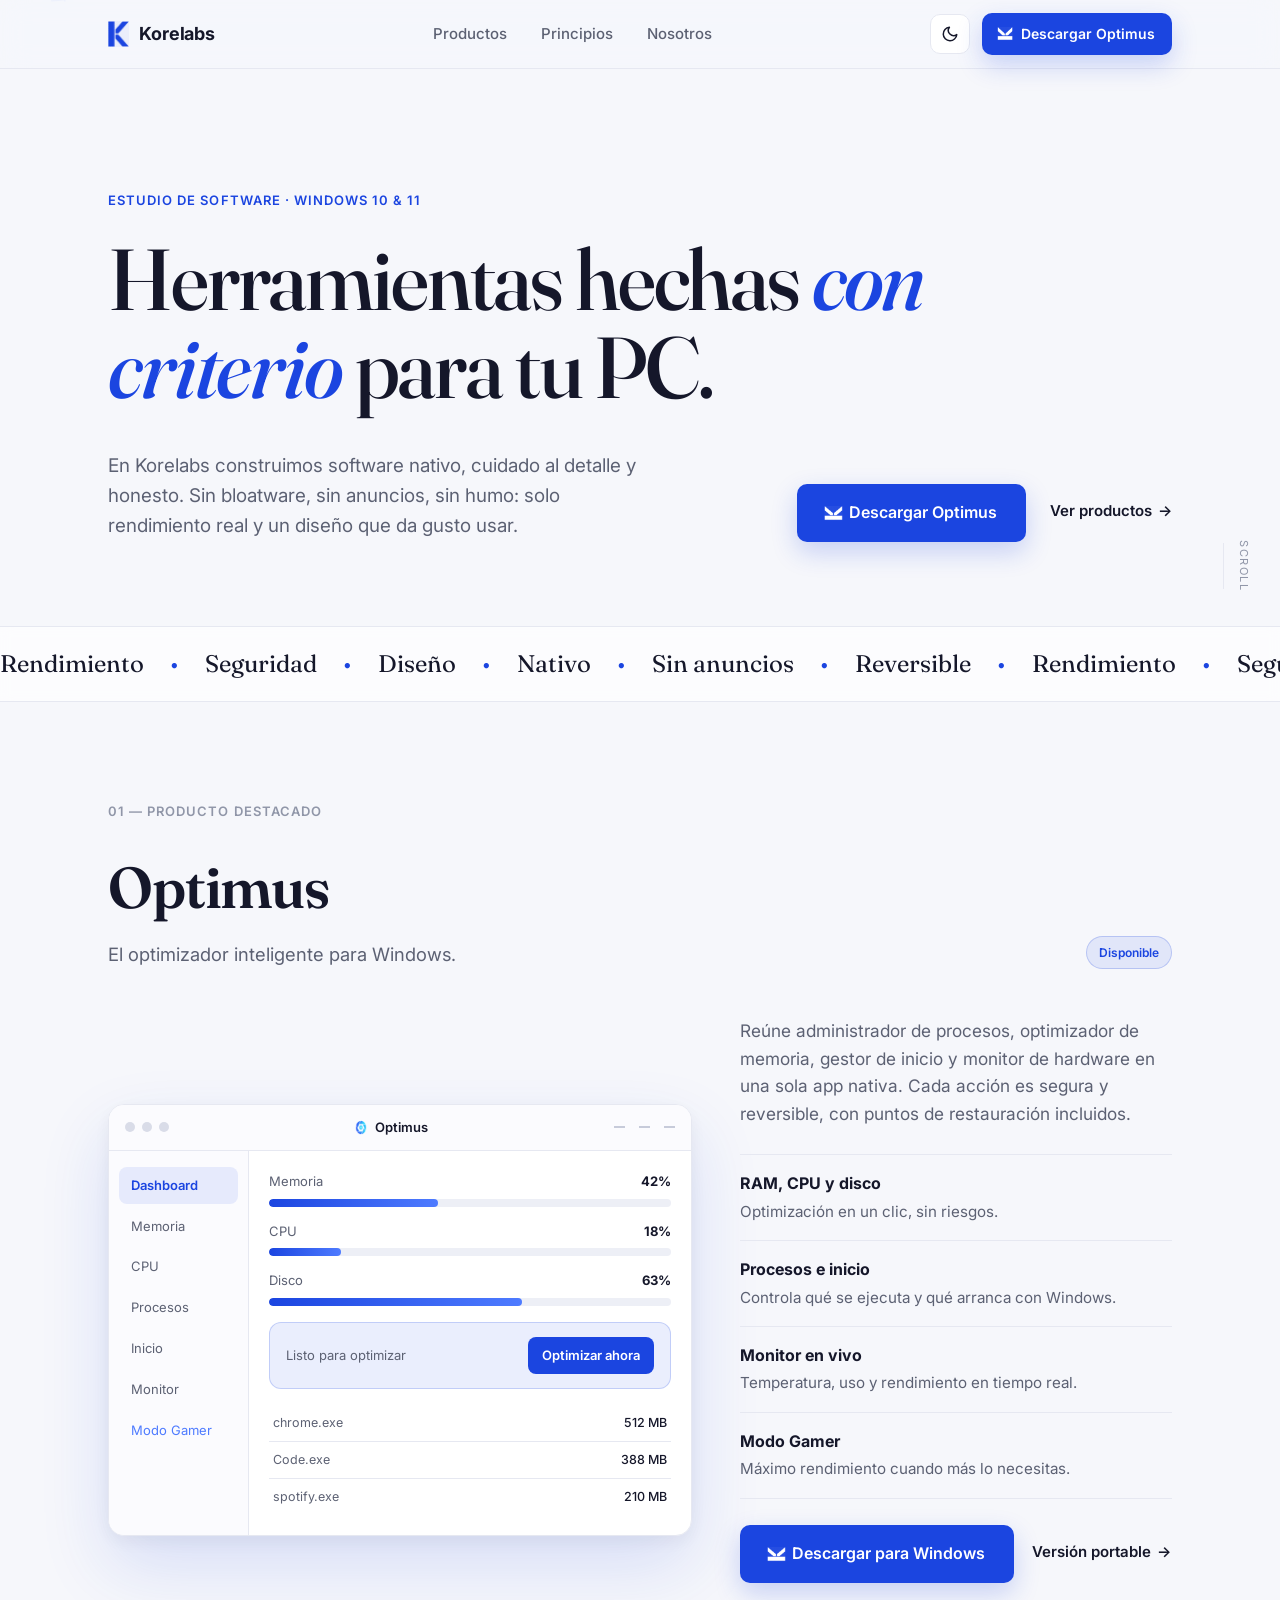
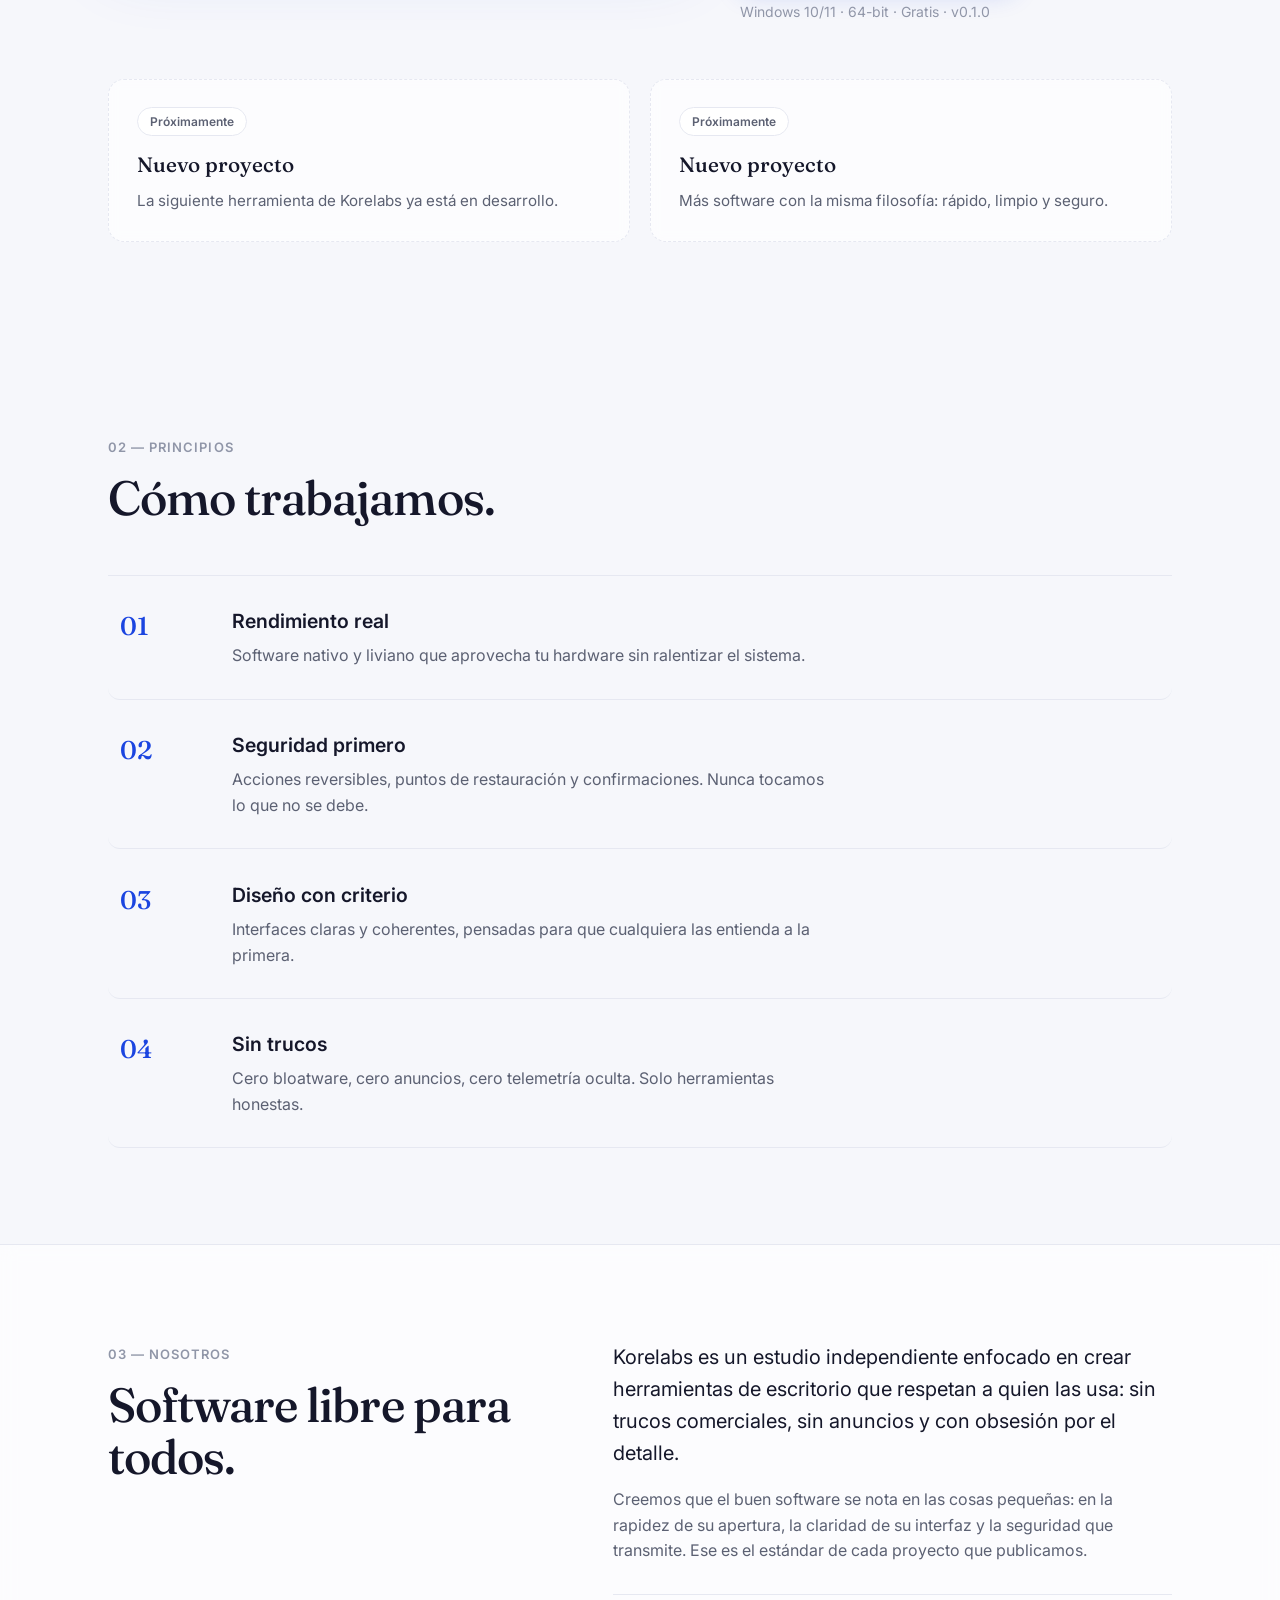
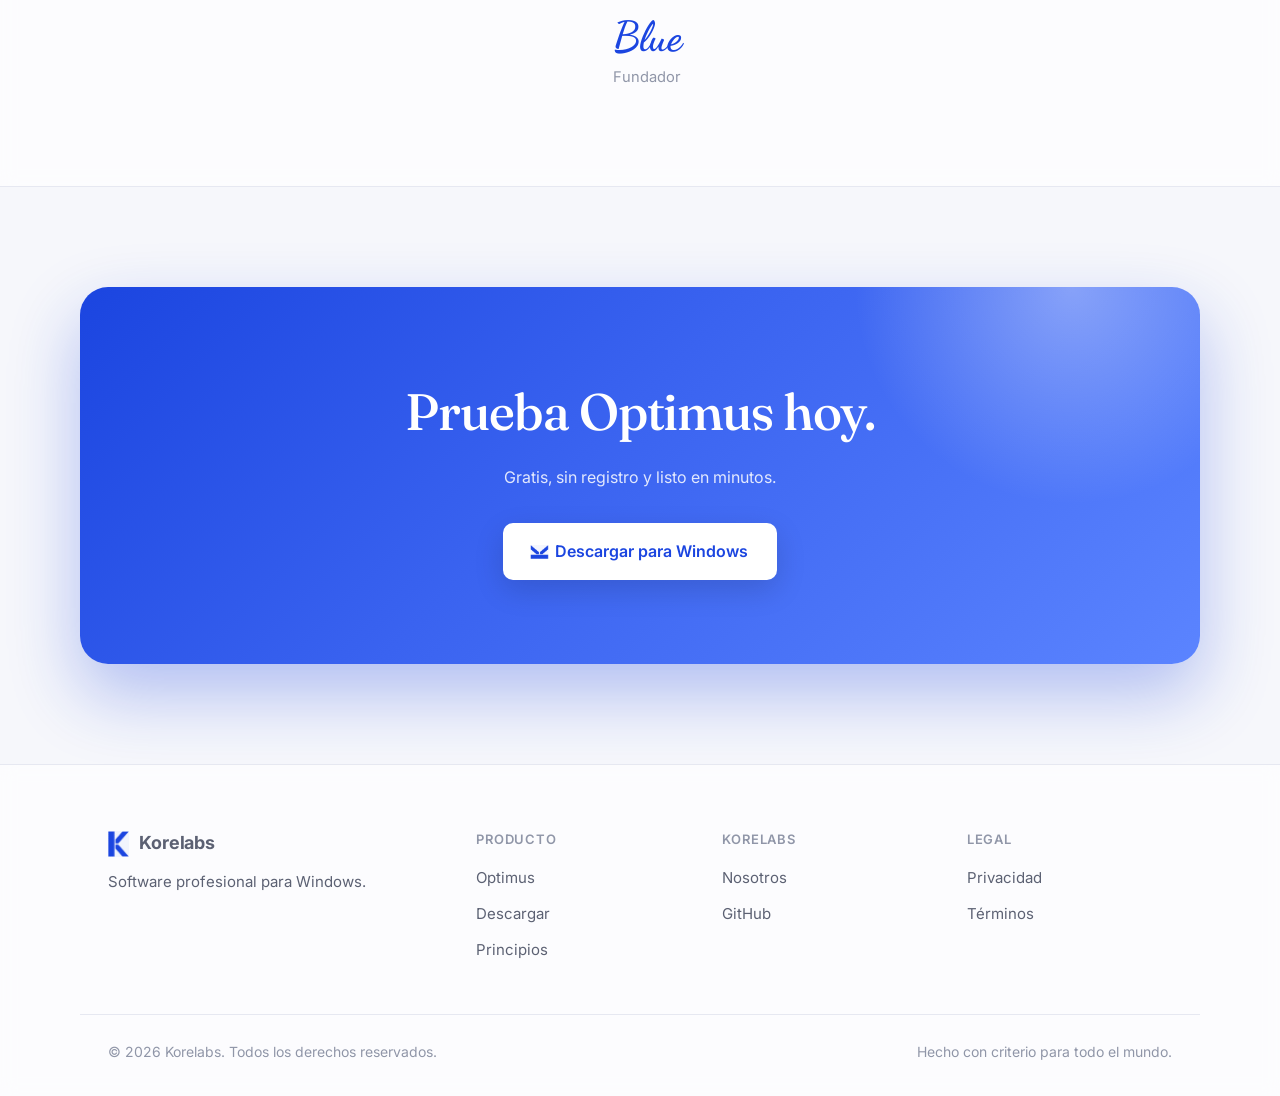
==== index.html @ a26e9ee6 "Nuevo logo de Optimus en la maqueta (familia visual Korelabs) Co-authored-by: Cursor <cursoragent@cu" ====
<!DOCTYPE html>
<html lang="es">
<head>
  <meta charset="UTF-8" />
  <meta name="viewport" content="width=device-width, initial-scale=1.0" />

  <script>
    (function () {
      try {
        var t = localStorage.getItem("theme") ||
          (window.matchMedia("(prefers-color-scheme: dark)").matches ? "dark" : "light");
        document.documentElement.setAttribute("data-theme", t);
      } catch (e) {}
    })();
  </script>

  <title>Korelabs — Software profesional para Windows</title>
  <meta name="description" content="Korelabs crea software profesional, moderno y seguro para Windows. Descarga Optimus, el optimizador inteligente para Windows 10 y 11. Rápido, limpio y gratuito." />
  <meta name="keywords" content="Korelabs, Optimus, optimizador Windows, software Windows, optimizar PC, limpiar Windows, descargar programas Windows" />
  <meta name="author" content="Korelabs" />
  <meta name="robots" content="index, follow" />
  <link rel="canonical" href="https://alexkore.com/" />

  <meta property="og:type" content="website" />
  <meta property="og:site_name" content="Korelabs" />
  <meta property="og:title" content="Korelabs — Software profesional para Windows" />
  <meta property="og:description" content="Descarga Optimus, el optimizador inteligente para Windows 10 y 11. Software moderno, seguro y gratuito por Korelabs." />
  <meta property="og:url" content="https://alexkore.com/" />
  <meta property="og:image" content="https://alexkore.com/assets/img/korelabs-logo.png" />
  <meta name="twitter:card" content="summary_large_image" />
  <meta name="twitter:title" content="Korelabs — Software profesional para Windows" />
  <meta name="twitter:description" content="Descarga Optimus, el optimizador inteligente para Windows 10 y 11." />
  <meta name="twitter:image" content="https://alexkore.com/assets/img/korelabs-logo.png" />

  <meta name="theme-color" content="#FBFAF8" />
  <link rel="icon" type="image/png" href="/favicon.png" />
  <link rel="apple-touch-icon" href="/assets/img/korelabs-logo.png" />

  <link rel="preconnect" href="https://fonts.googleapis.com" />
  <link rel="preconnect" href="https://fonts.gstatic.com" crossorigin />
  <link href="https://fonts.googleapis.com/css2?family=Dancing+Script:wght@600;700&family=Fraunces:opsz,wght@9..144,400;9..144,500;9..144,600;9..144,700&family=Inter:wght@400;500;600;700&display=swap" rel="stylesheet" />
  <link rel="stylesheet" href="/assets/css/styles.css" />

  <script type="application/ld+json">
  {
    "@context": "https://schema.org",
    "@type": "Organization",
    "name": "Korelabs",
    "url": "https://alexkore.com",
    "logo": "https://alexkore.com/assets/img/korelabs-logo.png",
    "description": "Korelabs desarrolla software profesional, moderno y seguro para Windows."
  }
  </script>
  <script type="application/ld+json">
  {
    "@context": "https://schema.org",
    "@type": "SoftwareApplication",
    "name": "Optimus",
    "applicationCategory": "UtilitiesApplication",
    "operatingSystem": "Windows 10, Windows 11",
    "offers": { "@type": "Offer", "price": "0", "priceCurrency": "USD" },
    "publisher": { "@type": "Organization", "name": "Korelabs" }
  }
  </script>
</head>
<body>
  <!-- Fondo animado tipo matrix (azul neón) -->
  <canvas id="matrix" class="matrix" aria-hidden="true"></canvas>
  <!-- Velo para legibilidad del texto sobre el fondo -->
  <div class="veil" aria-hidden="true"></div>

  <!-- NAV -->
  <header class="nav" id="top">
    <div class="container nav__inner">
      <a class="brand" href="#top" aria-label="Korelabs inicio">
        <img class="brand__logo" src="/assets/img/korelabs-logo.png" alt="Logo de Korelabs" width="25" height="30" />
        <span class="brand__name">Korelabs</span>
      </a>
      <nav class="nav__links" aria-label="Navegación principal">
        <a href="#productos">Productos</a>
        <a href="#principios">Principios</a>
        <a href="#nosotros">Nosotros</a>
      </nav>
      <div class="nav__actions">
        <button class="theme-toggle" id="themeToggle" type="button" aria-label="Cambiar tema" title="Cambiar tema">
          <svg class="icon-moon" viewBox="0 0 24 24" fill="none" stroke="currentColor" stroke-width="2" stroke-linecap="round" stroke-linejoin="round" aria-hidden="true"><path d="M21 12.79A9 9 0 1 1 11.21 3 7 7 0 0 0 21 12.79z"></path></svg>
          <svg class="icon-sun" viewBox="0 0 24 24" fill="none" stroke="currentColor" stroke-width="2" stroke-linecap="round" stroke-linejoin="round" aria-hidden="true"><circle cx="12" cy="12" r="4"></circle><path d="M12 2v2M12 20v2M4.93 4.93l1.41 1.41M17.66 17.66l1.41 1.41M2 12h2M20 12h2M6.34 17.66l-1.41 1.41M19.07 4.93l-1.41 1.41"></path></svg>
        </button>
        <a class="btn btn--primary btn--sm" href="#descargas"><img class="btn__k" src="/assets/img/korelabs-logo.png" alt="" aria-hidden="true" width="13" height="16" />Descargar Optimus</a>
      </div>
    </div>
  </header>

  <main>
    <!-- HERO -->
    <section class="hero">
      <div class="container">
        <p class="eyebrow" data-reveal>Estudio de software · Windows 10 &amp; 11</p>
        <h1 class="hero__title" data-reveal>
          Herramientas hechas
          <span class="hero__accent">con criterio</span>
          para tu PC.
        </h1>
        <div class="hero__row">
          <p class="hero__sub" data-reveal>
            En Korelabs construimos software nativo, cuidado al detalle y honesto.
            Sin bloatware, sin anuncios, sin humo: solo rendimiento real y un diseño
            que da gusto usar.
          </p>
          <div class="hero__cta" data-reveal>
            <a class="btn btn--primary btn--lg" href="#descargas"><img class="btn__k" src="/assets/img/korelabs-logo.png" alt="" aria-hidden="true" width="15" height="18" />Descargar Optimus</a>
            <a class="link-arrow" href="#productos">Ver productos</a>
          </div>
        </div>
      </div>
      <a class="scroll-cue" href="#productos" aria-label="Desplázate">
        <span>Scroll</span>
        <span class="scroll-cue__line"></span>
      </a>
    </section>

    <!-- MARQUEE -->
    <div class="marquee" aria-hidden="true">
      <div class="marquee__track">
        <span>Rendimiento</span><span class="dot">•</span>
        <span>Seguridad</span><span class="dot">•</span>
        <span>Diseño</span><span class="dot">•</span>
        <span>Nativo</span><span class="dot">•</span>
        <span>Sin anuncios</span><span class="dot">•</span>
        <span>Reversible</span><span class="dot">•</span>
        <span>Rendimiento</span><span class="dot">•</span>
        <span>Seguridad</span><span class="dot">•</span>
        <span>Diseño</span><span class="dot">•</span>
        <span>Nativo</span><span class="dot">•</span>
        <span>Sin anuncios</span><span class="dot">•</span>
        <span>Reversible</span><span class="dot">•</span>
      </div>
    </div>

    <!-- SHOWCASE OPTIMUS (oscuro) -->
    <section class="showcase" id="productos">
      <div class="container">
        <div class="showcase__head">
          <div>
            <span class="kicker kicker--light" data-reveal>01 — Producto destacado</span>
            <h2 class="showcase__title" data-reveal>Optimus</h2>
            <p class="showcase__lead" data-reveal>El optimizador inteligente para Windows.</p>
          </div>
          <span class="pill pill--live" data-reveal>Disponible</span>
        </div>

        <div class="showcase__grid">
          <!-- Maqueta de la app -->
          <div class="app" data-reveal id="descargas">
            <div class="app__bar">
              <span class="app__dots"><i></i><i></i><i></i></span>
              <span class="app__name">
                <img src="/assets/img/optimus-logo.png" alt="" aria-hidden="true" class="app__logo" />
                Optimus
              </span>
              <span class="app__win"><i></i><i></i><i></i></span>
            </div>
            <div class="app__body">
              <aside class="app__side">
                <span class="app__navitem is-active">Dashboard</span>
                <span class="app__navitem">Memoria</span>
                <span class="app__navitem">CPU</span>
                <span class="app__navitem">Procesos</span>
                <span class="app__navitem">Inicio</span>
                <span class="app__navitem">Monitor</span>
                <span class="app__navitem app__navitem--accent">Modo Gamer</span>
              </aside>
              <div class="app__main">
                <div class="app__stats">
                  <div class="stat">
                    <div class="stat__top"><span>Memoria</span><b>42%</b></div>
                    <div class="bar"><span style="width:42%"></span></div>
                  </div>
                  <div class="stat">
                    <div class="stat__top"><span>CPU</span><b>18%</b></div>
                    <div class="bar"><span style="width:18%"></span></div>
                  </div>
                  <div class="stat">
                    <div class="stat__top"><span>Disco</span><b>63%</b></div>
                    <div class="bar"><span style="width:63%"></span></div>
                  </div>
                </div>
                <div class="app__cta">
                  <span class="app__cta-label">Listo para optimizar</span>
                  <span class="app__cta-btn">Optimizar ahora</span>
                </div>
                <ul class="app__list">
                  <li><span>chrome.exe</span><b>512 MB</b></li>
                  <li><span>Code.exe</span><b>388 MB</b></li>
                  <li><span>spotify.exe</span><b>210 MB</b></li>
                </ul>
              </div>
            </div>
          </div>

          <!-- Descripción -->
          <div class="showcase__info">
            <p class="showcase__text" data-reveal>
              Reúne administrador de procesos, optimizador de memoria, gestor de
              inicio y monitor de hardware en una sola app nativa. Cada acción es
              segura y reversible, con puntos de restauración incluidos.
            </p>
            <ul class="feature-list" data-reveal>
              <li><b>RAM, CPU y disco</b><span>Optimización en un clic, sin riesgos.</span></li>
              <li><b>Procesos e inicio</b><span>Controla qué se ejecuta y qué arranca con Windows.</span></li>
              <li><b>Monitor en vivo</b><span>Temperatura, uso y rendimiento en tiempo real.</span></li>
              <li><b>Modo Gamer</b><span>Máximo rendimiento cuando más lo necesitas.</span></li>
            </ul>
            <div class="showcase__actions" data-reveal>
              <a class="btn btn--primary btn--lg" href="https://github.com/Korelabs88/optimus-releases/releases/download/v0.1.0/OPTIMUS-0.1.0-Setup.exe" rel="noopener" data-download="optimus-installer"><img class="btn__k" src="/assets/img/korelabs-logo.png" alt="" aria-hidden="true" width="15" height="18" />Descargar para Windows</a>
              <a class="link-arrow" href="https://github.com/Korelabs88/optimus-releases/releases/download/v0.1.0/OPTIMUS-0.1.0-Portable.exe" rel="noopener" data-download="optimus-portable">Versión portable</a>
              <span class="showcase__meta">Windows 10/11 · 64-bit · Gratis · v0.1.0</span>
            </div>
          </div>
        </div>

        <!-- Próximos -->
        <div class="soon-grid">
          <article class="soon" data-reveal>
            <span class="pill">Próximamente</span>
            <h3 class="soon__title">Nuevo proyecto</h3>
            <p class="soon__text">La siguiente herramienta de Korelabs ya está en desarrollo.</p>
          </article>
          <article class="soon" data-reveal>
            <span class="pill">Próximamente</span>
            <h3 class="soon__title">Nuevo proyecto</h3>
            <p class="soon__text">Más software con la misma filosofía: rápido, limpio y seguro.</p>
          </article>
        </div>
      </div>
    </section>

    <!-- PRINCIPIOS -->
    <section class="section" id="principios">
      <div class="container">
        <div class="section__head">
          <span class="kicker" data-reveal>02 — Principios</span>
          <h2 class="section__title" data-reveal>Cómo trabajamos.</h2>
        </div>

        <ol class="principles">
          <li class="principle" data-reveal>
            <span class="principle__num">01</span>
            <div class="principle__body">
              <h3>Rendimiento real</h3>
              <p>Software nativo y liviano que aprovecha tu hardware sin ralentizar el sistema.</p>
            </div>
          </li>
          <li class="principle" data-reveal>
            <span class="principle__num">02</span>
            <div class="principle__body">
              <h3>Seguridad primero</h3>
              <p>Acciones reversibles, puntos de restauración y confirmaciones. Nunca tocamos lo que no se debe.</p>
            </div>
          </li>
          <li class="principle" data-reveal>
            <span class="principle__num">03</span>
            <div class="principle__body">
              <h3>Diseño con criterio</h3>
              <p>Interfaces claras y coherentes, pensadas para que cualquiera las entienda a la primera.</p>
            </div>
          </li>
          <li class="principle" data-reveal>
            <span class="principle__num">04</span>
            <div class="principle__body">
              <h3>Sin trucos</h3>
              <p>Cero bloatware, cero anuncios, cero telemetría oculta. Solo herramientas honestas.</p>
            </div>
          </li>
        </ol>
      </div>
    </section>

    <!-- NOSOTROS -->
    <section class="section section--about" id="nosotros">
      <div class="container about">
        <div class="about__left">
          <span class="kicker" data-reveal>03 — Nosotros</span>
          <h2 class="about__title" data-reveal>Software libre para todos.</h2>
        </div>
        <div class="about__right" data-reveal>
          <p class="about__lead">
            Korelabs es un estudio independiente enfocado en crear herramientas de
            escritorio que respetan a quien las usa: sin trucos comerciales, sin
            anuncios y con obsesión por el detalle.
          </p>
          <p class="about__text">
            Creemos que el buen software se nota en las cosas pequeñas: en la rapidez
            de su apertura, la claridad de su interfaz y la seguridad que transmite.
            Ese es el estándar de cada proyecto que publicamos.
          </p>
          <div class="about__signature">
            <span class="about__name">Blue</span>
            <span class="about__role">Fundador</span>
          </div>
        </div>
      </div>
    </section>

    <!-- CTA -->
    <section class="cta">
      <div class="container cta__inner" data-reveal>
        <h2 class="cta__title">Prueba Optimus hoy.</h2>
        <p class="cta__text">Gratis, sin registro y listo en minutos.</p>
        <a class="btn btn--primary btn--lg" href="#descargas"><img class="btn__k" src="/assets/img/korelabs-logo.png" alt="" aria-hidden="true" width="15" height="18" />Descargar para Windows</a>
      </div>
    </section>
  </main>

  <!-- FOOTER -->
  <footer class="footer">
    <div class="container footer__grid">
      <div class="footer__col footer__col--brand">
        <a class="brand" href="#top">
          <img class="brand__logo" src="/assets/img/korelabs-logo.png" alt="Korelabs" width="23" height="28" />
          <span class="brand__name">Korelabs</span>
        </a>
        <p class="footer__tag">Software profesional para Windows.</p>
      </div>
      <div class="footer__col">
        <h4>Producto</h4>
        <a href="#productos">Optimus</a>
        <a href="#descargas">Descargar</a>
        <a href="#principios">Principios</a>
      </div>
      <div class="footer__col">
        <h4>Korelabs</h4>
        <a href="#nosotros">Nosotros</a>
        <a href="https://github.com/Korelabs88" rel="noopener">GitHub</a>
      </div>
      <div class="footer__col">
        <h4>Legal</h4>
        <a href="#top">Privacidad</a>
        <a href="#top">Términos</a>
      </div>
    </div>
    <div class="container footer__bottom">
      <p>© <span id="year"></span> Korelabs. Todos los derechos reservados.</p>
      <p>Hecho con criterio para todo el mundo.</p>
    </div>
  </footer>

  <script src="/assets/js/main.js" defer></script>
</body>
</html>
---- assets/css/styles.css ----
/* ==========================================================================
   Korelabs — Landing v3
   Dirección: paleta cohesiva de UN solo color (familia cobalto) sobre base
   clara, con "aurora" de luces difusas animadas por detrás. Sin bloques
   negros: todo respira en el mismo tono, con profundidad por la luz.
   ========================================================================== */

:root {
  --bg: #F6F7FB;          /* casi blanco, ligero tinte frío para unificar con el cobalto */
  --surface: #FFFFFF;
  --glass: rgba(255, 255, 255, 0.66);
  --ink: #15172A;         /* azul-noche suave, evita el negro puro */
  --muted: #5C6173;
  --muted-2: #9096A8;
  --line: #E6E8F1;

  --accent: #1B45E0;
  --accent-2: #4E7BFF;
  --accent-3: #86A9FF;
  --accent-hover: #1638BC;
  --accent-soft: rgba(27, 69, 224, 0.09);
  --on-accent: #FFFFFF;

  --nav-bg: rgba(246, 247, 251, 0.72);
  --app-bg: #FFFFFF;
  --app-bar: #FBFBFE;
  --app-side: #FBFBFE;
  --app-track: #EDEFF6;
  --app-dot: #D9DCE8;
  --app-win: #C7CBDA;

  --maxw: 1120px;
  --radius: 16px;
  --ease: cubic-bezier(0.22, 0.7, 0.2, 1);
}

/* ===================== Modo oscuro ===================== */
:root[data-theme="dark"] {
  --bg: #0B0D15;
  --surface: #141726;
  --glass: rgba(22, 26, 42, 0.55);
  --ink: #ECEEF5;
  --muted: #9CA2B4;
  --muted-2: #6C7284;
  --line: rgba(255, 255, 255, 0.10);

  --accent: #5B7BFF;
  --accent-2: #7C97FF;
  --accent-3: #3A5CE0;
  --accent-hover: #6E88FF;
  --accent-soft: rgba(91, 123, 255, 0.14);

  --nav-bg: rgba(11, 13, 21, 0.72);
  --app-bg: #141726;
  --app-bar: #191D2E;
  --app-side: #10131F;
  --app-track: rgba(255, 255, 255, 0.09);
  --app-dot: rgba(255, 255, 255, 0.18);
  --app-win: rgba(255, 255, 255, 0.30);

  color-scheme: dark;
}
/* CTA atenuado en modo oscuro (no choca con el fondo) */
:root[data-theme="dark"] .cta__inner {
  background: linear-gradient(135deg, #161B33 0%, #202A54 100%);
  border: 1px solid rgba(255, 255, 255, 0.08);
  box-shadow: 0 30px 70px rgba(0, 0, 0, 0.5);
}
:root[data-theme="dark"] .cta__inner::before {
  opacity: 0.22;
  background: radial-gradient(circle, rgba(91, 123, 255, 0.55), transparent 60%);
}
:root[data-theme="dark"] .cta__text { color: rgba(255, 255, 255, 0.72); }
:root[data-theme="dark"] .cta .btn--primary { background: var(--accent); color: #fff; box-shadow: 0 10px 30px rgba(91, 123, 255, 0.3); }
:root[data-theme="dark"] .cta .btn--primary:hover { background: var(--accent-hover); }
:root[data-theme="dark"] .cta .btn--primary .btn__k { filter: brightness(0) invert(1); }

* { box-sizing: border-box; margin: 0; padding: 0; }
html { scroll-behavior: smooth; }

body {
  font-family: 'Inter', system-ui, -apple-system, 'Segoe UI', sans-serif;
  background: var(--bg);
  color: var(--ink);
  line-height: 1.6;
  -webkit-font-smoothing: antialiased;
  text-rendering: optimizeLegibility;
  overflow-x: hidden;
}

.container { width: 100%; max-width: var(--maxw); margin: 0 auto; padding: 0 28px; }
a { color: inherit; text-decoration: none; }

/* ===================== Aurora: luces difusas animadas ===================== */
.matrix { position: fixed; inset: 0; z-index: 0; pointer-events: none; }
/* Velo translúcido que suaviza el fondo para poder leer el texto */
.veil { position: fixed; inset: 0; z-index: 0; pointer-events: none; background: rgba(246, 247, 251, 0.5); }
:root[data-theme="dark"] .veil { background: rgba(11, 13, 21, 0.55); }
/* El contenido va por encima del fondo animado */
main, .footer { position: relative; z-index: 1; }
@keyframes drift2 { from { transform: translate(0,0) scale(1.05); } to { transform: translate(-22vmax, 18vmax) scale(0.85); } }

/* ===================== Reveal on scroll ===================== */
[data-reveal] {
  opacity: 0;
  transform: translateY(18px);
  transition: opacity 0.7s var(--ease) var(--d, 0ms), transform 0.7s var(--ease) var(--d, 0ms);
  will-change: opacity, transform;
}
[data-reveal].is-in { opacity: 1; transform: none; }

/* ===================== Botones ===================== */
.btn {
  display: inline-flex; align-items: center; justify-content: center; gap: 9px;
  font-weight: 600; font-size: 15px; padding: 12px 22px;
  border-radius: 10px; border: 1px solid transparent; cursor: pointer;
  transition: background 0.18s ease, color 0.18s ease, transform 0.05s ease, box-shadow 0.25s var(--ease);
}
.btn:active { transform: translateY(1px); }
.btn--sm { padding: 9px 16px; font-size: 14px; }
.btn--lg { padding: 15px 28px; font-size: 16px; }
.btn--primary { background: var(--accent); color: var(--on-accent); box-shadow: 0 10px 26px rgba(27, 69, 224, 0.22); }
.btn--primary:hover { background: var(--accent-hover); box-shadow: 0 16px 36px rgba(27, 69, 224, 0.3); }

.btn__k {
  display: block; height: 1.1em; width: auto; aspect-ratio: 698 / 849;
  transform: rotate(-90deg); transition: transform 0.25s var(--ease);
}
.btn--primary .btn__k { filter: brightness(0) invert(1); }
.btn:hover .btn__k { transform: rotate(-90deg) translateX(2px); }
.cta .btn--primary .btn__k { filter: none; }

.link-arrow { position: relative; font-weight: 600; font-size: 15px; color: var(--ink); padding-bottom: 3px; }
.link-arrow::after { content: "→"; display: inline-block; margin-left: 6px; transition: transform 0.25s var(--ease); }
.link-arrow:hover { color: var(--accent); }
.link-arrow:hover::after { transform: translateX(4px); }

/* ===================== Kickers ===================== */
.eyebrow, .kicker {
  display: inline-block; font-size: 13px; font-weight: 600;
  letter-spacing: 0.08em; text-transform: uppercase;
}
.eyebrow { color: var(--accent); margin-bottom: 24px; }
.kicker, .kicker--light { color: var(--muted-2); margin-bottom: 14px; }

/* ===================== Nav ===================== */
.nav {
  position: sticky; top: 0; z-index: 50;
  background: var(--nav-bg);
  backdrop-filter: saturate(180%) blur(14px);
  border-bottom: 1px solid var(--line);
}
.nav__actions { display: flex; align-items: center; gap: 12px; }
.theme-toggle {
  display: inline-flex; align-items: center; justify-content: center;
  width: 40px; height: 40px; border-radius: 10px;
  border: 1px solid var(--line); background: var(--surface); color: var(--ink);
  cursor: pointer; transition: color 0.2s ease, border-color 0.2s ease, transform 0.15s var(--ease);
}
.theme-toggle:hover { color: var(--accent); border-color: var(--accent); transform: translateY(-1px); }
.theme-toggle svg { width: 18px; height: 18px; }
.icon-sun { display: none; }
:root[data-theme="dark"] .icon-sun { display: block; }
:root[data-theme="dark"] .icon-moon { display: none; }
.nav__inner { display: flex; align-items: center; justify-content: space-between; height: 68px; }
.brand { display: flex; align-items: center; gap: 10px; }
.brand__logo { display: block; height: 26px; width: auto; aspect-ratio: 698 / 849; }
.brand__name { font-weight: 700; font-size: 18px; letter-spacing: -0.2px; }
.nav__links { display: flex; gap: 34px; }
.nav__links a { position: relative; color: var(--muted); font-size: 15px; font-weight: 500; transition: color 0.2s ease; }
.nav__links a::after { content: ""; position: absolute; left: 0; bottom: -6px; height: 2px; width: 0; background: var(--accent); transition: width 0.25s var(--ease); }
.nav__links a:hover { color: var(--ink); }
.nav__links a:hover::after { width: 100%; }

/* ===================== Hero ===================== */
.hero { position: relative; padding: 118px 0 84px; }
.hero__title {
  font-family: 'Fraunces', Georgia, serif; font-weight: 500;
  font-size: clamp(2.7rem, 7.5vw, 5.4rem); line-height: 1.02;
  letter-spacing: -0.025em; max-width: 16ch;
}
.hero__accent { color: var(--accent); font-style: italic; }
.hero__row { margin-top: 40px; display: flex; justify-content: space-between; align-items: flex-end; gap: 40px; flex-wrap: wrap; }
.hero__sub { max-width: 46ch; color: var(--muted); font-size: clamp(1.02rem, 2vw, 1.18rem); }
.hero__cta { display: flex; align-items: center; gap: 24px; }

.scroll-cue {
  position: absolute; right: 28px; bottom: 34px;
  display: flex; flex-direction: column; align-items: center; gap: 10px;
  color: var(--muted-2); font-size: 11px; letter-spacing: 0.14em; text-transform: uppercase;
  writing-mode: vertical-rl;
}
.scroll-cue__line { width: 1px; height: 46px; background: var(--line); position: relative; overflow: hidden; }
.scroll-cue__line::after { content: ""; position: absolute; top: -50%; left: 0; width: 100%; height: 50%; background: var(--accent); animation: cue 1.8s var(--ease) infinite; }
@keyframes cue { 0% { top: -50%; } 100% { top: 100%; } }

/* ===================== Marquee ===================== */
.marquee { border-top: 1px solid var(--line); border-bottom: 1px solid var(--line); overflow: hidden; padding: 18px 0; background: var(--glass); backdrop-filter: blur(6px); }
.marquee__track { display: inline-flex; align-items: center; gap: 26px; white-space: nowrap; animation: marquee 30s linear infinite; font-family: 'Fraunces', Georgia, serif; font-size: 1.5rem; color: var(--ink); }
.marquee__track .dot { color: var(--accent); }
@keyframes marquee { from { transform: translateX(0); } to { transform: translateX(-50%); } }

/* ===================== Showcase (claro, sobre la aurora) ===================== */
.showcase { padding: 96px 0; position: relative; }
.showcase__head { display: flex; align-items: flex-end; justify-content: space-between; gap: 20px; flex-wrap: wrap; margin-bottom: 48px; }
.showcase__title { font-family: 'Fraunces', Georgia, serif; font-weight: 600; font-size: clamp(2.4rem, 6vw, 3.6rem); letter-spacing: -0.02em; margin-top: 6px; }
.showcase__lead { color: var(--muted); font-size: 1.15rem; margin-top: 6px; }
.showcase__grid { display: grid; grid-template-columns: 1.15fr 0.85fr; gap: 48px; align-items: center; }

/* App mock (tema claro) */
.app {
  border-radius: 16px;
  background: var(--app-bg);
  border: 1px solid var(--line);
  box-shadow: 0 30px 70px rgba(27, 69, 224, 0.14), 0 6px 20px rgba(21, 23, 42, 0.06);
  overflow: hidden;
}
.app__bar { display: flex; align-items: center; justify-content: space-between; padding: 12px 16px; border-bottom: 1px solid var(--line); background: var(--app-bar); }
.app__dots { display: flex; gap: 7px; }
.app__dots i { width: 10px; height: 10px; border-radius: 50%; background: var(--app-dot); }
.app__name { display: flex; align-items: center; gap: 8px; font-size: 13px; font-weight: 600; color: var(--ink); }
.app__logo { height: 15px; width: auto; aspect-ratio: 698 / 849; }
.app__win { display: flex; gap: 14px; }
.app__win i { width: 11px; height: 2px; background: var(--app-win); }

.app__body { display: grid; grid-template-columns: 140px 1fr; min-height: 300px; }
.app__side { padding: 16px 10px; border-right: 1px solid var(--line); display: flex; flex-direction: column; gap: 4px; background: var(--app-side); }
.app__navitem { font-size: 13px; color: var(--muted); padding: 8px 12px; border-radius: 8px; transition: background 0.2s ease, color 0.2s ease; }
.app__navitem.is-active { background: var(--accent-soft); color: var(--accent); font-weight: 600; }
.app__navitem--accent { color: var(--accent-2); }

.app__main { padding: 20px; display: flex; flex-direction: column; gap: 16px; }
.app__stats { display: flex; flex-direction: column; gap: 14px; }
.stat__top { display: flex; justify-content: space-between; font-size: 13px; color: var(--muted); margin-bottom: 7px; }
.stat__top b { color: var(--ink); }
.bar { height: 8px; border-radius: 999px; background: var(--app-track); overflow: hidden; }
.bar span { display: block; height: 100%; border-radius: 999px; background: linear-gradient(90deg, var(--accent), var(--accent-2)); }

.app__cta { display: flex; align-items: center; justify-content: space-between; padding: 14px 16px; border-radius: 12px; background: var(--accent-soft); border: 1px solid rgba(27, 69, 224, 0.2); }
.app__cta-label { font-size: 13px; color: var(--muted); }
.app__cta-btn { font-size: 13px; font-weight: 600; background: var(--accent); color: #fff; padding: 8px 14px; border-radius: 8px; }

.app__list { list-style: none; display: flex; flex-direction: column; }
.app__list li { display: flex; justify-content: space-between; font-size: 12.5px; color: var(--muted); padding: 8px 4px; border-bottom: 1px solid var(--line); }
.app__list li:last-child { border-bottom: 0; }
.app__list li b { color: var(--ink); font-weight: 500; }

/* Showcase info */
.showcase__text { color: var(--muted); font-size: 1.08rem; }
.feature-list { list-style: none; margin: 26px 0; display: flex; flex-direction: column; }
.feature-list li { padding: 16px 0; border-top: 1px solid var(--line); display: flex; flex-direction: column; gap: 3px; }
.feature-list li:last-child { border-bottom: 1px solid var(--line); }
.feature-list b { font-size: 1rem; color: var(--ink); }
.feature-list span { color: var(--muted); font-size: 0.95rem; }
.showcase__actions { display: flex; align-items: center; gap: 18px; flex-wrap: wrap; margin-top: 26px; }
.showcase__meta { color: var(--muted-2); font-size: 14px; }

.pill { font-size: 12px; font-weight: 600; padding: 6px 12px; border-radius: 999px; background: var(--surface); color: var(--muted); border: 1px solid var(--line); }
.pill--live { background: var(--accent-soft); color: var(--accent); border-color: rgba(27, 69, 224, 0.22); }

/* Próximos */
.soon-grid { margin-top: 56px; display: grid; grid-template-columns: repeat(2, 1fr); gap: 20px; }
.soon { padding: 28px; border: 1px dashed var(--line); border-radius: var(--radius); background: var(--glass); backdrop-filter: blur(6px); transition: border-color 0.25s ease, transform 0.25s var(--ease); }
.soon:hover { transform: translateY(-3px); border-color: var(--accent-3); }
.soon__title { font-family: 'Fraunces', Georgia, serif; font-weight: 500; font-size: 1.3rem; margin-top: 14px; color: var(--ink); }
.soon__text { color: var(--muted); margin-top: 8px; font-size: 0.95rem; }

/* ===================== Secciones ===================== */
.section { padding: 96px 0; position: relative; }
.section__head { margin-bottom: 52px; }
.section__title { font-family: 'Fraunces', Georgia, serif; font-weight: 500; font-size: clamp(1.9rem, 4.5vw, 3rem); line-height: 1.08; letter-spacing: -0.02em; }

/* Principios */
.principles { list-style: none; border-top: 1px solid var(--line); }
.principle { display: grid; grid-template-columns: 88px 1fr; gap: 24px; align-items: start; padding: 30px 12px; border-bottom: 1px solid var(--line); transition: background 0.25s ease, padding-left 0.25s var(--ease); border-radius: 12px; }
.principle:hover { background: var(--glass); padding-left: 22px; }
.principle__num { font-family: 'Fraunces', Georgia, serif; font-size: 1.6rem; color: var(--accent); font-weight: 500; }
.principle h3 { font-size: 1.22rem; font-weight: 600; }
.principle p { color: var(--muted); margin-top: 6px; max-width: 60ch; }

/* Nosotros */
.section--about { background: var(--glass); backdrop-filter: blur(8px); border-top: 1px solid var(--line); border-bottom: 1px solid var(--line); }
.about { display: grid; grid-template-columns: 0.9fr 1.1fr; gap: 48px; }
.about__title { font-family: 'Fraunces', Georgia, serif; font-weight: 500; font-size: clamp(1.9rem, 4.5vw, 3rem); line-height: 1.08; letter-spacing: -0.02em; }
.about__lead { font-size: 1.25rem; color: var(--ink); }
.about__text { color: var(--muted); margin-top: 18px; }
.about__signature { margin-top: 30px; padding-top: 22px; border-top: 1px solid var(--line); display: flex; flex-direction: column; align-items: flex-start; }
.about__name { font-family: 'Dancing Script', cursive; font-size: 2.6rem; font-weight: 700; line-height: 1; color: var(--accent); }
.about__role { color: var(--muted-2); font-size: 0.92rem; margin-top: 8px; }

/* ===================== CTA (degradado del mismo color) ===================== */
.cta { padding: 100px 0; }
.cta__inner {
  position: relative; overflow: hidden; text-align: center;
  background: linear-gradient(135deg, #1B45E0 0%, #3A63F0 45%, #5B84FF 100%);
  color: #fff; border-radius: 28px; padding: 84px 28px;
  box-shadow: 0 30px 70px rgba(27, 69, 224, 0.32);
}
.cta__inner::before {
  content: ""; position: absolute; width: 40vmax; height: 40vmax; border-radius: 50%;
  top: -20vmax; right: -10vmax; background: radial-gradient(circle, rgba(255,255,255,0.35), transparent 60%);
  animation: drift2 24s var(--ease) infinite alternate;
}
.cta__title, .cta__text, .cta .btn { position: relative; z-index: 1; }
.cta__title { font-family: 'Fraunces', Georgia, serif; font-weight: 500; font-size: clamp(2rem, 5vw, 3.2rem); letter-spacing: -0.02em; }
.cta__text { color: rgba(255,255,255,0.85); margin: 12px 0 32px; }
.cta .btn--primary { background: #fff; color: var(--accent); box-shadow: 0 10px 30px rgba(0,0,0,0.14); }
.cta .btn--primary:hover { background: #eef1ff; }

/* ===================== Footer ===================== */
.footer { border-top: 1px solid var(--line); padding: 64px 0 32px; background: var(--glass); backdrop-filter: blur(8px); }
.footer__grid { display: grid; grid-template-columns: 1.6fr 1fr 1fr 1fr; gap: 40px; }
.footer__col { display: flex; flex-direction: column; gap: 12px; }
.footer__col h4 { font-size: 13px; text-transform: uppercase; letter-spacing: 0.06em; color: var(--muted-2); font-weight: 600; margin-bottom: 4px; }
.footer__col a { color: var(--muted); font-size: 15px; transition: color 0.2s ease; }
.footer__col a:hover { color: var(--accent); }
.footer__col--brand .brand__name { font-size: 18px; }
.footer__tag { color: var(--muted); font-size: 15px; max-width: 30ch; }
.footer__bottom { display: flex; justify-content: space-between; gap: 16px; flex-wrap: wrap; margin-top: 52px; padding-top: 26px; border-top: 1px solid var(--line); color: var(--muted-2); font-size: 14px; }

/* ===================== Responsive ===================== */
@media (max-width: 900px) {
  .showcase__grid { grid-template-columns: 1fr; gap: 36px; }
  .about { grid-template-columns: 1fr; gap: 24px; }
  .footer__grid { grid-template-columns: 1fr 1fr; gap: 32px; }
}
@media (max-width: 760px) {
  .nav__links { display: none; }
  .hero { padding: 80px 0 60px; }
  .hero__row { flex-direction: column; align-items: flex-start; gap: 28px; }
  .scroll-cue { display: none; }
  .section, .showcase, .cta { padding: 64px 0; }
  .soon-grid { grid-template-columns: 1fr; }
  .principle { grid-template-columns: 54px 1fr; gap: 14px; padding: 24px 4px; }
  .principle:hover { padding-left: 4px; }
  .cta__inner { padding: 56px 22px; }
  .footer__grid { grid-template-columns: 1fr 1fr; }
}
@media (max-width: 480px) {
  .app__body { grid-template-columns: 1fr; }
  .app__side { flex-direction: row; flex-wrap: wrap; border-right: 0; border-bottom: 1px solid var(--line); }
  .footer__grid { grid-template-columns: 1fr; }
}

@media (prefers-reduced-motion: reduce) {
  * { transition: none !important; scroll-behavior: auto !important; animation: none !important; }
  [data-reveal] { opacity: 1; transform: none; }
}
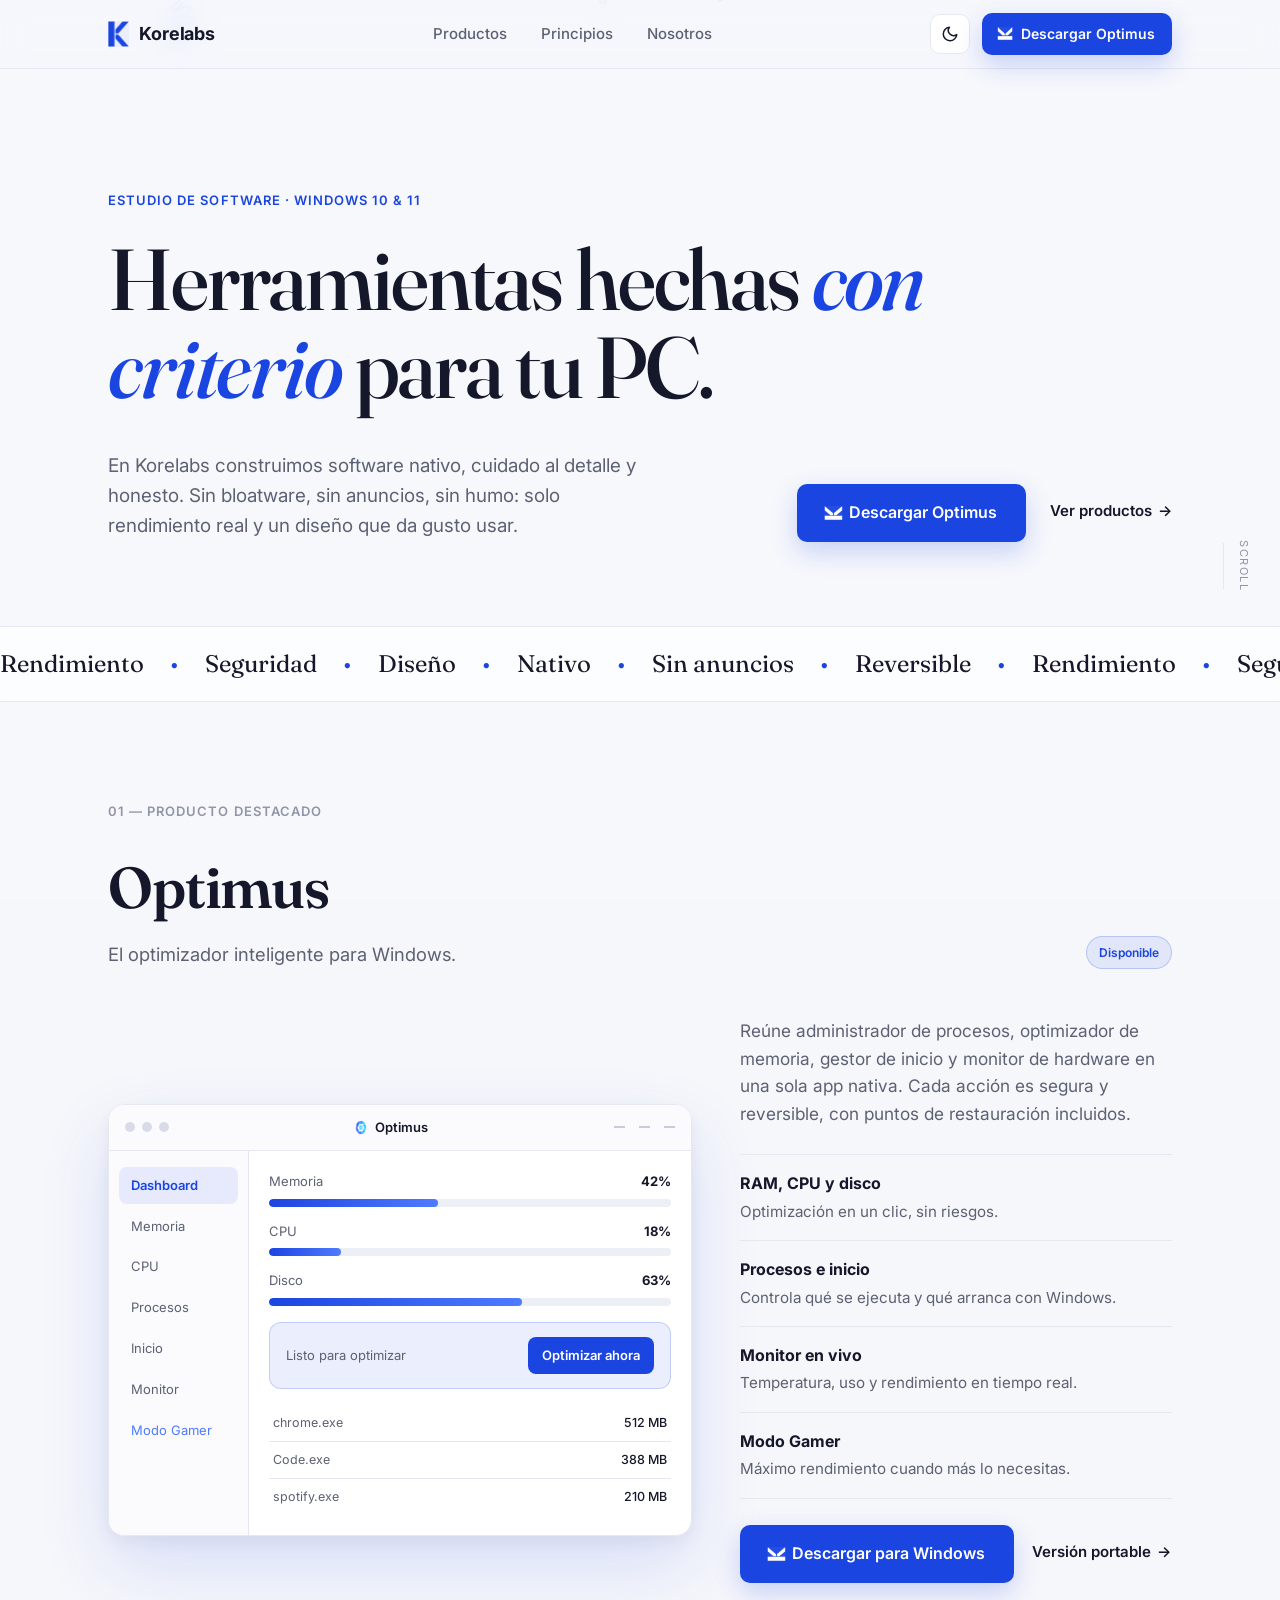
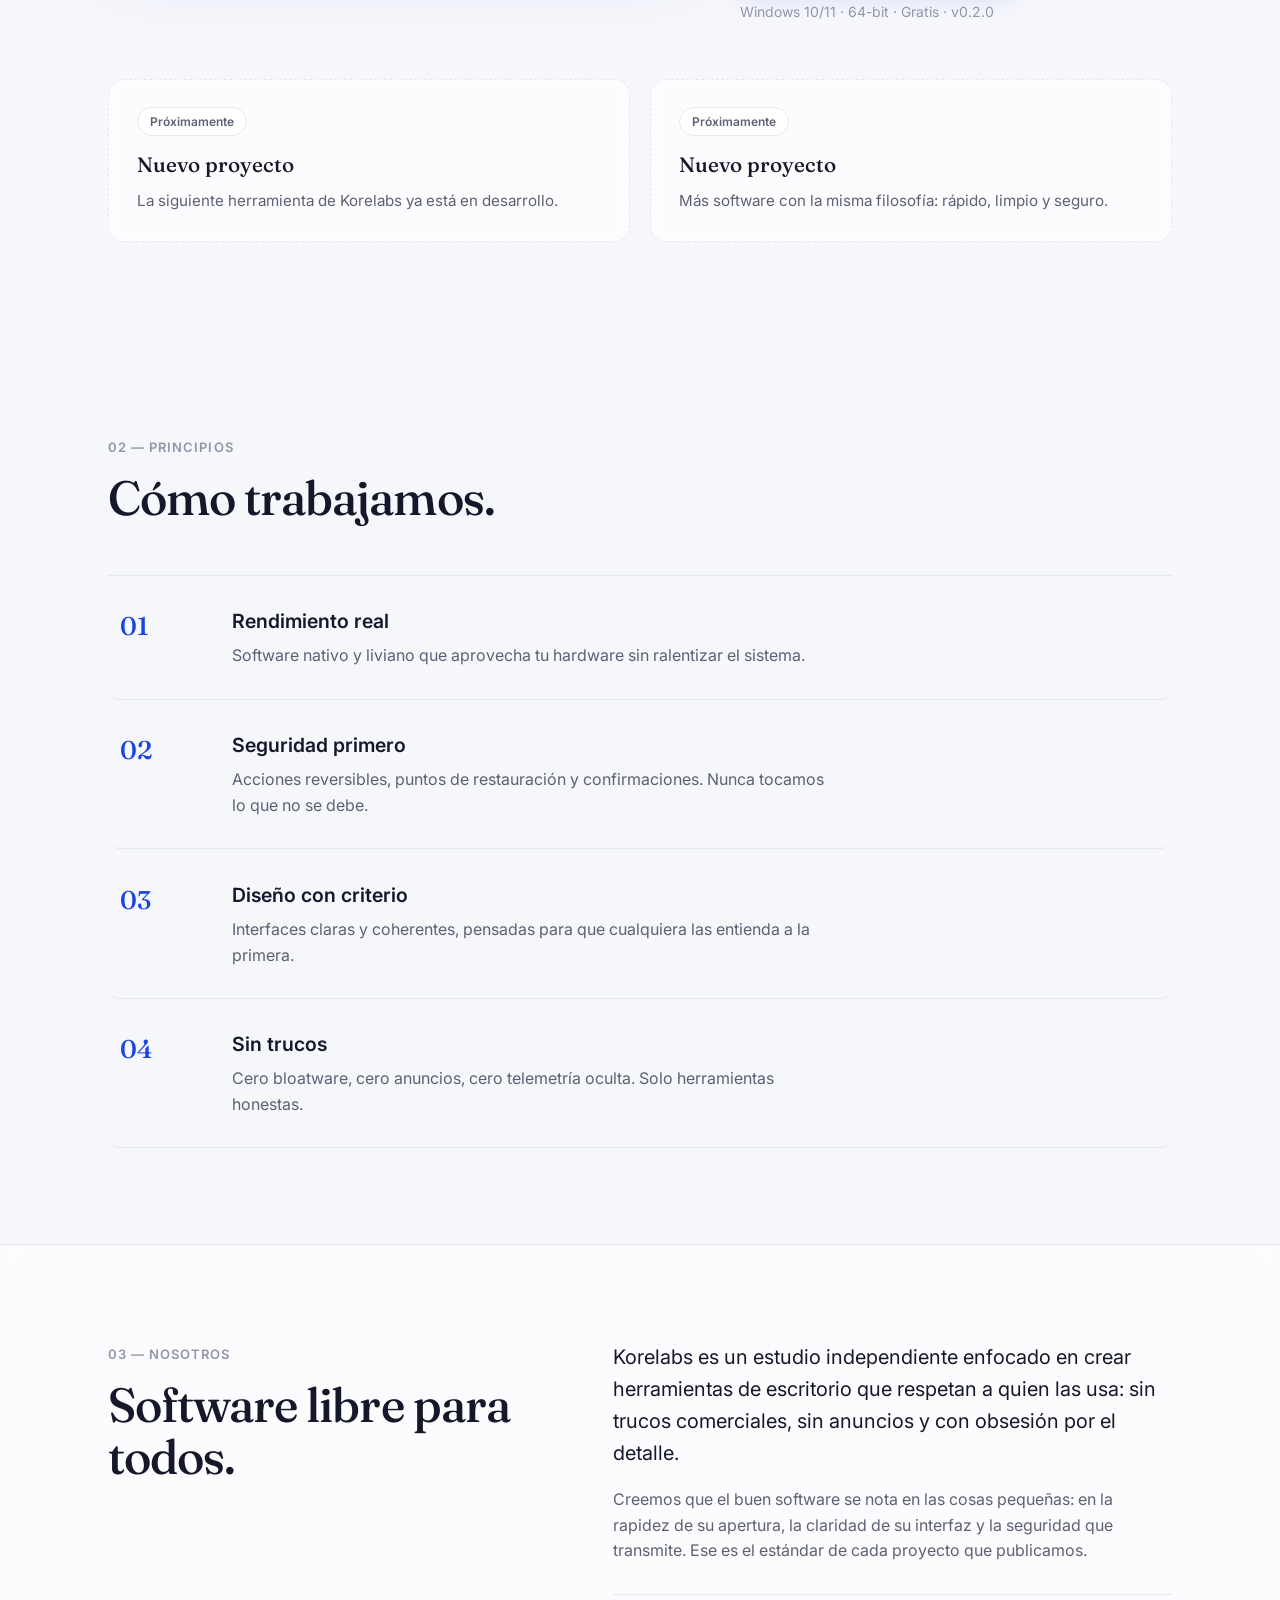
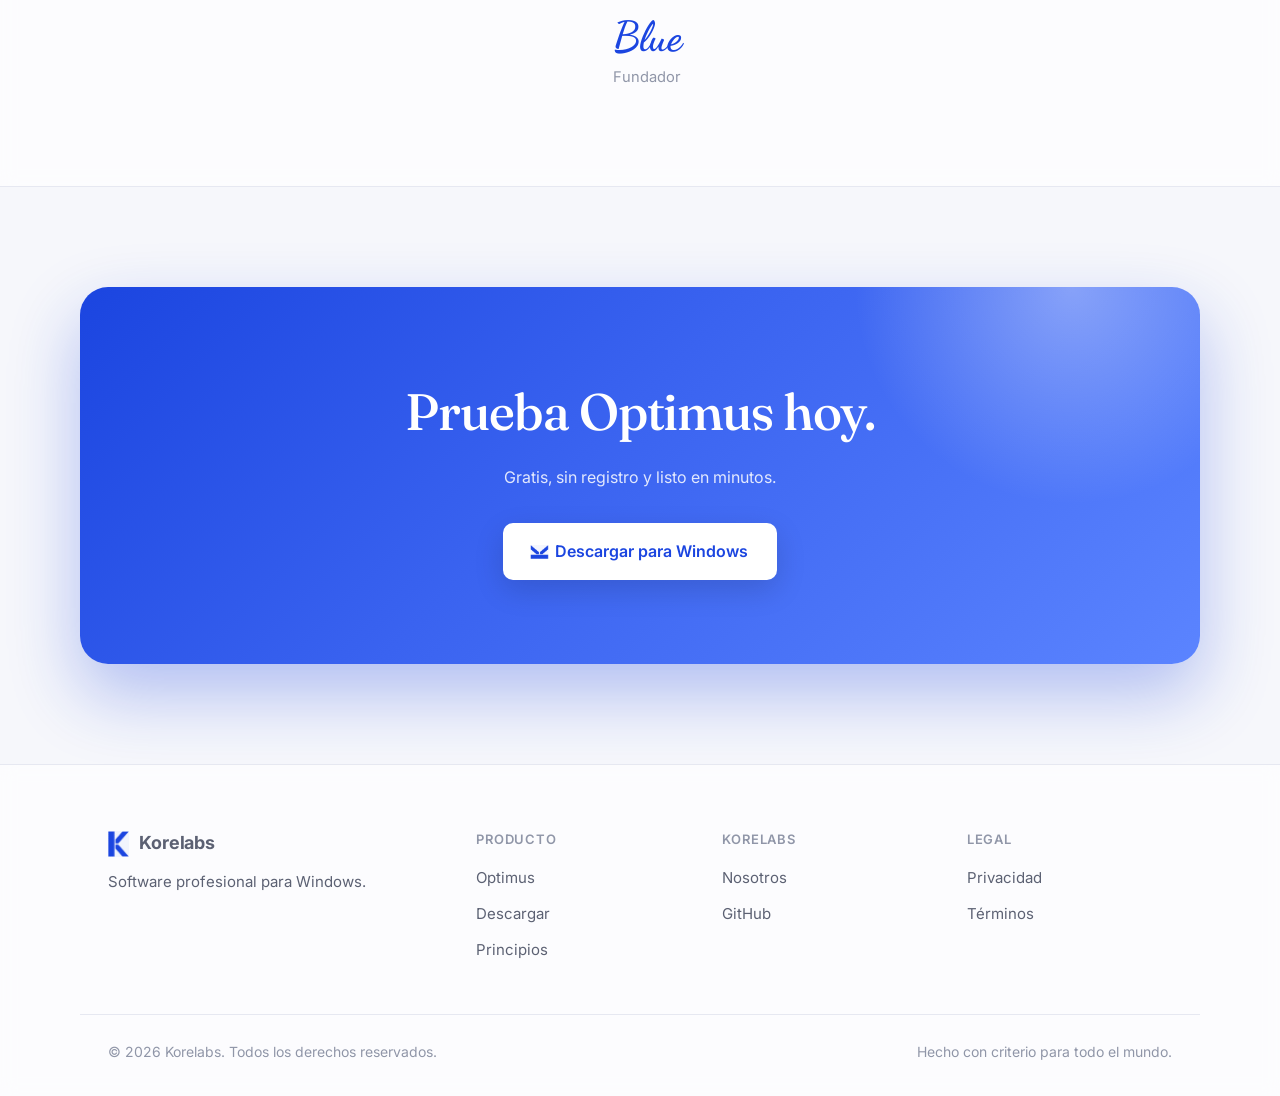
==== commit d69ce04d: "Actualizar descargas de Optimus a v0.2.0 Enlaces de instalador y portable apuntan al release v0.2.0 " ====
--- a/index.html
+++ b/index.html
@@ -212,9 +212,9 @@
               <li><b>Modo Gamer</b><span>Máximo rendimiento cuando más lo necesitas.</span></li>
             </ul>
             <div class="showcase__actions" data-reveal>
-              <a class="btn btn--primary btn--lg" href="https://github.com/Korelabs88/optimus-releases/releases/download/v0.1.0/OPTIMUS-0.1.0-Setup.exe" rel="noopener" data-download="optimus-installer"><img class="btn__k" src="/assets/img/korelabs-logo.png" alt="" aria-hidden="true" width="15" height="18" />Descargar para Windows</a>
-              <a class="link-arrow" href="https://github.com/Korelabs88/optimus-releases/releases/download/v0.1.0/OPTIMUS-0.1.0-Portable.exe" rel="noopener" data-download="optimus-portable">Versión portable</a>
-              <span class="showcase__meta">Windows 10/11 · 64-bit · Gratis · v0.1.0</span>
+              <a class="btn btn--primary btn--lg" href="https://github.com/Korelabs88/optimus-releases/releases/download/v0.2.0/OPTIMUS-0.2.0-Setup.exe" rel="noopener" data-download="optimus-installer"><img class="btn__k" src="/assets/img/korelabs-logo.png" alt="" aria-hidden="true" width="15" height="18" />Descargar para Windows</a>
+              <a class="link-arrow" href="https://github.com/Korelabs88/optimus-releases/releases/download/v0.2.0/OPTIMUS-0.2.0-Portable.exe" rel="noopener" data-download="optimus-portable">Versión portable</a>
+              <span class="showcase__meta">Windows 10/11 · 64-bit · Gratis · v0.2.0</span>
             </div>
           </div>
         </div>
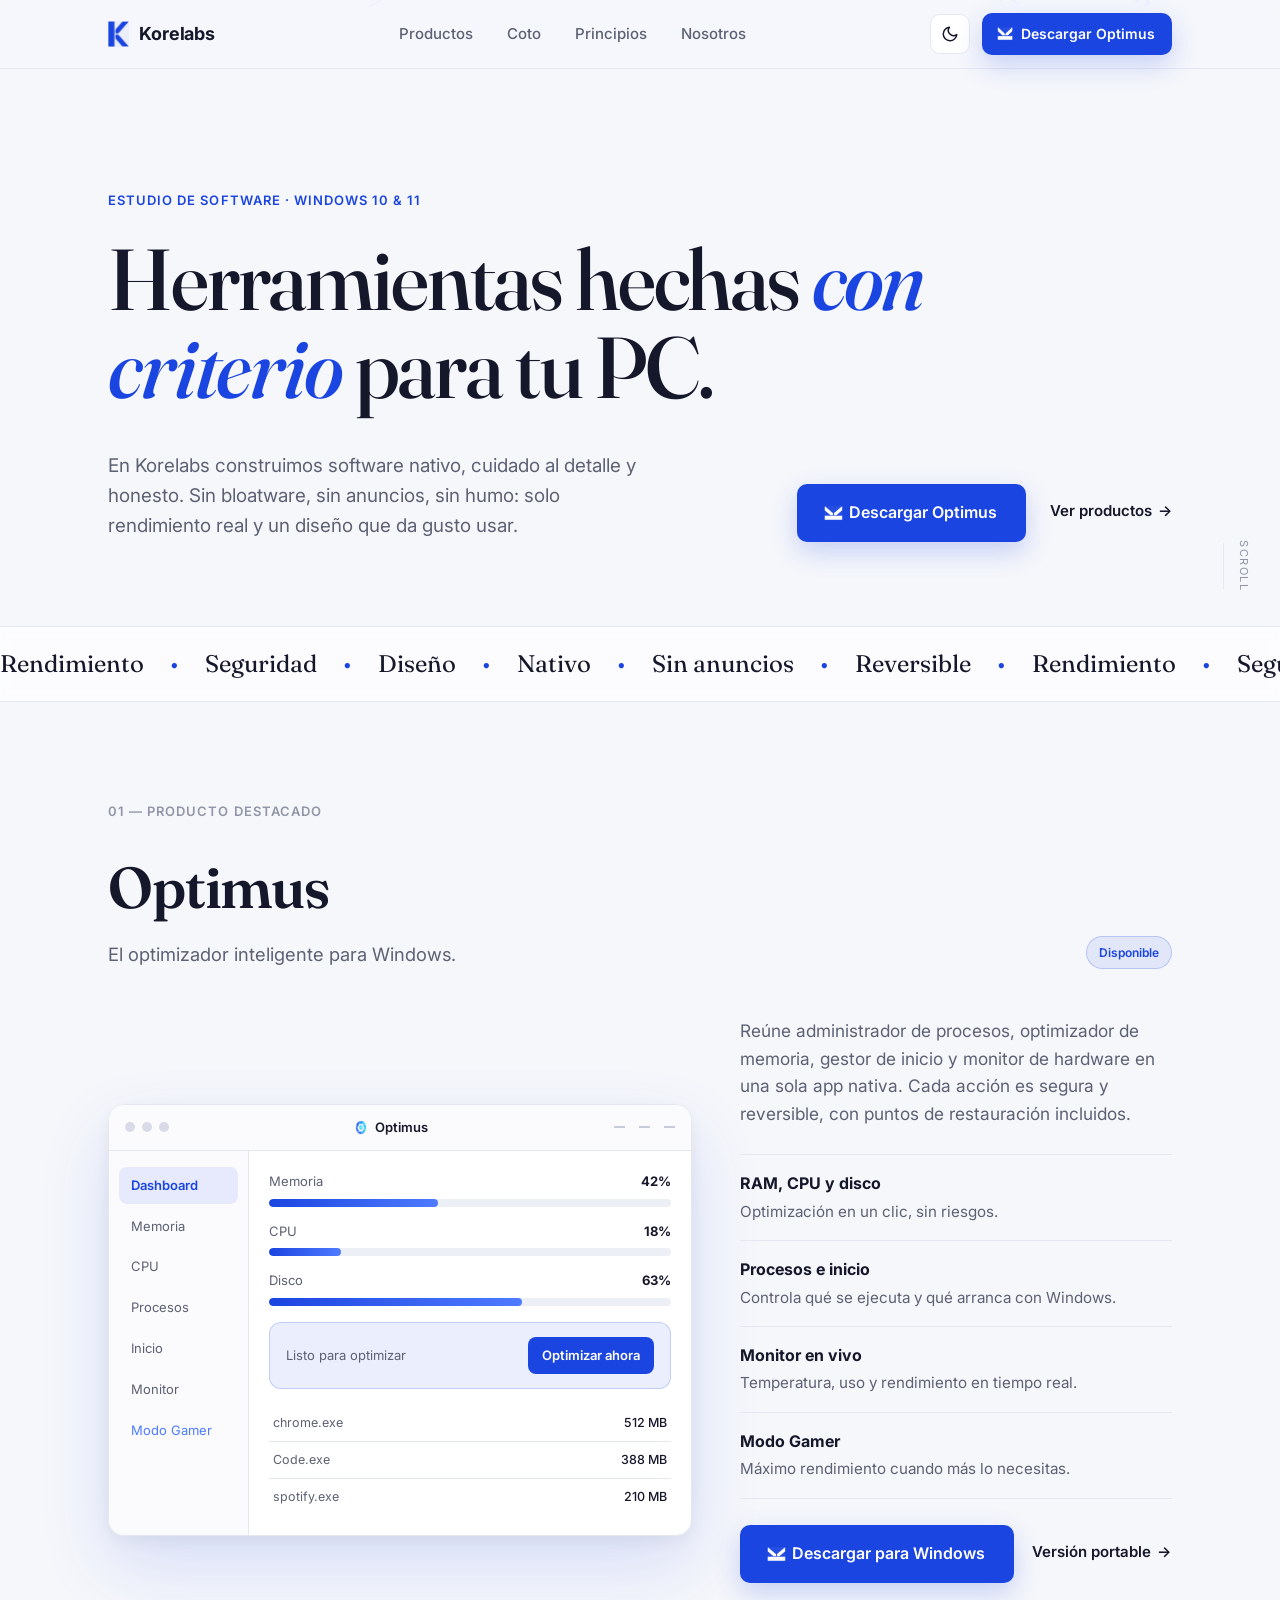
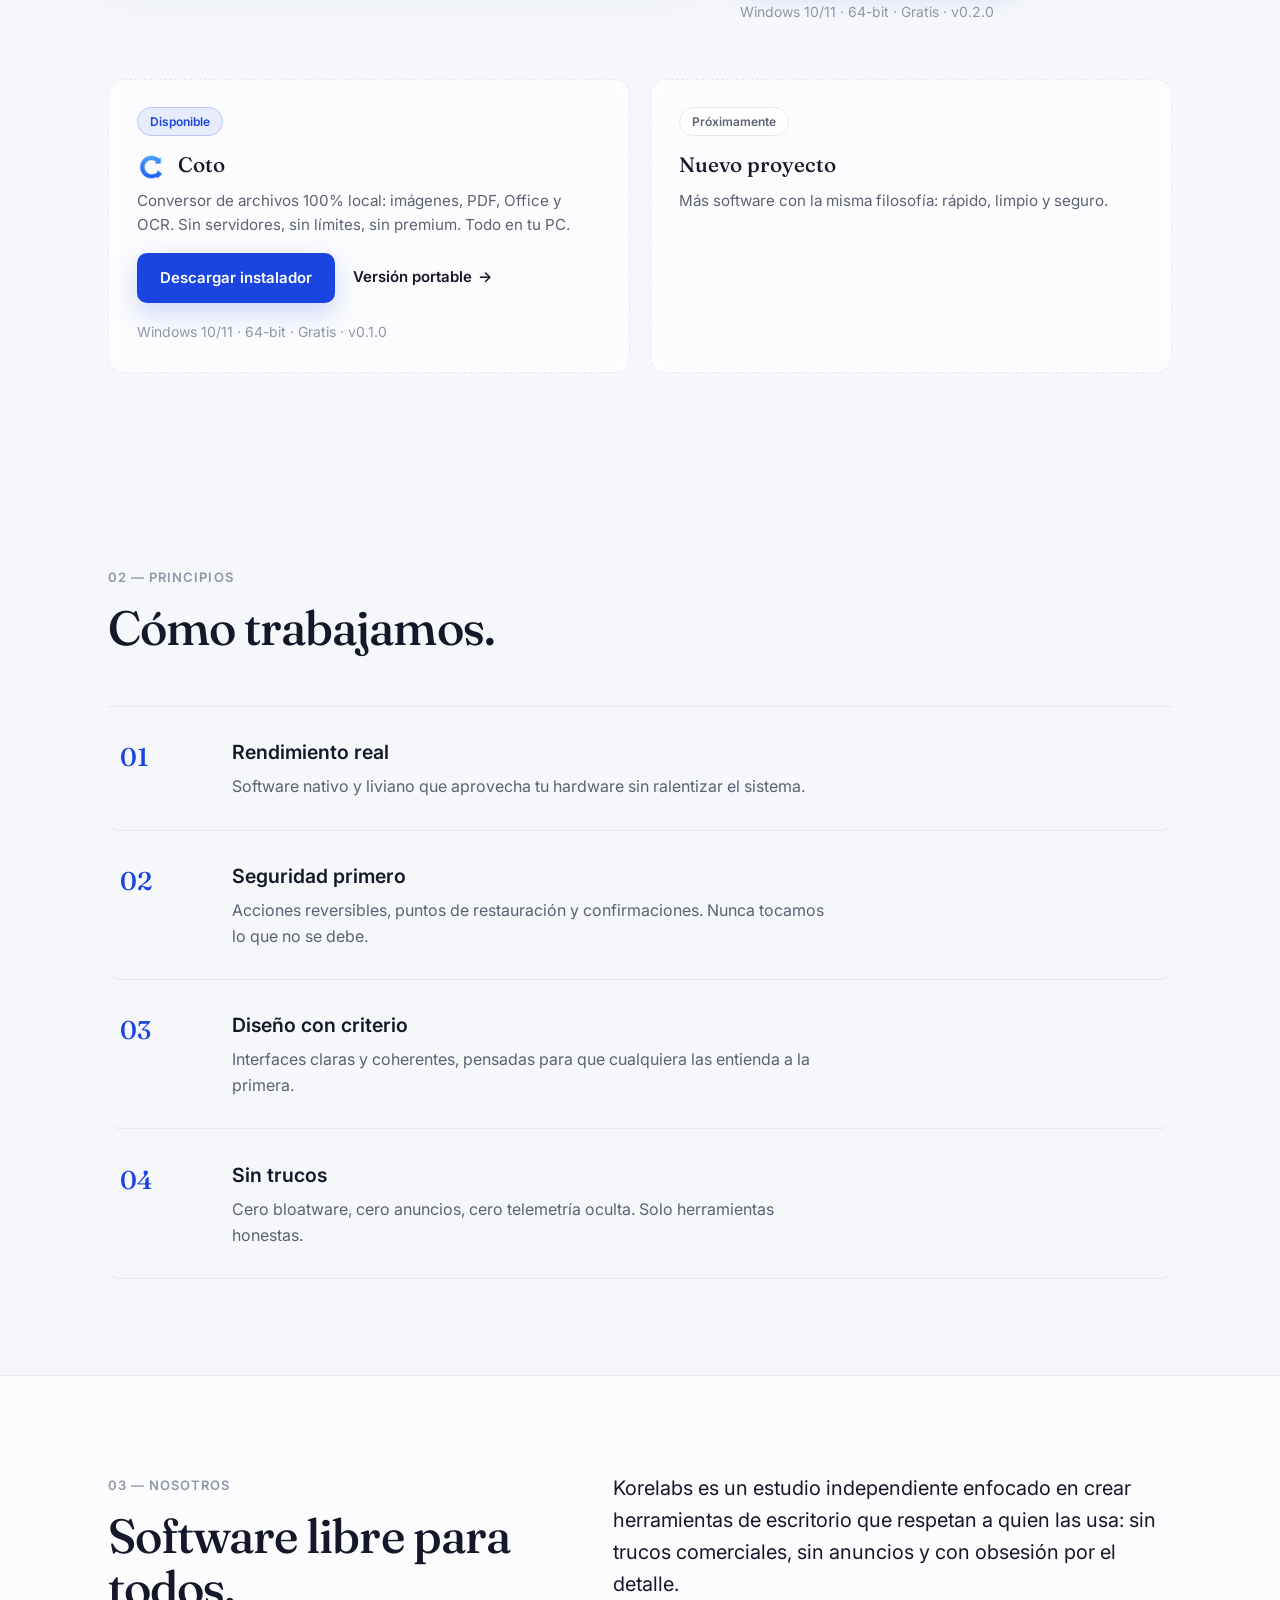
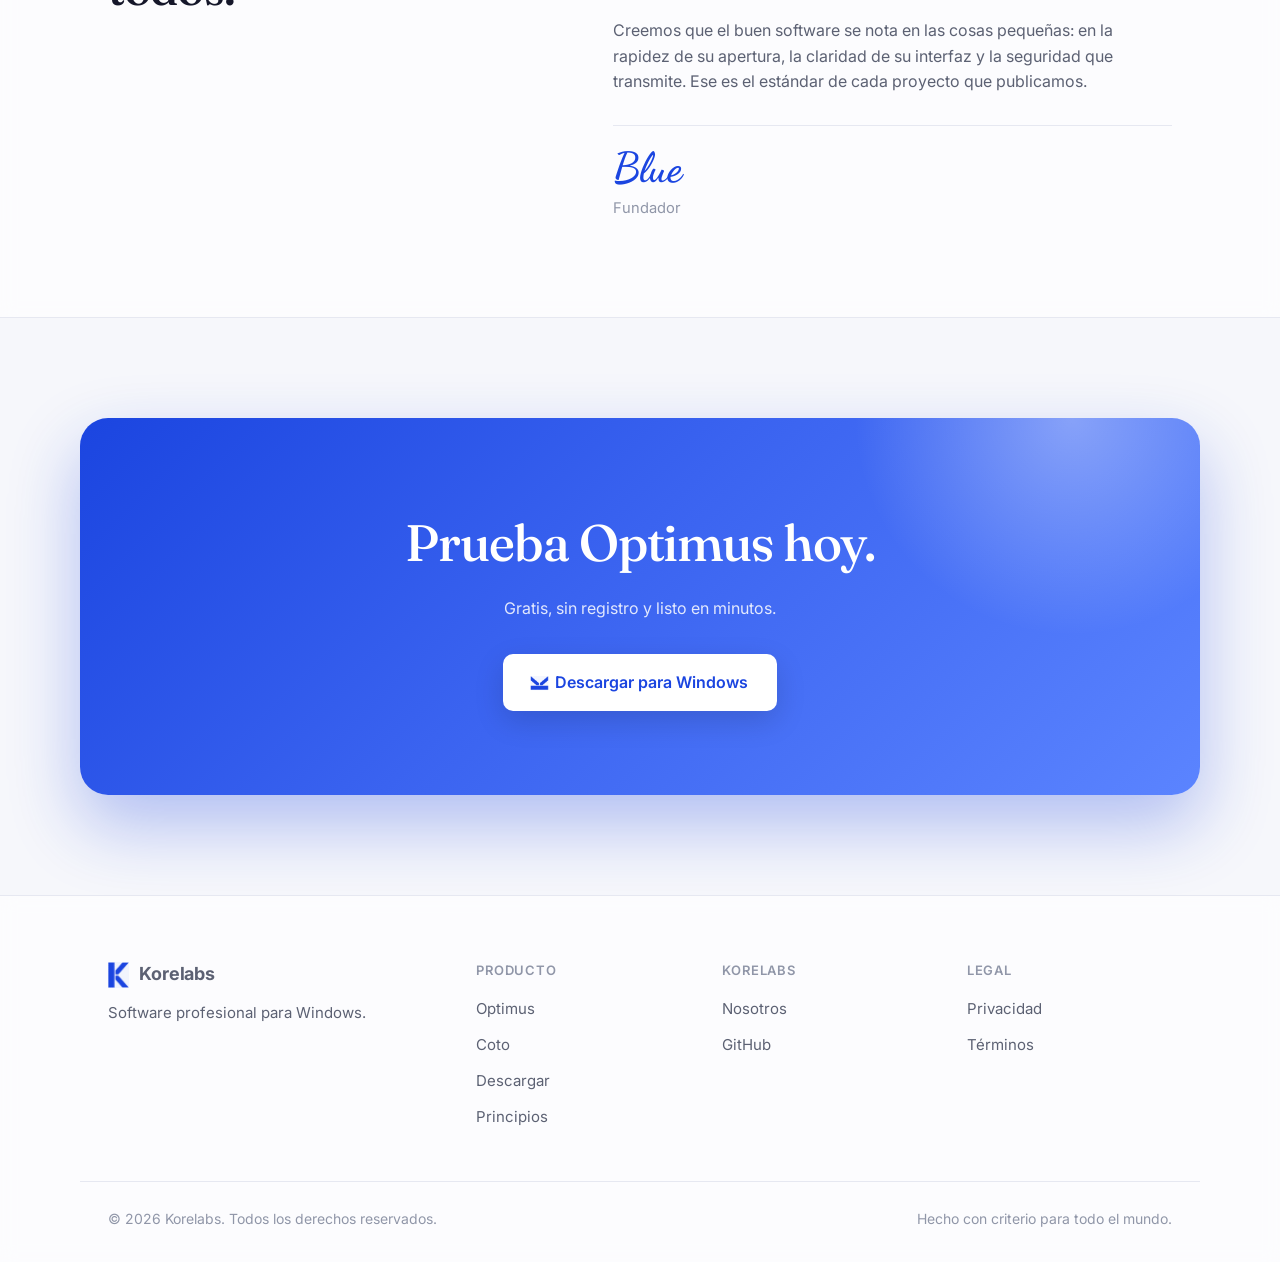
==== commit e5799117: "Publicar Coto v0.1.0 en la landing de Korelabs. Agrega seccion de descarga con instalador y portable" ====
--- a/index.html
+++ b/index.html
@@ -15,8 +15,8 @@
   </script>
 
   <title>Korelabs — Software profesional para Windows</title>
-  <meta name="description" content="Korelabs crea software profesional, moderno y seguro para Windows. Descarga Optimus, el optimizador inteligente para Windows 10 y 11. Rápido, limpio y gratuito." />
-  <meta name="keywords" content="Korelabs, Optimus, optimizador Windows, software Windows, optimizar PC, limpiar Windows, descargar programas Windows" />
+  <meta name="description" content="Korelabs crea software profesional, moderno y seguro para Windows. Descarga Optimus (optimizador) y Coto (conversor de archivos local). Gratis y sin servidores." />
+  <meta name="keywords" content="Korelabs, Optimus, Coto, conversor PDF, OCR local, optimizador Windows, software Windows, convertir archivos" />
   <meta name="author" content="Korelabs" />
   <meta name="robots" content="index, follow" />
   <link rel="canonical" href="https://alexkore.com/" />
@@ -24,7 +24,7 @@
   <meta property="og:type" content="website" />
   <meta property="og:site_name" content="Korelabs" />
   <meta property="og:title" content="Korelabs — Software profesional para Windows" />
-  <meta property="og:description" content="Descarga Optimus, el optimizador inteligente para Windows 10 y 11. Software moderno, seguro y gratuito por Korelabs." />
+  <meta property="og:description" content="Descarga Optimus y Coto: software moderno, seguro y gratuito para Windows 10 y 11 por Korelabs." />
   <meta property="og:url" content="https://alexkore.com/" />
   <meta property="og:image" content="https://alexkore.com/assets/img/korelabs-logo.png" />
   <meta name="twitter:card" content="summary_large_image" />
@@ -62,6 +62,18 @@
     "publisher": { "@type": "Organization", "name": "Korelabs" }
   }
   </script>
+  <script type="application/ld+json">
+  {
+    "@context": "https://schema.org",
+    "@type": "SoftwareApplication",
+    "name": "Coto",
+    "applicationCategory": "UtilitiesApplication",
+    "operatingSystem": "Windows 10, Windows 11",
+    "offers": { "@type": "Offer", "price": "0", "priceCurrency": "USD" },
+    "publisher": { "@type": "Organization", "name": "Korelabs" },
+    "description": "Conversor de archivos 100% local: imágenes, PDF, Office y OCR sin subir nada a internet."
+  }
+  </script>
 </head>
 <body>
   <!-- Fondo animado tipo matrix (azul neón) -->
@@ -78,6 +90,7 @@
       </a>
       <nav class="nav__links" aria-label="Navegación principal">
         <a href="#productos">Productos</a>
+        <a href="#coto">Coto</a>
         <a href="#principios">Principios</a>
         <a href="#nosotros">Nosotros</a>
       </nav>
@@ -219,12 +232,23 @@
           </div>
         </div>
 
-        <!-- Próximos -->
+        <!-- Próximos / Coto -->
         <div class="soon-grid">
-          <article class="soon" data-reveal>
-            <span class="pill">Próximamente</span>
-            <h3 class="soon__title">Nuevo proyecto</h3>
-            <p class="soon__text">La siguiente herramienta de Korelabs ya está en desarrollo.</p>
+          <article class="soon soon--live" data-reveal id="coto">
+            <span class="pill pill--live">Disponible</span>
+            <h3 class="soon__title">
+              <img src="/assets/img/coto-logo.png" alt="" aria-hidden="true" width="28" height="28" style="vertical-align:middle;margin-right:8px;border-radius:6px;" />
+              Coto
+            </h3>
+            <p class="soon__text">
+              Conversor de archivos 100% local: imágenes, PDF, Office y OCR.
+              Sin servidores, sin límites, sin premium. Todo en tu PC.
+            </p>
+            <div class="showcase__actions" style="margin-top:1rem;">
+              <a class="btn btn--primary" href="https://github.com/Korelabs88/coto-releases/releases/download/v0.1.0/COTO-0.1.0-Setup.exe" rel="noopener" data-download="coto-installer">Descargar instalador</a>
+              <a class="link-arrow" href="https://github.com/Korelabs88/coto-releases/releases/download/v0.1.0/COTO-0.1.0-Portable.zip" rel="noopener" data-download="coto-portable">Versión portable</a>
+              <span class="showcase__meta">Windows 10/11 · 64-bit · Gratis · v0.1.0</span>
+            </div>
           </article>
           <article class="soon" data-reveal>
             <span class="pill">Próximamente</span>
@@ -325,6 +349,7 @@
       <div class="footer__col">
         <h4>Producto</h4>
         <a href="#productos">Optimus</a>
+        <a href="#coto">Coto</a>
         <a href="#descargas">Descargar</a>
         <a href="#principios">Principios</a>
       </div>
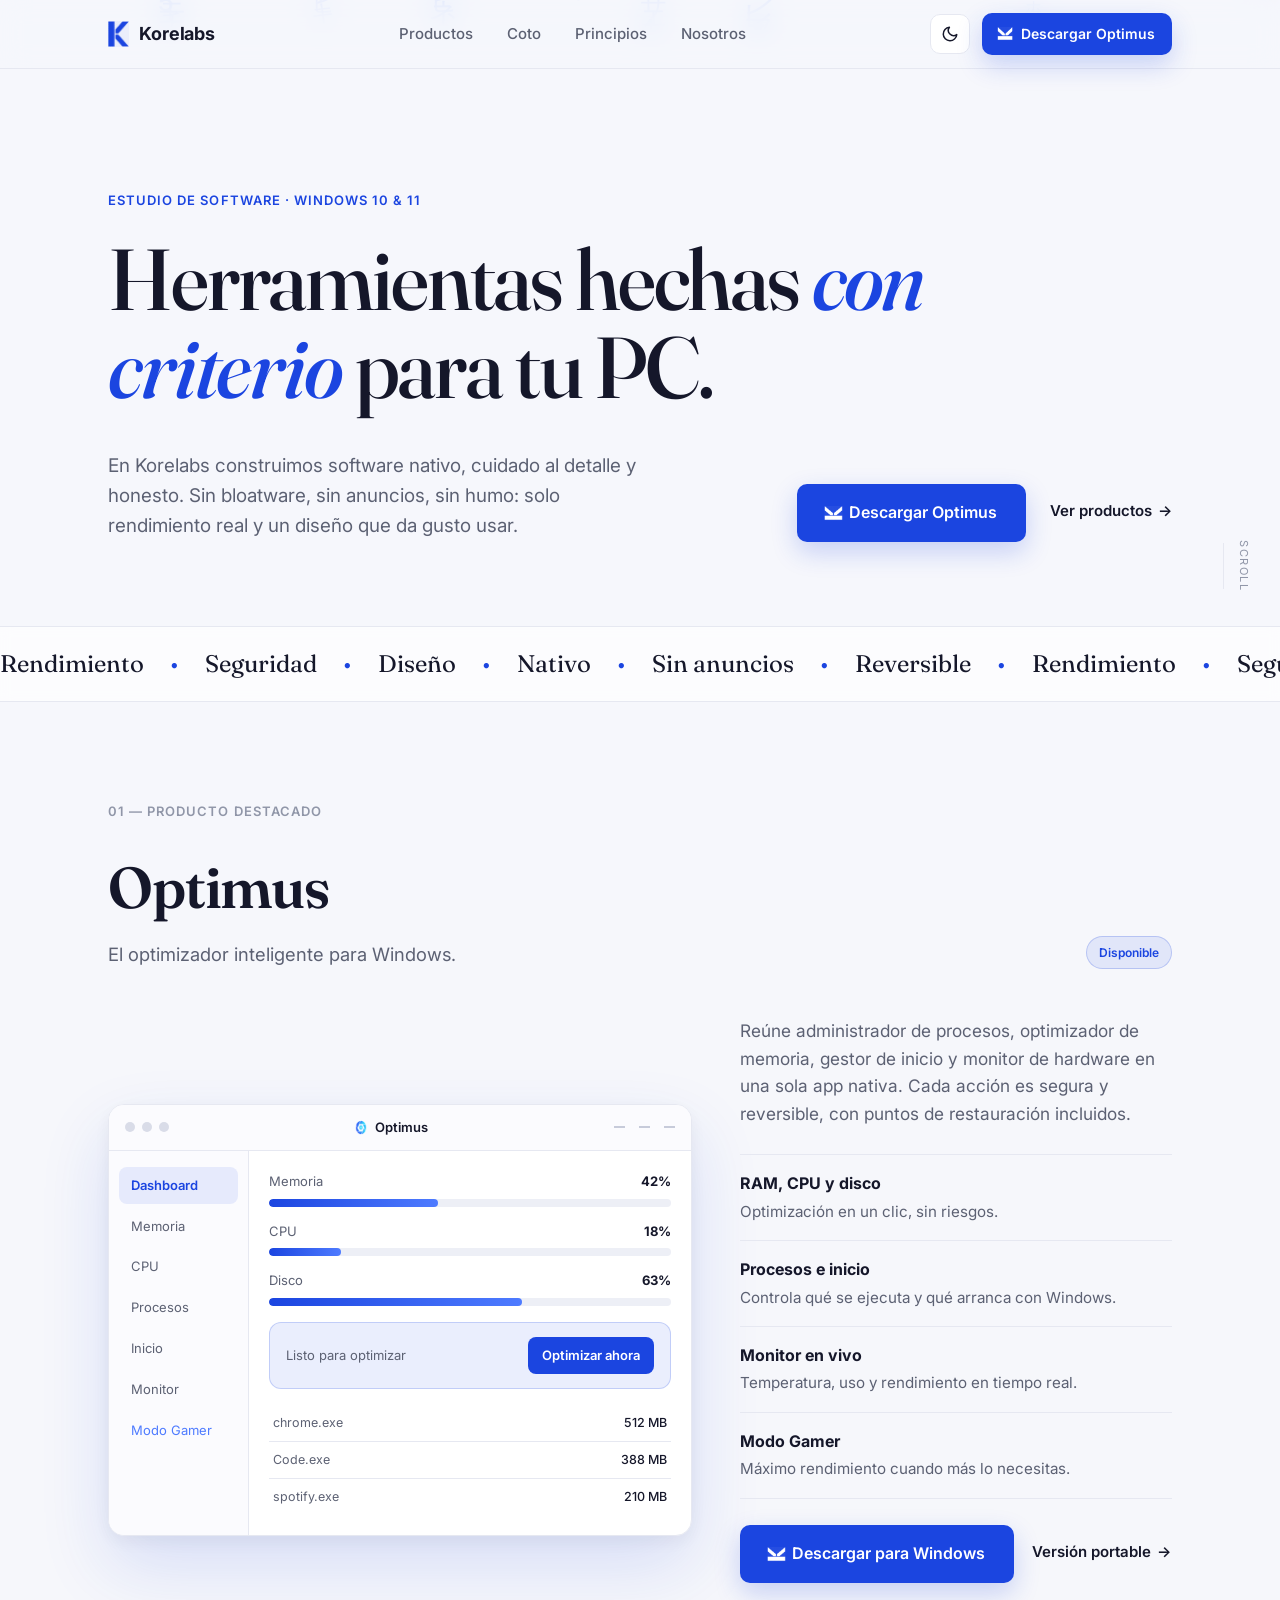
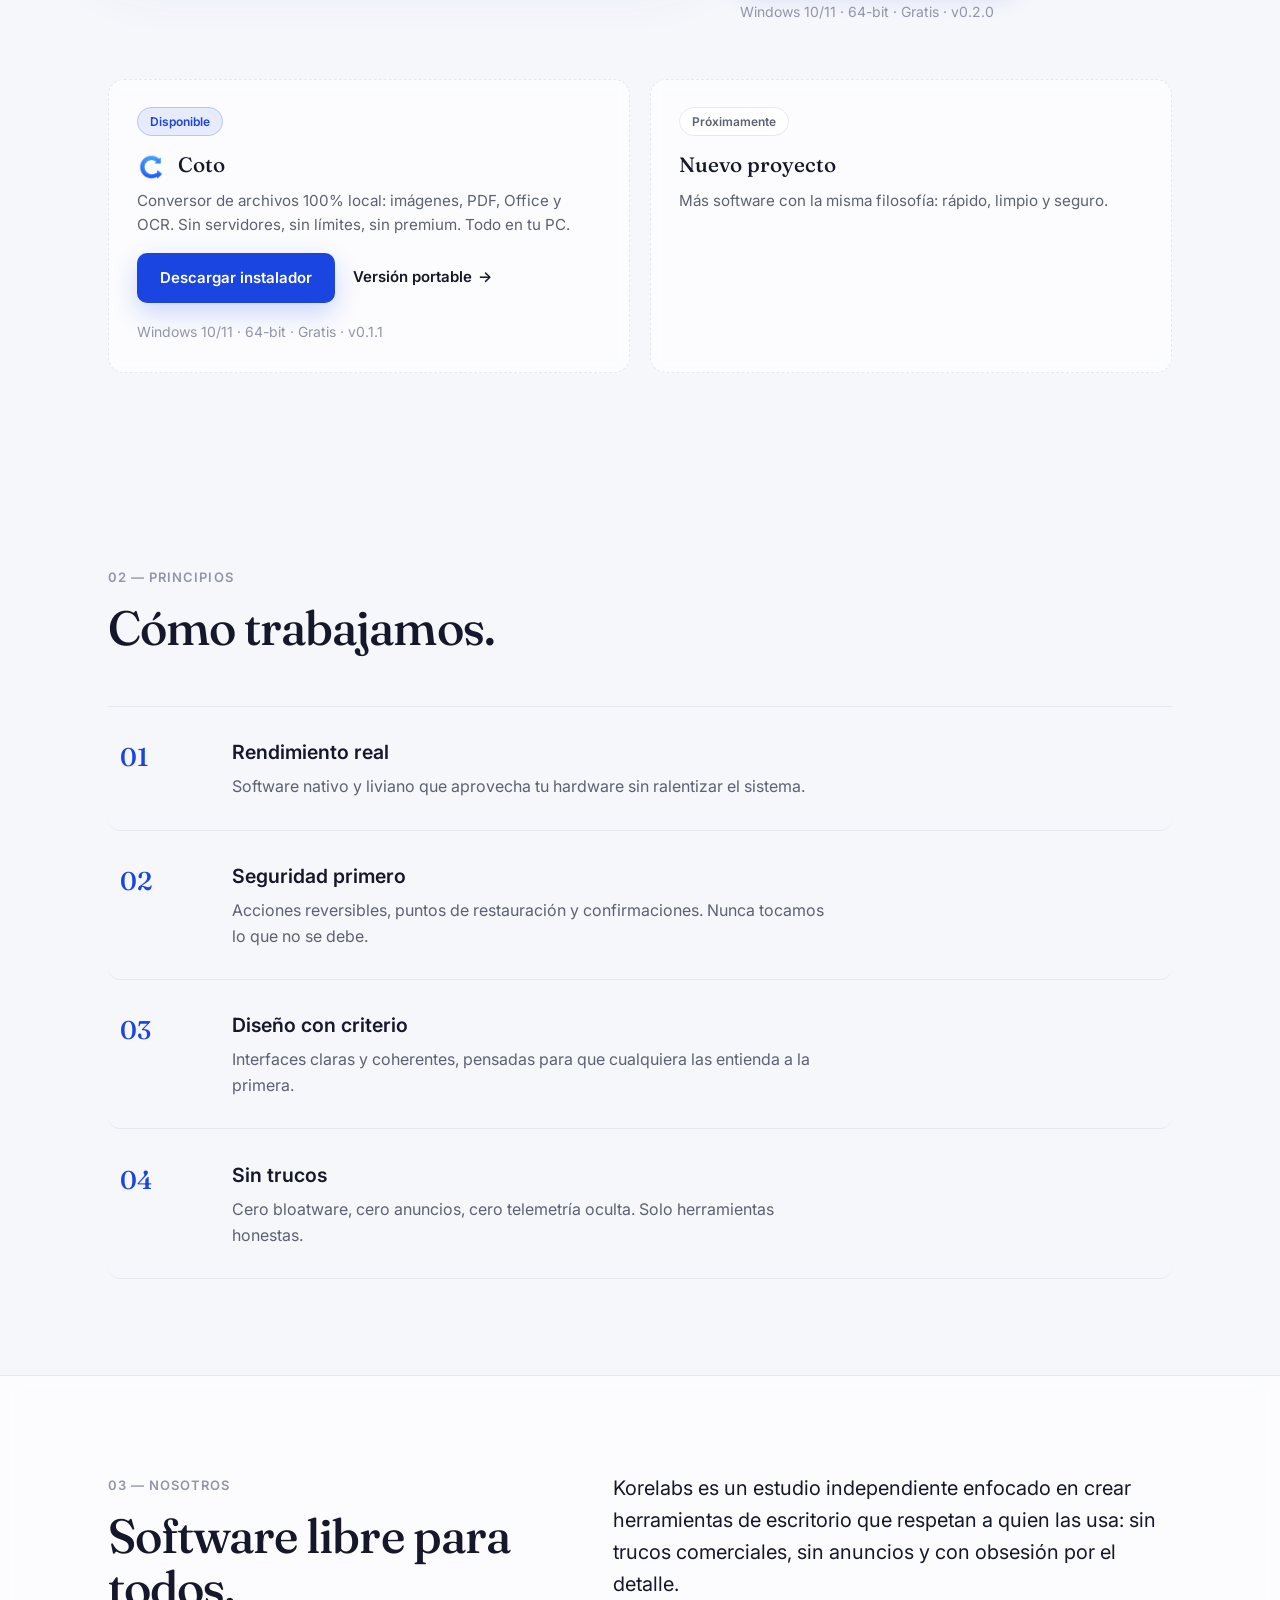
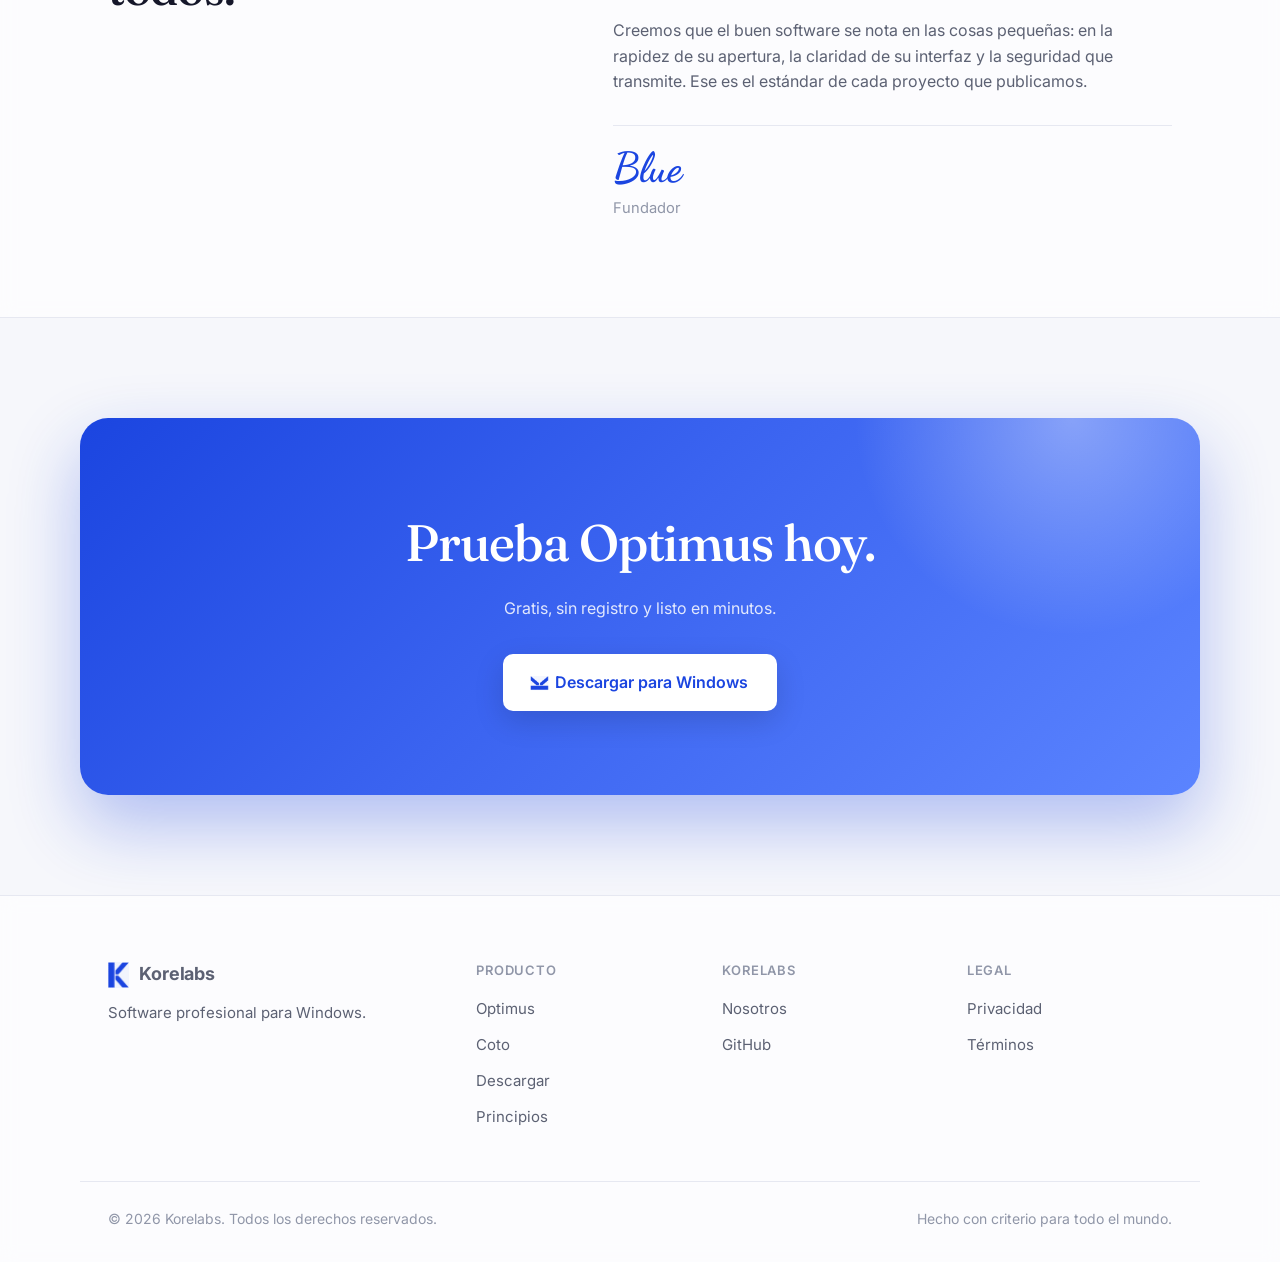
==== commit 9cd35296: "Actualizar enlaces de descarga de Coto a v0.1.1 Co-authored-by: Cursor <cursoragent@cursor.com>" ====
--- a/index.html
+++ b/index.html
@@ -245,9 +245,9 @@
               Sin servidores, sin límites, sin premium. Todo en tu PC.
             </p>
             <div class="showcase__actions" style="margin-top:1rem;">
-              <a class="btn btn--primary" href="https://github.com/Korelabs88/coto-releases/releases/download/v0.1.0/COTO-0.1.0-Setup.exe" rel="noopener" data-download="coto-installer">Descargar instalador</a>
-              <a class="link-arrow" href="https://github.com/Korelabs88/coto-releases/releases/download/v0.1.0/COTO-0.1.0-Portable.zip" rel="noopener" data-download="coto-portable">Versión portable</a>
-              <span class="showcase__meta">Windows 10/11 · 64-bit · Gratis · v0.1.0</span>
+              <a class="btn btn--primary" href="https://github.com/Korelabs88/coto-releases/releases/download/v0.1.1/COTO-0.1.1-Setup.exe" rel="noopener" data-download="coto-installer">Descargar instalador</a>
+              <a class="link-arrow" href="https://github.com/Korelabs88/coto-releases/releases/download/v0.1.1/COTO-0.1.1-Portable.zip" rel="noopener" data-download="coto-portable">Versión portable</a>
+              <span class="showcase__meta">Windows 10/11 · 64-bit · Gratis · v0.1.1</span>
             </div>
           </article>
           <article class="soon" data-reveal>
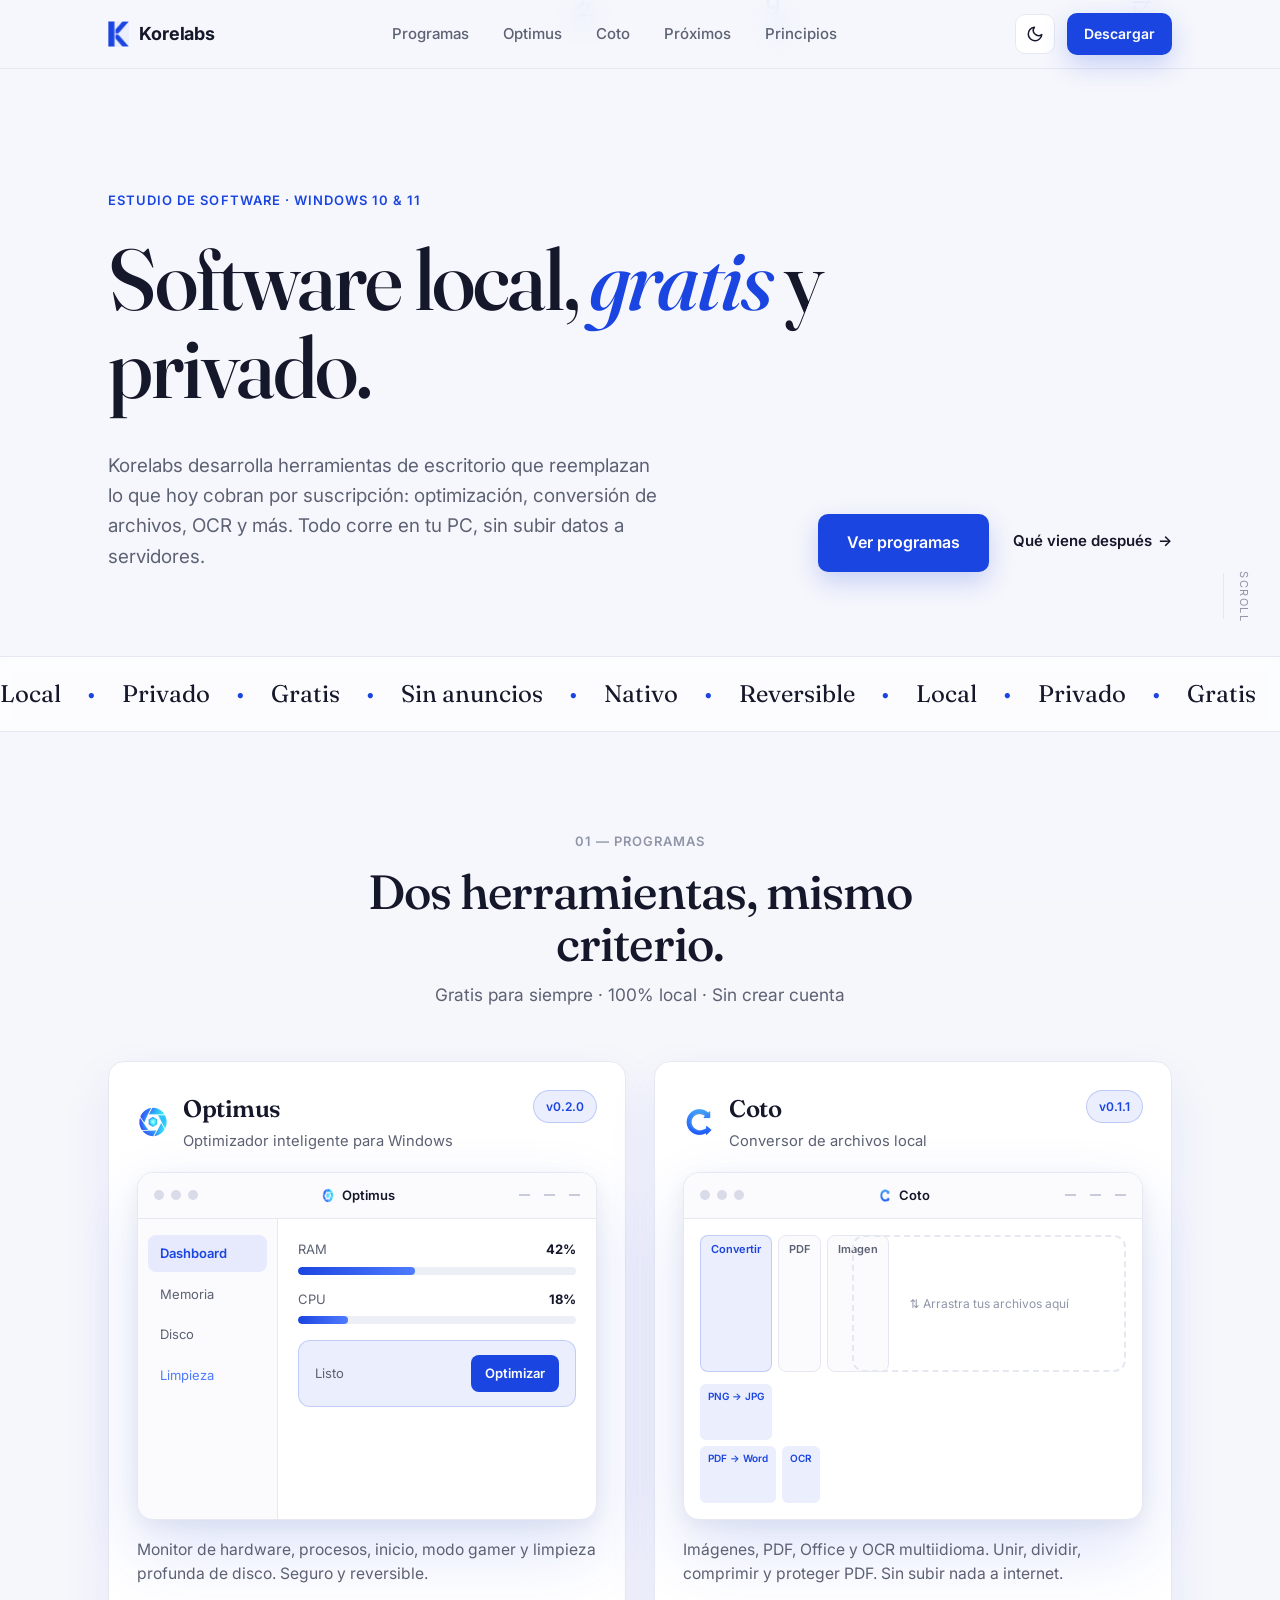
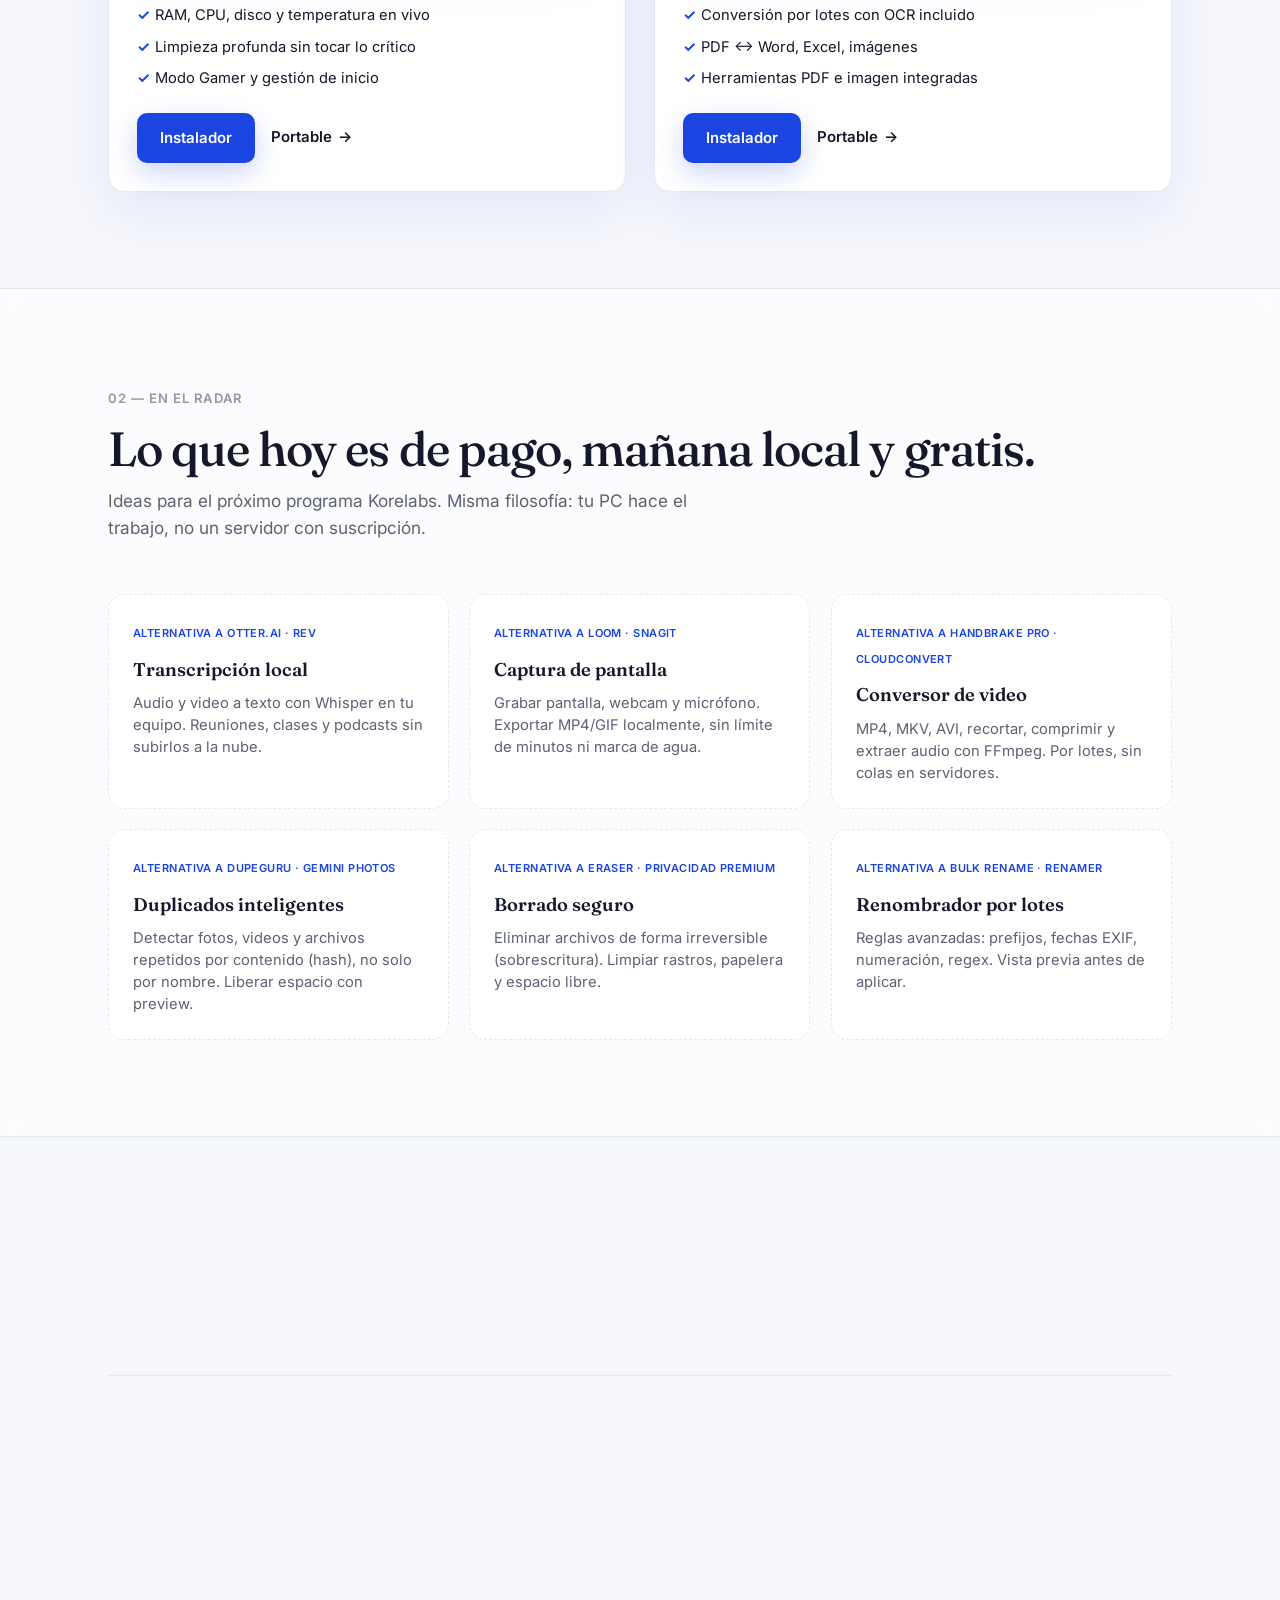
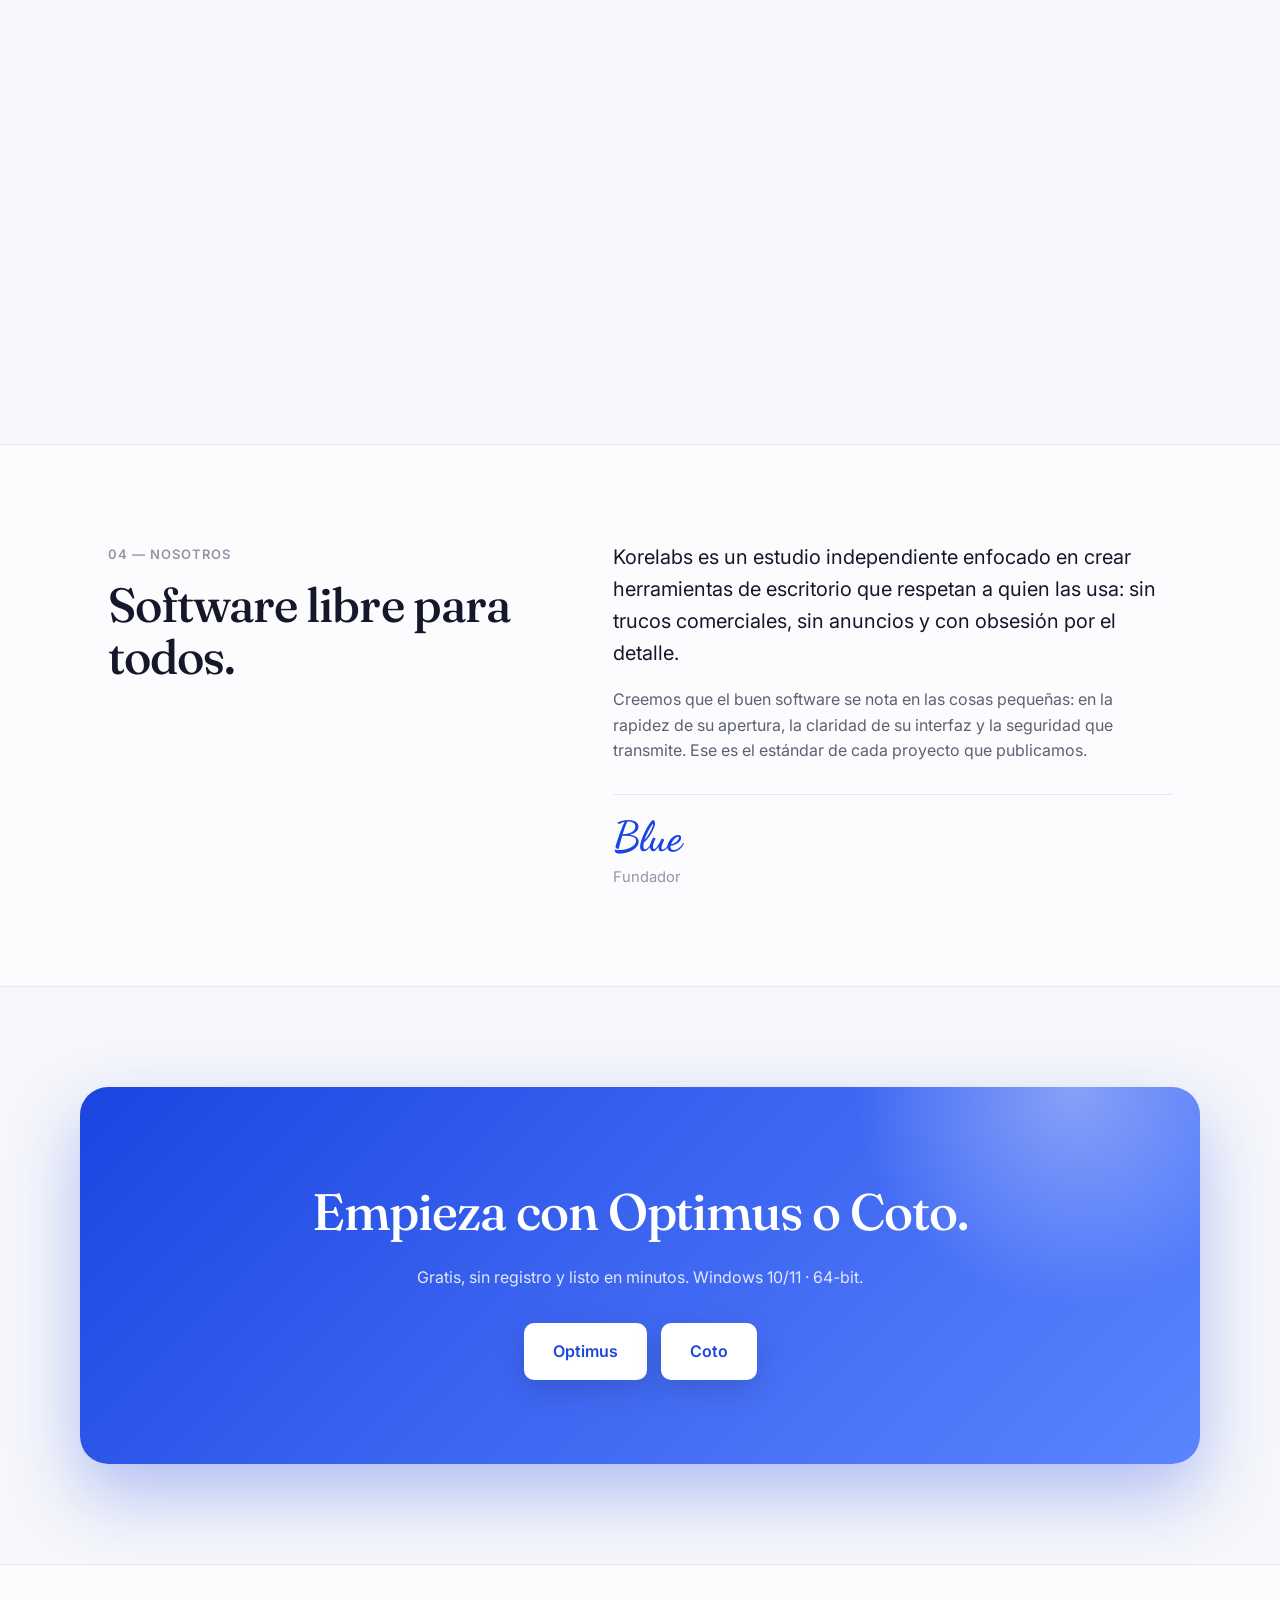
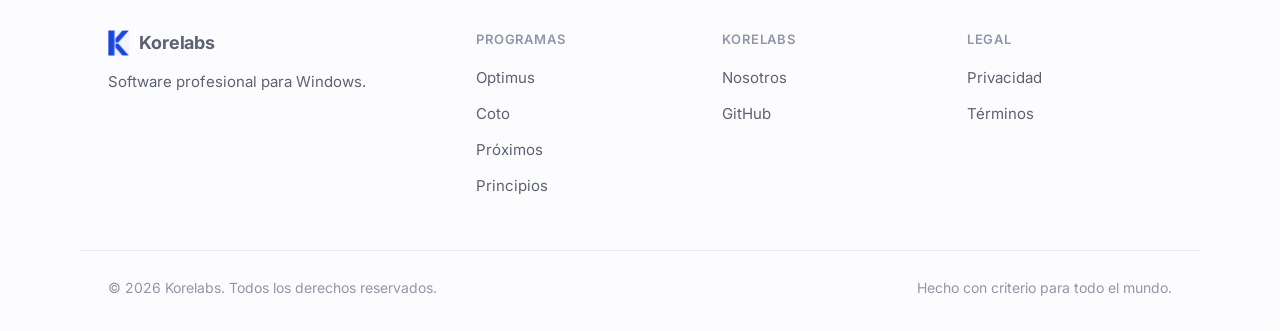
==== commit 07f3d11e: "Reorganizar landing: Korelabs como marca, Optimus y Coto al mismo nivel Co-authored-by: Cursor <curs" ====
--- a/index.html
+++ b/index.html
@@ -29,7 +29,7 @@
   <meta property="og:image" content="https://alexkore.com/assets/img/korelabs-logo.png" />
   <meta name="twitter:card" content="summary_large_image" />
   <meta name="twitter:title" content="Korelabs — Software profesional para Windows" />
-  <meta name="twitter:description" content="Descarga Optimus, el optimizador inteligente para Windows 10 y 11." />
+  <meta name="twitter:description" content="Optimus y Coto: software gratuito, local y privado para Windows 10 y 11." />
   <meta name="twitter:image" content="https://alexkore.com/assets/img/korelabs-logo.png" />
 
   <meta name="theme-color" content="#FBFAF8" />
@@ -89,17 +89,18 @@
         <span class="brand__name">Korelabs</span>
       </a>
       <nav class="nav__links" aria-label="Navegación principal">
-        <a href="#productos">Productos</a>
+        <a href="#productos">Programas</a>
+        <a href="#optimus">Optimus</a>
         <a href="#coto">Coto</a>
+        <a href="#radar">Próximos</a>
         <a href="#principios">Principios</a>
-        <a href="#nosotros">Nosotros</a>
       </nav>
       <div class="nav__actions">
         <button class="theme-toggle" id="themeToggle" type="button" aria-label="Cambiar tema" title="Cambiar tema">
           <svg class="icon-moon" viewBox="0 0 24 24" fill="none" stroke="currentColor" stroke-width="2" stroke-linecap="round" stroke-linejoin="round" aria-hidden="true"><path d="M21 12.79A9 9 0 1 1 11.21 3 7 7 0 0 0 21 12.79z"></path></svg>
           <svg class="icon-sun" viewBox="0 0 24 24" fill="none" stroke="currentColor" stroke-width="2" stroke-linecap="round" stroke-linejoin="round" aria-hidden="true"><circle cx="12" cy="12" r="4"></circle><path d="M12 2v2M12 20v2M4.93 4.93l1.41 1.41M17.66 17.66l1.41 1.41M2 12h2M20 12h2M6.34 17.66l-1.41 1.41M19.07 4.93l-1.41 1.41"></path></svg>
         </button>
-        <a class="btn btn--primary btn--sm" href="#descargas"><img class="btn__k" src="/assets/img/korelabs-logo.png" alt="" aria-hidden="true" width="13" height="16" />Descargar Optimus</a>
+        <a class="btn btn--primary btn--sm" href="#productos">Descargar</a>
       </div>
     </div>
   </header>
@@ -110,19 +111,19 @@
       <div class="container">
         <p class="eyebrow" data-reveal>Estudio de software · Windows 10 &amp; 11</p>
         <h1 class="hero__title" data-reveal>
-          Herramientas hechas
-          <span class="hero__accent">con criterio</span>
-          para tu PC.
+          Software local,
+          <span class="hero__accent">gratis</span>
+          y privado.
         </h1>
         <div class="hero__row">
           <p class="hero__sub" data-reveal>
-            En Korelabs construimos software nativo, cuidado al detalle y honesto.
-            Sin bloatware, sin anuncios, sin humo: solo rendimiento real y un diseño
-            que da gusto usar.
+            Korelabs desarrolla herramientas de escritorio que reemplazan lo que
+            hoy cobran por suscripción: optimización, conversión de archivos, OCR
+            y más. Todo corre en tu PC, sin subir datos a servidores.
           </p>
           <div class="hero__cta" data-reveal>
-            <a class="btn btn--primary btn--lg" href="#descargas"><img class="btn__k" src="/assets/img/korelabs-logo.png" alt="" aria-hidden="true" width="15" height="18" />Descargar Optimus</a>
-            <a class="link-arrow" href="#productos">Ver productos</a>
+            <a class="btn btn--primary btn--lg" href="#productos">Ver programas</a>
+            <a class="link-arrow" href="#radar">Qué viene después</a>
           </div>
         </div>
       </div>
@@ -135,125 +136,158 @@
     <!-- MARQUEE -->
     <div class="marquee" aria-hidden="true">
       <div class="marquee__track">
-        <span>Rendimiento</span><span class="dot">•</span>
-        <span>Seguridad</span><span class="dot">•</span>
-        <span>Diseño</span><span class="dot">•</span>
+        <span>Local</span><span class="dot">•</span>
+        <span>Privado</span><span class="dot">•</span>
+        <span>Gratis</span><span class="dot">•</span>
+        <span>Sin anuncios</span><span class="dot">•</span>
         <span>Nativo</span><span class="dot">•</span>
+        <span>Reversible</span><span class="dot">•</span>
+        <span>Local</span><span class="dot">•</span>
+        <span>Privado</span><span class="dot">•</span>
+        <span>Gratis</span><span class="dot">•</span>
         <span>Sin anuncios</span><span class="dot">•</span>
+        <span>Nativo</span><span class="dot">•</span>
         <span>Reversible</span><span class="dot">•</span>
-        <span>Rendimiento</span><span class="dot">•</span>
-        <span>Seguridad</span><span class="dot">•</span>
-        <span>Diseño</span><span class="dot">•</span>
-        <span>Nativo</span><span class="dot">•</span>
-        <span>Sin anuncios</span><span class="dot">•</span>
-        <span>Reversible</span><span class="dot">•</span>
       </div>
     </div>
 
-    <!-- SHOWCASE OPTIMUS (oscuro) -->
-    <section class="showcase" id="productos">
+    <!-- PROGRAMAS -->
+    <section class="section section--products" id="productos">
       <div class="container">
-        <div class="showcase__head">
-          <div>
-            <span class="kicker kicker--light" data-reveal>01 — Producto destacado</span>
-            <h2 class="showcase__title" data-reveal>Optimus</h2>
-            <p class="showcase__lead" data-reveal>El optimizador inteligente para Windows.</p>
-          </div>
-          <span class="pill pill--live" data-reveal>Disponible</span>
-        </div>
-
-        <div class="showcase__grid">
-          <!-- Maqueta de la app -->
-          <div class="app" data-reveal id="descargas">
-            <div class="app__bar">
-              <span class="app__dots"><i></i><i></i><i></i></span>
-              <span class="app__name">
-                <img src="/assets/img/optimus-logo.png" alt="" aria-hidden="true" class="app__logo" />
-                Optimus
-              </span>
-              <span class="app__win"><i></i><i></i><i></i></span>
-            </div>
-            <div class="app__body">
-              <aside class="app__side">
-                <span class="app__navitem is-active">Dashboard</span>
-                <span class="app__navitem">Memoria</span>
-                <span class="app__navitem">CPU</span>
-                <span class="app__navitem">Procesos</span>
-                <span class="app__navitem">Inicio</span>
-                <span class="app__navitem">Monitor</span>
-                <span class="app__navitem app__navitem--accent">Modo Gamer</span>
-              </aside>
-              <div class="app__main">
-                <div class="app__stats">
-                  <div class="stat">
-                    <div class="stat__top"><span>Memoria</span><b>42%</b></div>
-                    <div class="bar"><span style="width:42%"></span></div>
+        <div class="section__head section__head--center" data-reveal>
+          <span class="kicker">01 — Programas</span>
+          <h2 class="section__title">Dos herramientas, mismo criterio.</h2>
+          <p class="section__lead">Gratis para siempre · 100% local · Sin crear cuenta</p>
+        </div>
+
+        <div class="products-grid">
+          <!-- Optimus -->
+          <article class="product-card" id="optimus" data-reveal>
+            <div class="product-card__head">
+              <div class="product-card__brand">
+                <img src="/assets/img/optimus-logo.png" alt="" width="32" height="32" class="product-card__logo" />
+                <div>
+                  <h3 class="product-card__name">Optimus</h3>
+                  <p class="product-card__tag">Optimizador inteligente para Windows</p>
+                </div>
+              </div>
+              <span class="pill pill--live">v0.2.0</span>
+            </div>
+            <div class="app app--compact">
+              <div class="app__bar">
+                <span class="app__dots"><i></i><i></i><i></i></span>
+                <span class="app__name"><img src="/assets/img/optimus-logo.png" alt="" class="app__logo" />Optimus</span>
+                <span class="app__win"><i></i><i></i><i></i></span>
+              </div>
+              <div class="app__body app__body--compact">
+                <aside class="app__side">
+                  <span class="app__navitem is-active">Dashboard</span>
+                  <span class="app__navitem">Memoria</span>
+                  <span class="app__navitem">Disco</span>
+                  <span class="app__navitem app__navitem--accent">Limpieza</span>
+                </aside>
+                <div class="app__main">
+                  <div class="app__stats">
+                    <div class="stat"><div class="stat__top"><span>RAM</span><b>42%</b></div><div class="bar"><span style="width:42%"></span></div></div>
+                    <div class="stat"><div class="stat__top"><span>CPU</span><b>18%</b></div><div class="bar"><span style="width:18%"></span></div></div>
                   </div>
-                  <div class="stat">
-                    <div class="stat__top"><span>CPU</span><b>18%</b></div>
-                    <div class="bar"><span style="width:18%"></span></div>
-                  </div>
-                  <div class="stat">
-                    <div class="stat__top"><span>Disco</span><b>63%</b></div>
-                    <div class="bar"><span style="width:63%"></span></div>
-                  </div>
+                  <div class="app__cta"><span class="app__cta-label">Listo</span><span class="app__cta-btn">Optimizar</span></div>
                 </div>
-                <div class="app__cta">
-                  <span class="app__cta-label">Listo para optimizar</span>
-                  <span class="app__cta-btn">Optimizar ahora</span>
+              </div>
+            </div>
+            <p class="product-card__desc">Monitor de hardware, procesos, inicio, modo gamer y limpieza profunda de disco. Seguro y reversible.</p>
+            <ul class="product-card__features">
+              <li>RAM, CPU, disco y temperatura en vivo</li>
+              <li>Limpieza profunda sin tocar lo crítico</li>
+              <li>Modo Gamer y gestión de inicio</li>
+            </ul>
+            <div class="product-card__actions">
+              <a class="btn btn--primary" href="https://github.com/Korelabs88/optimus-releases/releases/download/v0.2.0/OPTIMUS-0.2.0-Setup.exe" rel="noopener">Instalador</a>
+              <a class="link-arrow" href="https://github.com/Korelabs88/optimus-releases/releases/download/v0.2.0/OPTIMUS-0.2.0-Portable.exe" rel="noopener">Portable</a>
+            </div>
+          </article>
+
+          <!-- Coto -->
+          <article class="product-card" id="coto" data-reveal>
+            <div class="product-card__head">
+              <div class="product-card__brand">
+                <img src="/assets/img/coto-logo.png" alt="" width="32" height="32" class="product-card__logo product-card__logo--round" />
+                <div>
+                  <h3 class="product-card__name">Coto</h3>
+                  <p class="product-card__tag">Conversor de archivos local</p>
                 </div>
-                <ul class="app__list">
-                  <li><span>chrome.exe</span><b>512 MB</b></li>
-                  <li><span>Code.exe</span><b>388 MB</b></li>
-                  <li><span>spotify.exe</span><b>210 MB</b></li>
-                </ul>
-              </div>
-            </div>
-          </div>
-
-          <!-- Descripción -->
-          <div class="showcase__info">
-            <p class="showcase__text" data-reveal>
-              Reúne administrador de procesos, optimizador de memoria, gestor de
-              inicio y monitor de hardware en una sola app nativa. Cada acción es
-              segura y reversible, con puntos de restauración incluidos.
-            </p>
-            <ul class="feature-list" data-reveal>
-              <li><b>RAM, CPU y disco</b><span>Optimización en un clic, sin riesgos.</span></li>
-              <li><b>Procesos e inicio</b><span>Controla qué se ejecuta y qué arranca con Windows.</span></li>
-              <li><b>Monitor en vivo</b><span>Temperatura, uso y rendimiento en tiempo real.</span></li>
-              <li><b>Modo Gamer</b><span>Máximo rendimiento cuando más lo necesitas.</span></li>
+              </div>
+              <span class="pill pill--live">v0.1.1</span>
+            </div>
+            <div class="app app--compact app--coto">
+              <div class="app__bar">
+                <span class="app__dots"><i></i><i></i><i></i></span>
+                <span class="app__name"><img src="/assets/img/coto-logo.png" alt="" class="app__logo app__logo--round" />Coto</span>
+                <span class="app__win"><i></i><i></i><i></i></span>
+              </div>
+              <div class="app__body app__body--coto">
+                <div class="app__tabs">
+                  <span class="app__tab is-active">Convertir</span>
+                  <span class="app__tab">PDF</span>
+                  <span class="app__tab">Imagen</span>
+                </div>
+                <div class="app__drop">⇅ Arrastra tus archivos aquí</div>
+                <div class="app__row"><span class="app__chip">PNG → JPG</span><span class="app__chip">PDF → Word</span><span class="app__chip">OCR</span></div>
+              </div>
+            </div>
+            <p class="product-card__desc">Imágenes, PDF, Office y OCR multiidioma. Unir, dividir, comprimir y proteger PDF. Sin subir nada a internet.</p>
+            <ul class="product-card__features">
+              <li>Conversión por lotes con OCR incluido</li>
+              <li>PDF ↔ Word, Excel, imágenes</li>
+              <li>Herramientas PDF e imagen integradas</li>
             </ul>
-            <div class="showcase__actions" data-reveal>
-              <a class="btn btn--primary btn--lg" href="https://github.com/Korelabs88/optimus-releases/releases/download/v0.2.0/OPTIMUS-0.2.0-Setup.exe" rel="noopener" data-download="optimus-installer"><img class="btn__k" src="/assets/img/korelabs-logo.png" alt="" aria-hidden="true" width="15" height="18" />Descargar para Windows</a>
-              <a class="link-arrow" href="https://github.com/Korelabs88/optimus-releases/releases/download/v0.2.0/OPTIMUS-0.2.0-Portable.exe" rel="noopener" data-download="optimus-portable">Versión portable</a>
-              <span class="showcase__meta">Windows 10/11 · 64-bit · Gratis · v0.2.0</span>
-            </div>
-          </div>
-        </div>
-
-        <!-- Próximos / Coto -->
-        <div class="soon-grid">
-          <article class="soon soon--live" data-reveal id="coto">
-            <span class="pill pill--live">Disponible</span>
-            <h3 class="soon__title">
-              <img src="/assets/img/coto-logo.png" alt="" aria-hidden="true" width="28" height="28" style="vertical-align:middle;margin-right:8px;border-radius:6px;" />
-              Coto
-            </h3>
-            <p class="soon__text">
-              Conversor de archivos 100% local: imágenes, PDF, Office y OCR.
-              Sin servidores, sin límites, sin premium. Todo en tu PC.
-            </p>
-            <div class="showcase__actions" style="margin-top:1rem;">
-              <a class="btn btn--primary" href="https://github.com/Korelabs88/coto-releases/releases/download/v0.1.1/COTO-0.1.1-Setup.exe" rel="noopener" data-download="coto-installer">Descargar instalador</a>
-              <a class="link-arrow" href="https://github.com/Korelabs88/coto-releases/releases/download/v0.1.1/COTO-0.1.1-Portable.zip" rel="noopener" data-download="coto-portable">Versión portable</a>
-              <span class="showcase__meta">Windows 10/11 · 64-bit · Gratis · v0.1.1</span>
-            </div>
-          </article>
-          <article class="soon" data-reveal>
-            <span class="pill">Próximamente</span>
-            <h3 class="soon__title">Nuevo proyecto</h3>
-            <p class="soon__text">Más software con la misma filosofía: rápido, limpio y seguro.</p>
+            <div class="product-card__actions">
+              <a class="btn btn--primary" href="https://github.com/Korelabs88/coto-releases/releases/download/v0.1.1/COTO-0.1.1-Setup.exe" rel="noopener">Instalador</a>
+              <a class="link-arrow" href="https://github.com/Korelabs88/coto-releases/releases/download/v0.1.1/COTO-0.1.1-Portable.zip" rel="noopener">Portable</a>
+            </div>
+          </article>
+        </div>
+      </div>
+    </section>
+
+    <!-- PRÓXIMOS / RADAR -->
+    <section class="section section--radar" id="radar">
+      <div class="container">
+        <div class="section__head" data-reveal>
+          <span class="kicker">02 — En el radar</span>
+          <h2 class="section__title">Lo que hoy es de pago, mañana local y gratis.</h2>
+          <p class="section__lead section__lead--left">Ideas para el próximo programa Korelabs. Misma filosofía: tu PC hace el trabajo, no un servidor con suscripción.</p>
+        </div>
+        <div class="radar-grid">
+          <article class="radar-card" data-reveal>
+            <span class="radar-card__replaces">Alternativa a Otter.ai · Rev</span>
+            <h3 class="radar-card__title">Transcripción local</h3>
+            <p class="radar-card__text">Audio y video a texto con Whisper en tu equipo. Reuniones, clases y podcasts sin subirlos a la nube.</p>
+          </article>
+          <article class="radar-card" data-reveal>
+            <span class="radar-card__replaces">Alternativa a Loom · Snagit</span>
+            <h3 class="radar-card__title">Captura de pantalla</h3>
+            <p class="radar-card__text">Grabar pantalla, webcam y micrófono. Exportar MP4/GIF localmente, sin límite de minutos ni marca de agua.</p>
+          </article>
+          <article class="radar-card" data-reveal>
+            <span class="radar-card__replaces">Alternativa a HandBrake Pro · CloudConvert</span>
+            <h3 class="radar-card__title">Conversor de video</h3>
+            <p class="radar-card__text">MP4, MKV, AVI, recortar, comprimir y extraer audio con FFmpeg. Por lotes, sin colas en servidores.</p>
+          </article>
+          <article class="radar-card" data-reveal>
+            <span class="radar-card__replaces">Alternativa a DupeGuru · Gemini Photos</span>
+            <h3 class="radar-card__title">Duplicados inteligentes</h3>
+            <p class="radar-card__text">Detectar fotos, videos y archivos repetidos por contenido (hash), no solo por nombre. Liberar espacio con preview.</p>
+          </article>
+          <article class="radar-card" data-reveal>
+            <span class="radar-card__replaces">Alternativa a Eraser · Privacidad premium</span>
+            <h3 class="radar-card__title">Borrado seguro</h3>
+            <p class="radar-card__text">Eliminar archivos de forma irreversible (sobrescritura). Limpiar rastros, papelera y espacio libre.</p>
+          </article>
+          <article class="radar-card" data-reveal>
+            <span class="radar-card__replaces">Alternativa a Bulk Rename · Renamer</span>
+            <h3 class="radar-card__title">Renombrador por lotes</h3>
+            <p class="radar-card__text">Reglas avanzadas: prefijos, fechas EXIF, numeración, regex. Vista previa antes de aplicar.</p>
           </article>
         </div>
       </div>
@@ -263,7 +297,7 @@
     <section class="section" id="principios">
       <div class="container">
         <div class="section__head">
-          <span class="kicker" data-reveal>02 — Principios</span>
+          <span class="kicker" data-reveal>03 — Principios</span>
           <h2 class="section__title" data-reveal>Cómo trabajamos.</h2>
         </div>
 
@@ -304,7 +338,7 @@
     <section class="section section--about" id="nosotros">
       <div class="container about">
         <div class="about__left">
-          <span class="kicker" data-reveal>03 — Nosotros</span>
+          <span class="kicker" data-reveal>04 — Nosotros</span>
           <h2 class="about__title" data-reveal>Software libre para todos.</h2>
         </div>
         <div class="about__right" data-reveal>
@@ -329,9 +363,12 @@
     <!-- CTA -->
     <section class="cta">
       <div class="container cta__inner" data-reveal>
-        <h2 class="cta__title">Prueba Optimus hoy.</h2>
-        <p class="cta__text">Gratis, sin registro y listo en minutos.</p>
-        <a class="btn btn--primary btn--lg" href="#descargas"><img class="btn__k" src="/assets/img/korelabs-logo.png" alt="" aria-hidden="true" width="15" height="18" />Descargar para Windows</a>
+        <h2 class="cta__title">Empieza con Optimus o Coto.</h2>
+        <p class="cta__text">Gratis, sin registro y listo en minutos. Windows 10/11 · 64-bit.</p>
+        <div class="cta__buttons">
+          <a class="btn btn--primary btn--lg" href="#optimus">Optimus</a>
+          <a class="btn btn--primary btn--lg" href="#coto">Coto</a>
+        </div>
       </div>
     </section>
   </main>
@@ -347,10 +384,10 @@
         <p class="footer__tag">Software profesional para Windows.</p>
       </div>
       <div class="footer__col">
-        <h4>Producto</h4>
-        <a href="#productos">Optimus</a>
+        <h4>Programas</h4>
+        <a href="#optimus">Optimus</a>
         <a href="#coto">Coto</a>
-        <a href="#descargas">Descargar</a>
+        <a href="#radar">Próximos</a>
         <a href="#principios">Principios</a>
       </div>
       <div class="footer__col">
--- a/assets/css/styles.css
+++ b/assets/css/styles.css
@@ -200,7 +200,60 @@
 .marquee__track .dot { color: var(--accent); }
 @keyframes marquee { from { transform: translateX(0); } to { transform: translateX(-50%); } }
 
-/* ===================== Showcase (claro, sobre la aurora) ===================== */
+/* ===================== Programas (grid equilibrado) ===================== */
+.section--products { padding-top: 72px; }
+.section__head--center { text-align: center; max-width: 640px; margin-left: auto; margin-right: auto; }
+.section__lead { color: var(--muted); font-size: 1.08rem; margin-top: 12px; }
+.section__lead--left { max-width: 56ch; }
+
+.products-grid { display: grid; grid-template-columns: repeat(2, 1fr); gap: 28px; margin-top: 48px; }
+.product-card {
+  display: flex; flex-direction: column; gap: 18px;
+  padding: 28px; border-radius: var(--radius);
+  background: var(--surface); border: 1px solid var(--line);
+  box-shadow: 0 20px 50px rgba(27, 69, 224, 0.08);
+  transition: transform 0.25s var(--ease), box-shadow 0.25s var(--ease);
+}
+.product-card:hover { transform: translateY(-4px); box-shadow: 0 28px 60px rgba(27, 69, 224, 0.12); }
+.product-card__head { display: flex; align-items: flex-start; justify-content: space-between; gap: 12px; }
+.product-card__brand { display: flex; align-items: center; gap: 14px; }
+.product-card__logo { display: block; height: 32px; width: auto; }
+.product-card__logo--round { border-radius: 8px; }
+.product-card__name { font-family: 'Fraunces', Georgia, serif; font-size: 1.5rem; font-weight: 600; letter-spacing: -0.02em; }
+.product-card__tag { color: var(--muted); font-size: 0.92rem; margin-top: 2px; }
+.product-card__desc { color: var(--muted); font-size: 0.98rem; line-height: 1.55; }
+.product-card__features { list-style: none; display: flex; flex-direction: column; gap: 8px; }
+.product-card__features li { font-size: 0.92rem; color: var(--ink); padding-left: 18px; position: relative; }
+.product-card__features li::before { content: "✓"; position: absolute; left: 0; color: var(--accent); font-weight: 700; }
+.product-card__actions { display: flex; align-items: center; gap: 16px; margin-top: auto; padding-top: 4px; }
+
+.app--compact { box-shadow: none; }
+.app__body--compact { min-height: 200px; grid-template-columns: 110px 1fr; }
+.app__body--coto { display: flex; flex-direction: column; gap: 12px; padding: 16px; min-height: 200px; }
+.app__logo--round { border-radius: 4px; }
+.app__tabs { display: flex; gap: 6px; }
+.app__tab { font-size: 11px; font-weight: 600; padding: 5px 10px; border-radius: 8px; color: var(--muted); background: var(--app-side); border: 1px solid var(--line); }
+.app__tab.is-active { background: var(--accent-soft); color: var(--accent); border-color: rgba(27, 69, 224, 0.2); }
+.app__drop { flex: 1; display: flex; align-items: center; justify-content: center; border: 2px dashed var(--line); border-radius: 12px; color: var(--muted-2); font-size: 12px; min-height: 72px; }
+.app__row { display: flex; flex-wrap: wrap; gap: 6px; }
+.app__chip { font-size: 10px; font-weight: 600; padding: 4px 8px; border-radius: 6px; background: var(--accent-soft); color: var(--accent); }
+
+/* ===================== Radar (próximos programas) ===================== */
+.section--radar { background: var(--glass); backdrop-filter: blur(8px); border-top: 1px solid var(--line); border-bottom: 1px solid var(--line); }
+.radar-grid { display: grid; grid-template-columns: repeat(3, 1fr); gap: 20px; margin-top: 40px; }
+.radar-card {
+  padding: 24px; border-radius: var(--radius);
+  background: var(--surface); border: 1px dashed var(--line);
+  transition: border-color 0.25s ease, transform 0.25s var(--ease);
+}
+.radar-card:hover { transform: translateY(-3px); border-color: var(--accent-3); border-style: solid; }
+.radar-card__replaces { font-size: 11px; font-weight: 600; letter-spacing: 0.04em; text-transform: uppercase; color: var(--accent); }
+.radar-card__title { font-family: 'Fraunces', Georgia, serif; font-size: 1.15rem; font-weight: 600; margin-top: 10px; color: var(--ink); }
+.radar-card__text { color: var(--muted); font-size: 0.92rem; margin-top: 8px; line-height: 1.5; }
+
+.cta__buttons { display: flex; gap: 14px; justify-content: center; flex-wrap: wrap; }
+
+/* ===================== Showcase (legacy, por si se reutiliza) ===================== */
 .showcase { padding: 96px 0; position: relative; }
 .showcase__head { display: flex; align-items: flex-end; justify-content: space-between; gap: 20px; flex-wrap: wrap; margin-bottom: 48px; }
 .showcase__title { font-family: 'Fraunces', Georgia, serif; font-weight: 600; font-size: clamp(2.4rem, 6vw, 3.6rem); letter-spacing: -0.02em; margin-top: 6px; }
@@ -320,6 +373,8 @@
 
 /* ===================== Responsive ===================== */
 @media (max-width: 900px) {
+  .products-grid { grid-template-columns: 1fr; }
+  .radar-grid { grid-template-columns: repeat(2, 1fr); }
   .showcase__grid { grid-template-columns: 1fr; gap: 36px; }
   .about { grid-template-columns: 1fr; gap: 24px; }
   .footer__grid { grid-template-columns: 1fr 1fr; gap: 32px; }
@@ -331,6 +386,7 @@
   .scroll-cue { display: none; }
   .section, .showcase, .cta { padding: 64px 0; }
   .soon-grid { grid-template-columns: 1fr; }
+  .radar-grid { grid-template-columns: 1fr; }
   .principle { grid-template-columns: 54px 1fr; gap: 14px; padding: 24px 4px; }
   .principle:hover { padding-left: 4px; }
   .cta__inner { padding: 56px 22px; }
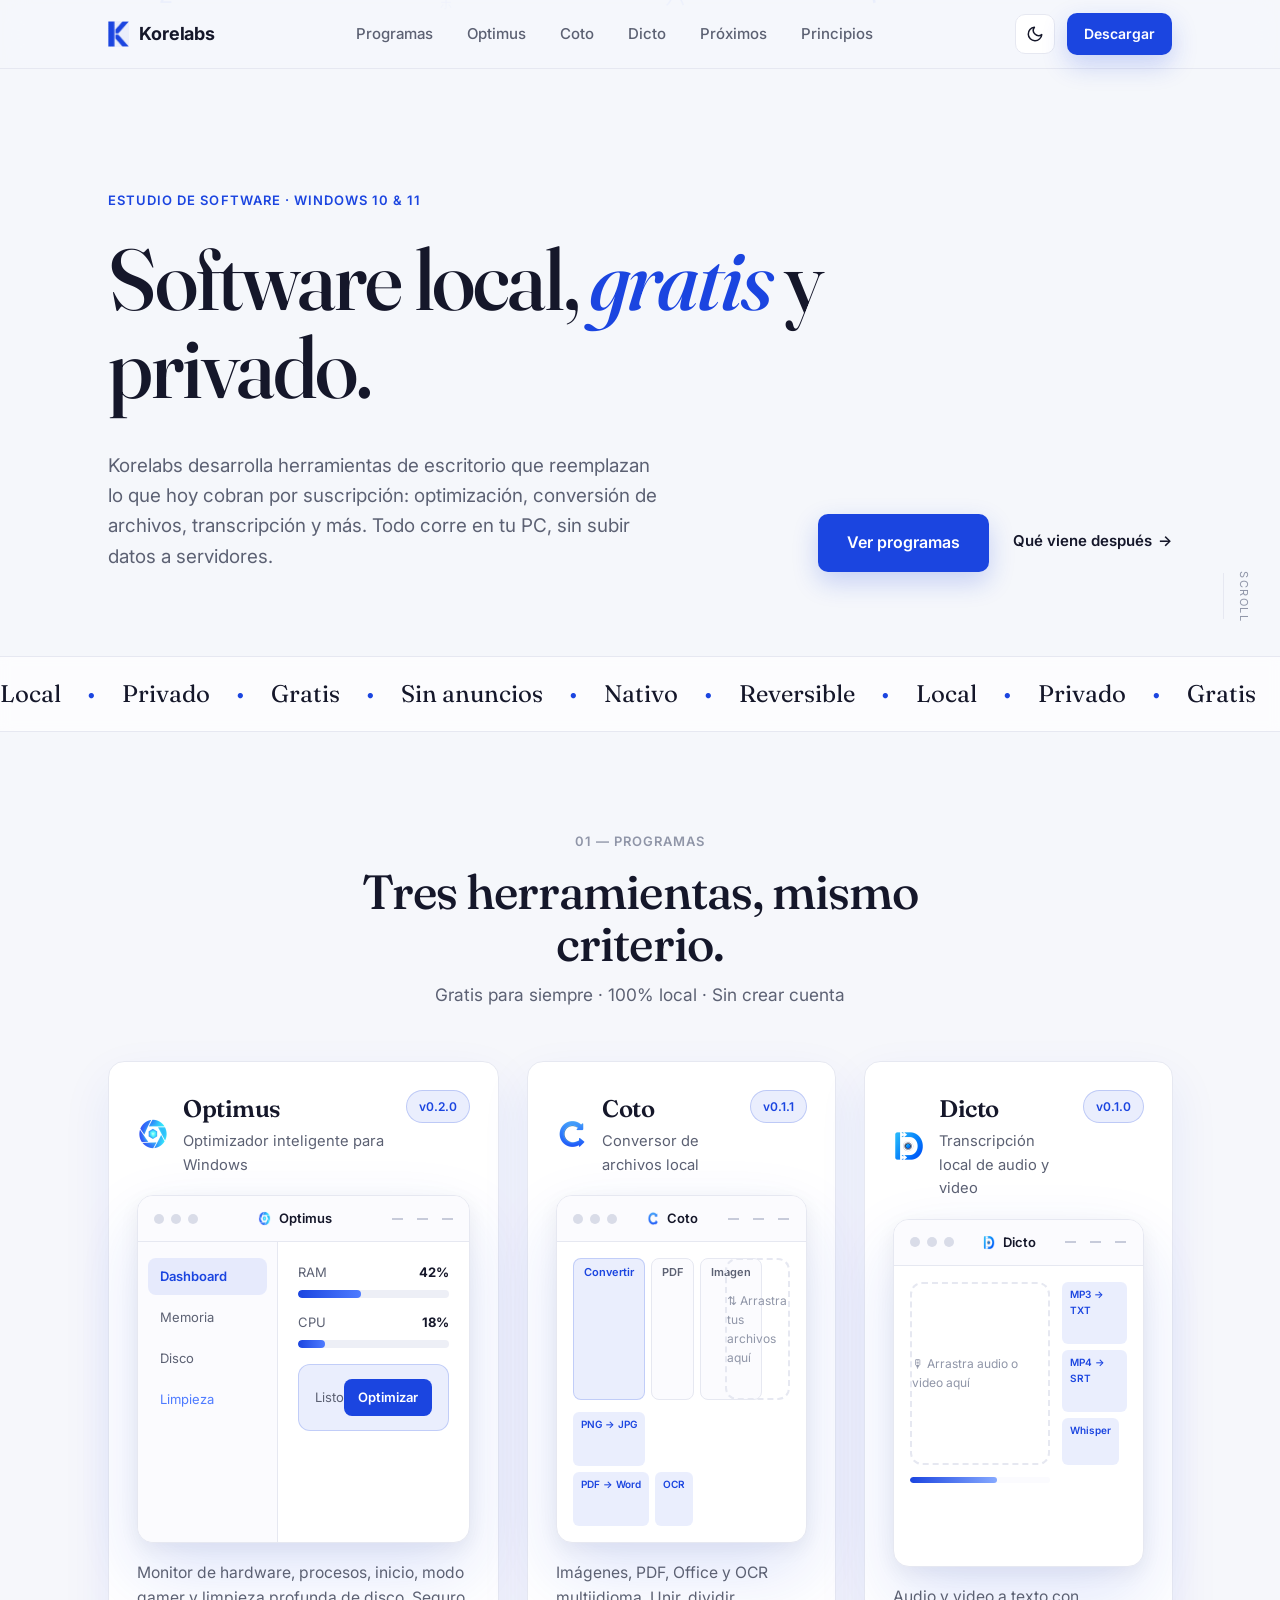
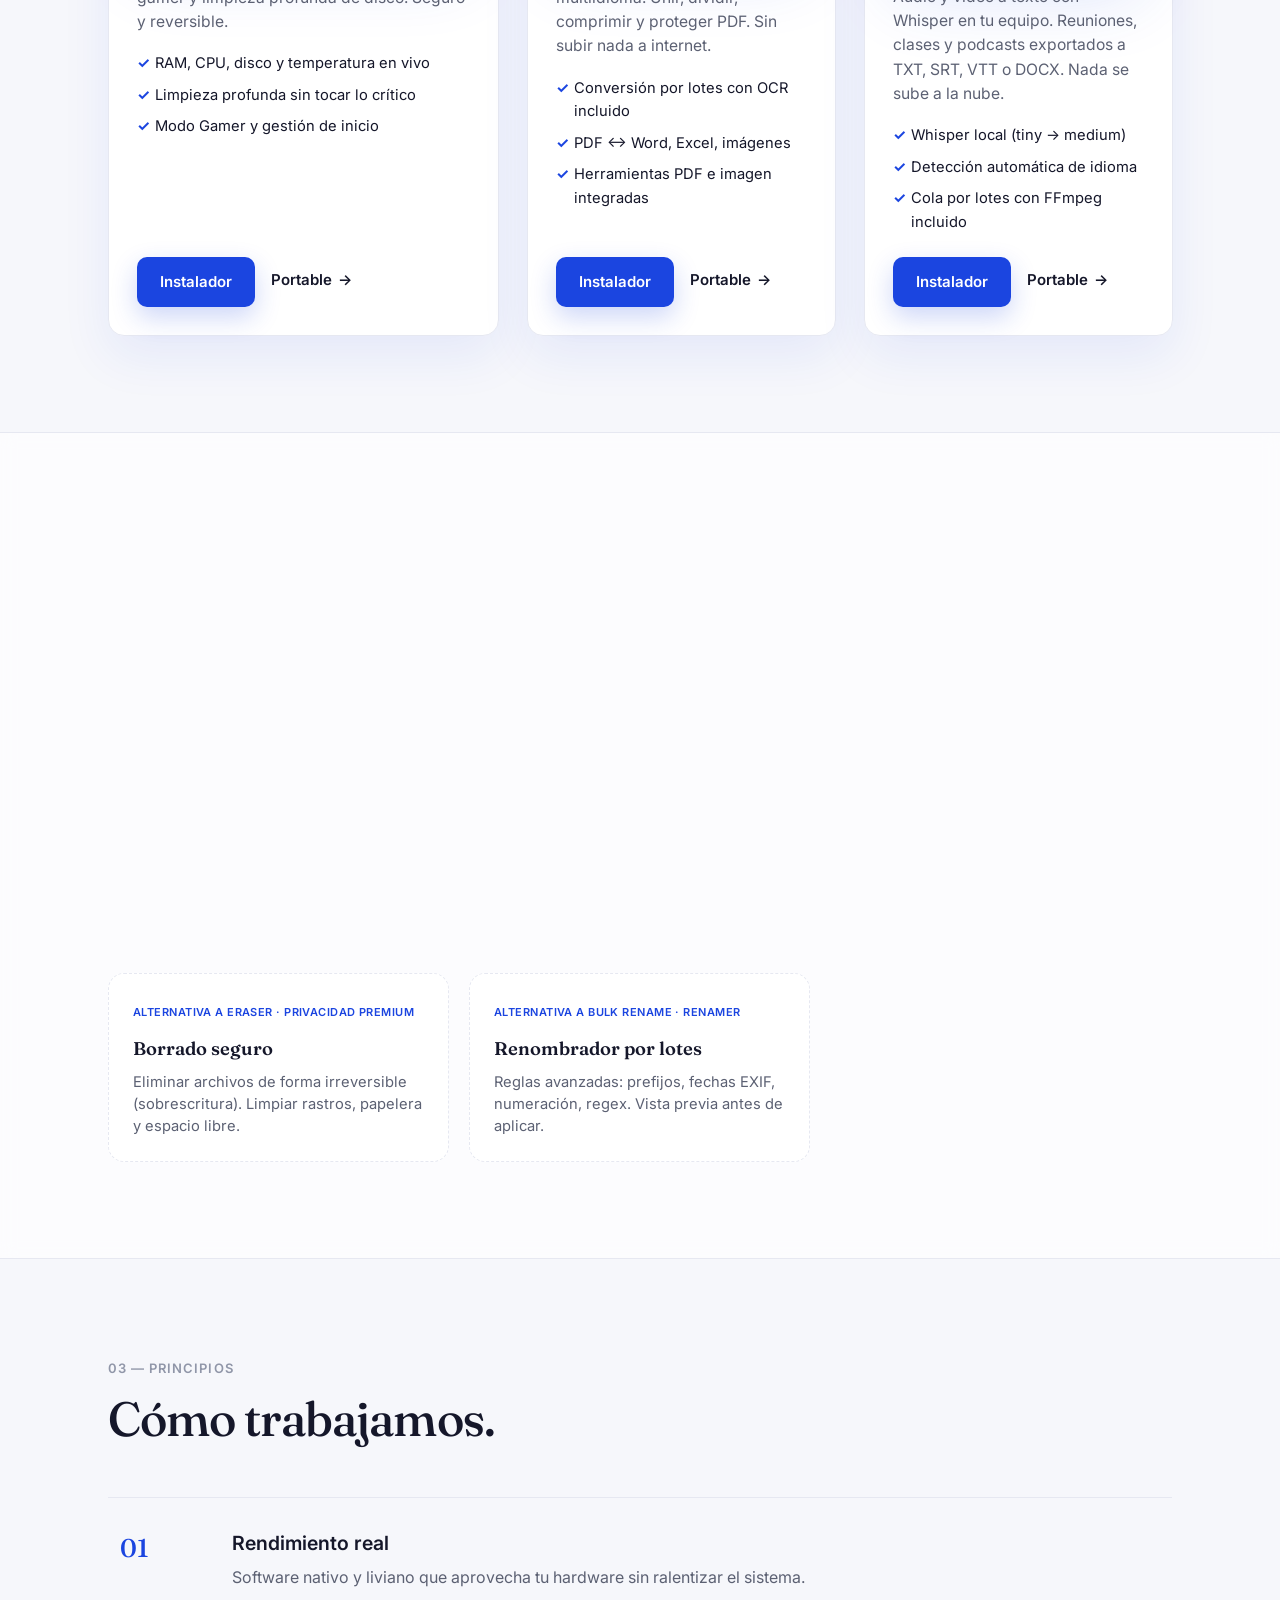
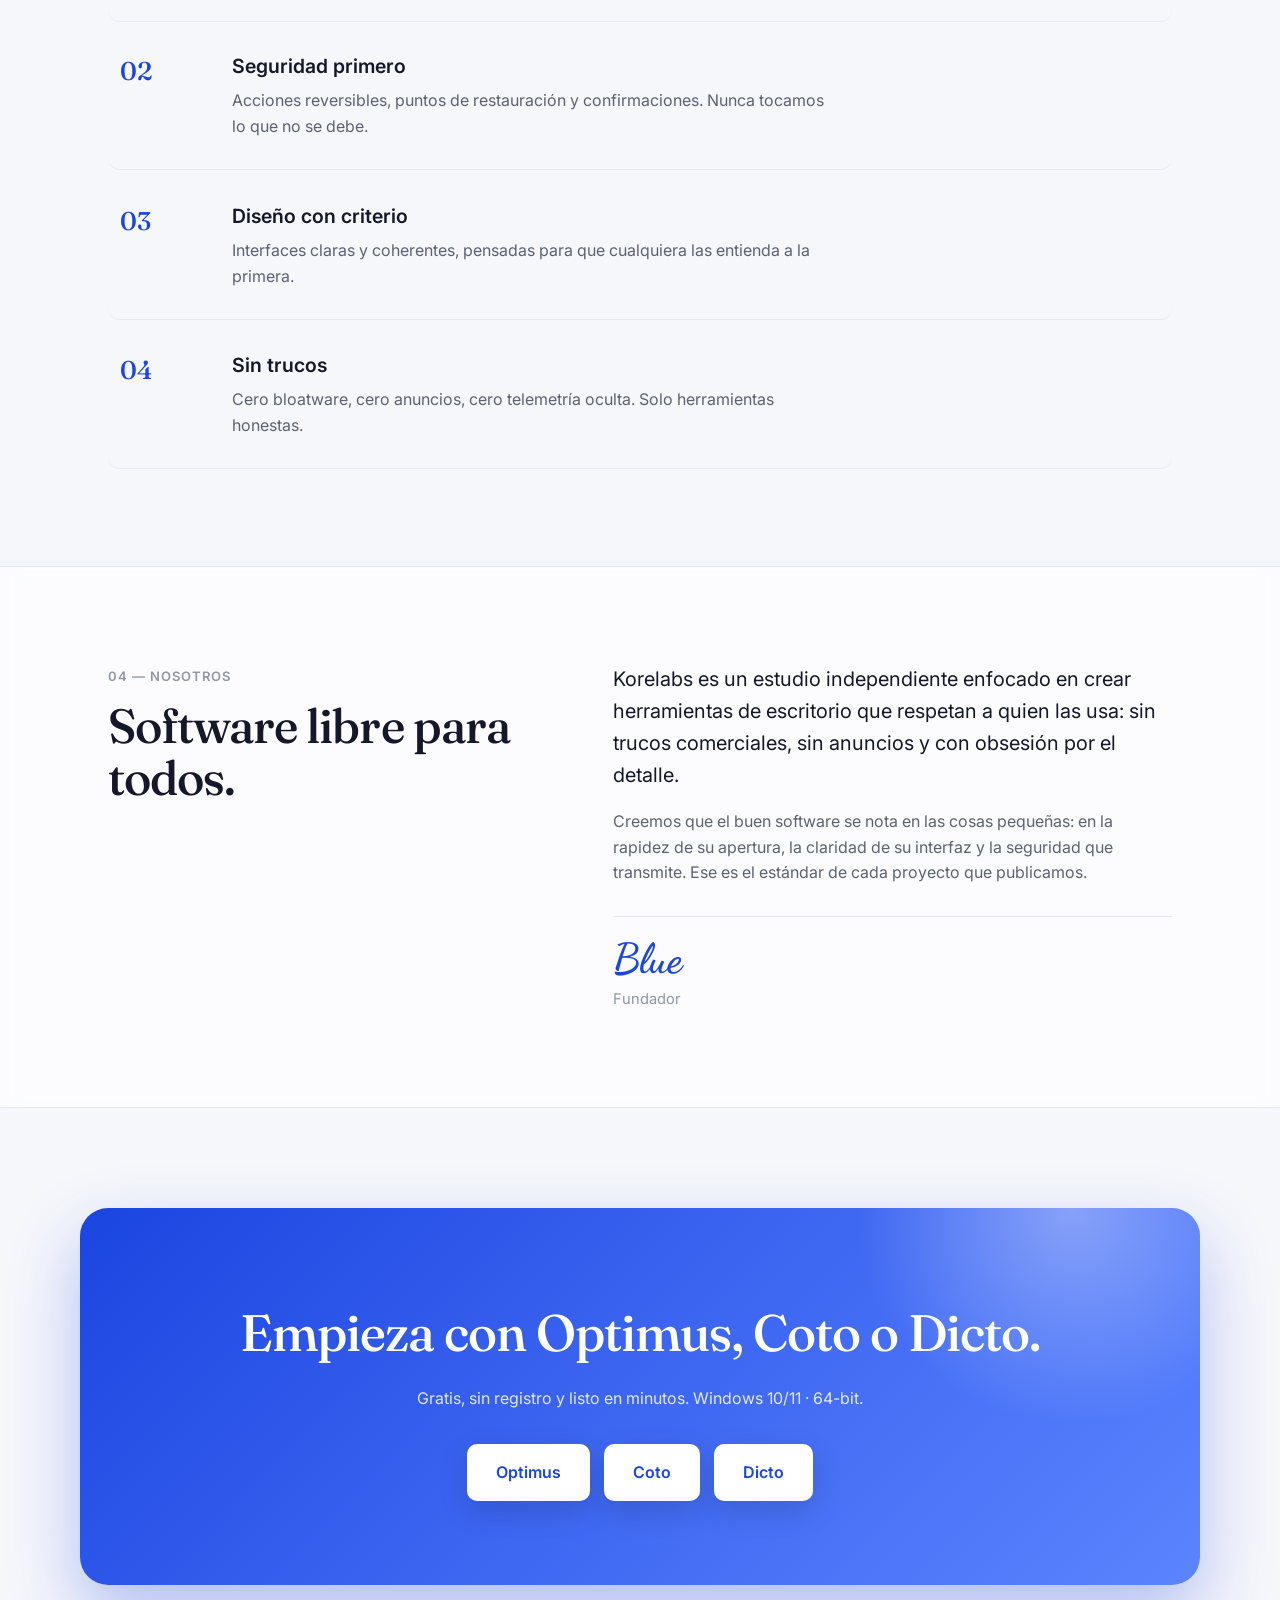
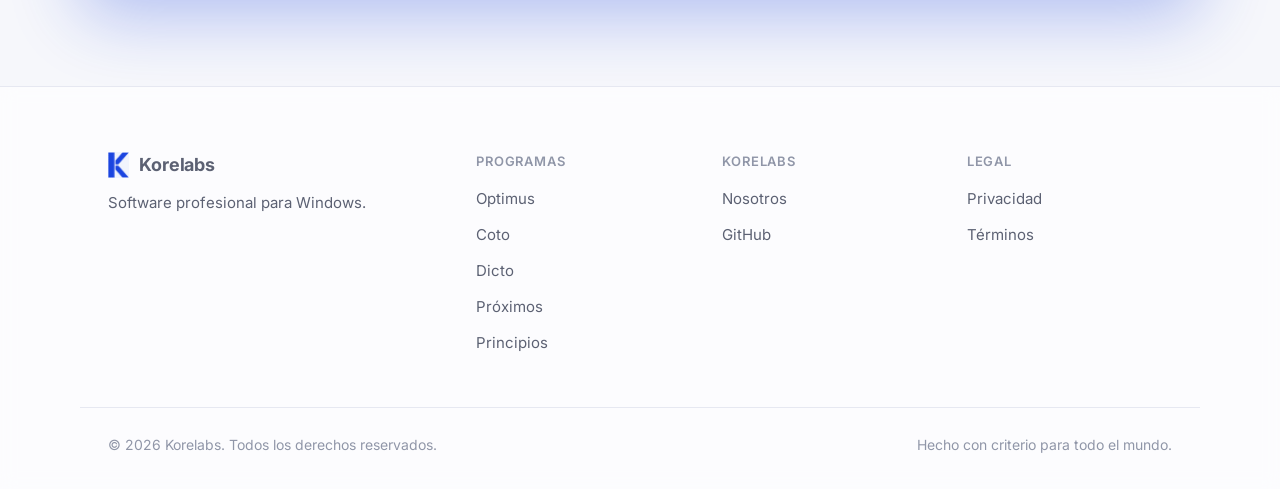
==== commit 0ce7f7cd: "Agrega Dicto a la web: producto, nav, CTA y descargas v0.1.0. Co-authored-by: Cursor <cursoragent@cu" ====
--- a/index.html
+++ b/index.html
@@ -15,8 +15,8 @@
   </script>
 
   <title>Korelabs — Software profesional para Windows</title>
-  <meta name="description" content="Korelabs crea software profesional, moderno y seguro para Windows. Descarga Optimus (optimizador) y Coto (conversor de archivos local). Gratis y sin servidores." />
-  <meta name="keywords" content="Korelabs, Optimus, Coto, conversor PDF, OCR local, optimizador Windows, software Windows, convertir archivos" />
+  <meta name="description" content="Korelabs crea software profesional, moderno y seguro para Windows. Descarga Optimus, Coto y Dicto: optimización, conversión y transcripción 100% local. Gratis y sin servidores." />
+  <meta name="keywords" content="Korelabs, Optimus, Coto, Dicto, transcripción local, Whisper, conversor PDF, OCR local, optimizador Windows" />
   <meta name="author" content="Korelabs" />
   <meta name="robots" content="index, follow" />
   <link rel="canonical" href="https://alexkore.com/" />
@@ -24,12 +24,12 @@
   <meta property="og:type" content="website" />
   <meta property="og:site_name" content="Korelabs" />
   <meta property="og:title" content="Korelabs — Software profesional para Windows" />
-  <meta property="og:description" content="Descarga Optimus y Coto: software moderno, seguro y gratuito para Windows 10 y 11 por Korelabs." />
+  <meta property="og:description" content="Descarga Optimus, Coto y Dicto: software moderno, seguro y gratuito para Windows 10 y 11 por Korelabs." />
   <meta property="og:url" content="https://alexkore.com/" />
   <meta property="og:image" content="https://alexkore.com/assets/img/korelabs-logo.png" />
   <meta name="twitter:card" content="summary_large_image" />
   <meta name="twitter:title" content="Korelabs — Software profesional para Windows" />
-  <meta name="twitter:description" content="Optimus y Coto: software gratuito, local y privado para Windows 10 y 11." />
+  <meta name="twitter:description" content="Optimus, Coto y Dicto: software gratuito, local y privado para Windows 10 y 11." />
   <meta name="twitter:image" content="https://alexkore.com/assets/img/korelabs-logo.png" />
 
   <meta name="theme-color" content="#FBFAF8" />
@@ -74,6 +74,18 @@
     "description": "Conversor de archivos 100% local: imágenes, PDF, Office y OCR sin subir nada a internet."
   }
   </script>
+  <script type="application/ld+json">
+  {
+    "@context": "https://schema.org",
+    "@type": "SoftwareApplication",
+    "name": "Dicto",
+    "applicationCategory": "UtilitiesApplication",
+    "operatingSystem": "Windows 10, Windows 11",
+    "offers": { "@type": "Offer", "price": "0", "priceCurrency": "USD" },
+    "publisher": { "@type": "Organization", "name": "Korelabs" },
+    "description": "Transcripción local de audio y video con Whisper. Exporta TXT, SRT, VTT y DOCX sin subir nada a internet."
+  }
+  </script>
 </head>
 <body>
   <!-- Fondo animado tipo matrix (azul neón) -->
@@ -92,6 +104,7 @@
         <a href="#productos">Programas</a>
         <a href="#optimus">Optimus</a>
         <a href="#coto">Coto</a>
+        <a href="#dicto">Dicto</a>
         <a href="#radar">Próximos</a>
         <a href="#principios">Principios</a>
       </nav>
@@ -118,7 +131,7 @@
         <div class="hero__row">
           <p class="hero__sub" data-reveal>
             Korelabs desarrolla herramientas de escritorio que reemplazan lo que
-            hoy cobran por suscripción: optimización, conversión de archivos, OCR
+            hoy cobran por suscripción: optimización, conversión de archivos, transcripción
             y más. Todo corre en tu PC, sin subir datos a servidores.
           </p>
           <div class="hero__cta" data-reveal>
@@ -156,7 +169,7 @@
       <div class="container">
         <div class="section__head section__head--center" data-reveal>
           <span class="kicker">01 — Programas</span>
-          <h2 class="section__title">Dos herramientas, mismo criterio.</h2>
+          <h2 class="section__title">Tres herramientas, mismo criterio.</h2>
           <p class="section__lead">Gratis para siempre · 100% local · Sin crear cuenta</p>
         </div>
 
@@ -246,6 +259,46 @@
               <a class="link-arrow" href="https://github.com/Korelabs88/coto-releases/releases/download/v0.1.1/COTO-0.1.1-Portable.zip" rel="noopener">Portable</a>
             </div>
           </article>
+
+          <!-- Dicto -->
+          <article class="product-card" id="dicto" data-reveal>
+            <div class="product-card__head">
+              <div class="product-card__brand">
+                <img src="/assets/img/dicto-logo.png" alt="" width="32" height="32" class="product-card__logo product-card__logo--round" />
+                <div>
+                  <h3 class="product-card__name">Dicto</h3>
+                  <p class="product-card__tag">Transcripción local de audio y video</p>
+                </div>
+              </div>
+              <span class="pill pill--live">v0.1.0</span>
+            </div>
+            <div class="app app--compact app--dicto">
+              <div class="app__bar">
+                <span class="app__dots"><i></i><i></i><i></i></span>
+                <span class="app__name"><img src="/assets/img/dicto-logo.png" alt="" class="app__logo app__logo--round" />Dicto</span>
+                <span class="app__win"><i></i><i></i><i></i></span>
+              </div>
+              <div class="app__body app__body--dicto">
+                <div class="app__drop">🎙 Arrastra audio o video aquí</div>
+                <div class="app__row">
+                  <span class="app__chip">MP3 → TXT</span>
+                  <span class="app__chip">MP4 → SRT</span>
+                  <span class="app__chip">Whisper</span>
+                </div>
+                <div class="app__dicto-bar"><span></span></div>
+              </div>
+            </div>
+            <p class="product-card__desc">Audio y video a texto con Whisper en tu equipo. Reuniones, clases y podcasts exportados a TXT, SRT, VTT o DOCX. Nada se sube a la nube.</p>
+            <ul class="product-card__features">
+              <li>Whisper local (tiny → medium)</li>
+              <li>Detección automática de idioma</li>
+              <li>Cola por lotes con FFmpeg incluido</li>
+            </ul>
+            <div class="product-card__actions">
+              <a class="btn btn--primary" href="https://github.com/Korelabs88/dicto-releases/releases/download/v0.1.0/DICTO-0.1.0-Setup.exe" rel="noopener">Instalador</a>
+              <a class="link-arrow" href="https://github.com/Korelabs88/dicto-releases/releases/download/v0.1.0/DICTO-0.1.0-Portable.zip" rel="noopener">Portable</a>
+            </div>
+          </article>
         </div>
       </div>
     </section>
@@ -259,11 +312,6 @@
           <p class="section__lead section__lead--left">Ideas para el próximo programa Korelabs. Misma filosofía: tu PC hace el trabajo, no un servidor con suscripción.</p>
         </div>
         <div class="radar-grid">
-          <article class="radar-card" data-reveal>
-            <span class="radar-card__replaces">Alternativa a Otter.ai · Rev</span>
-            <h3 class="radar-card__title">Transcripción local</h3>
-            <p class="radar-card__text">Audio y video a texto con Whisper en tu equipo. Reuniones, clases y podcasts sin subirlos a la nube.</p>
-          </article>
           <article class="radar-card" data-reveal>
             <span class="radar-card__replaces">Alternativa a Loom · Snagit</span>
             <h3 class="radar-card__title">Captura de pantalla</h3>
@@ -363,11 +411,12 @@
     <!-- CTA -->
     <section class="cta">
       <div class="container cta__inner" data-reveal>
-        <h2 class="cta__title">Empieza con Optimus o Coto.</h2>
+        <h2 class="cta__title">Empieza con Optimus, Coto o Dicto.</h2>
         <p class="cta__text">Gratis, sin registro y listo en minutos. Windows 10/11 · 64-bit.</p>
         <div class="cta__buttons">
           <a class="btn btn--primary btn--lg" href="#optimus">Optimus</a>
           <a class="btn btn--primary btn--lg" href="#coto">Coto</a>
+          <a class="btn btn--primary btn--lg" href="#dicto">Dicto</a>
         </div>
       </div>
     </section>
@@ -387,6 +436,7 @@
         <h4>Programas</h4>
         <a href="#optimus">Optimus</a>
         <a href="#coto">Coto</a>
+        <a href="#dicto">Dicto</a>
         <a href="#radar">Próximos</a>
         <a href="#principios">Principios</a>
       </div>
--- a/assets/css/styles.css
+++ b/assets/css/styles.css
@@ -206,7 +206,7 @@
 .section__lead { color: var(--muted); font-size: 1.08rem; margin-top: 12px; }
 .section__lead--left { max-width: 56ch; }
 
-.products-grid { display: grid; grid-template-columns: repeat(2, 1fr); gap: 28px; margin-top: 48px; }
+.products-grid { display: grid; grid-template-columns: repeat(3, 1fr); gap: 28px; margin-top: 48px; }
 .product-card {
   display: flex; flex-direction: column; gap: 18px;
   padding: 28px; border-radius: var(--radius);
@@ -230,6 +230,9 @@
 .app--compact { box-shadow: none; }
 .app__body--compact { min-height: 200px; grid-template-columns: 110px 1fr; }
 .app__body--coto { display: flex; flex-direction: column; gap: 12px; padding: 16px; min-height: 200px; }
+.app__body--dicto { display: flex; flex-direction: column; gap: 12px; padding: 16px; min-height: 200px; }
+.app__dicto-bar { height: 6px; border-radius: 6px; background: var(--app-side); overflow: hidden; }
+.app__dicto-bar span { display: block; height: 100%; width: 62%; border-radius: 6px; background: linear-gradient(90deg, var(--accent), var(--accent-3)); }
 .app__logo--round { border-radius: 4px; }
 .app__tabs { display: flex; gap: 6px; }
 .app__tab { font-size: 11px; font-weight: 600; padding: 5px 10px; border-radius: 8px; color: var(--muted); background: var(--app-side); border: 1px solid var(--line); }
@@ -372,6 +375,9 @@
 .footer__bottom { display: flex; justify-content: space-between; gap: 16px; flex-wrap: wrap; margin-top: 52px; padding-top: 26px; border-top: 1px solid var(--line); color: var(--muted-2); font-size: 14px; }
 
 /* ===================== Responsive ===================== */
+@media (max-width: 1200px) {
+  .products-grid { grid-template-columns: repeat(2, 1fr); }
+}
 @media (max-width: 900px) {
   .products-grid { grid-template-columns: 1fr; }
   .radar-grid { grid-template-columns: repeat(2, 1fr); }
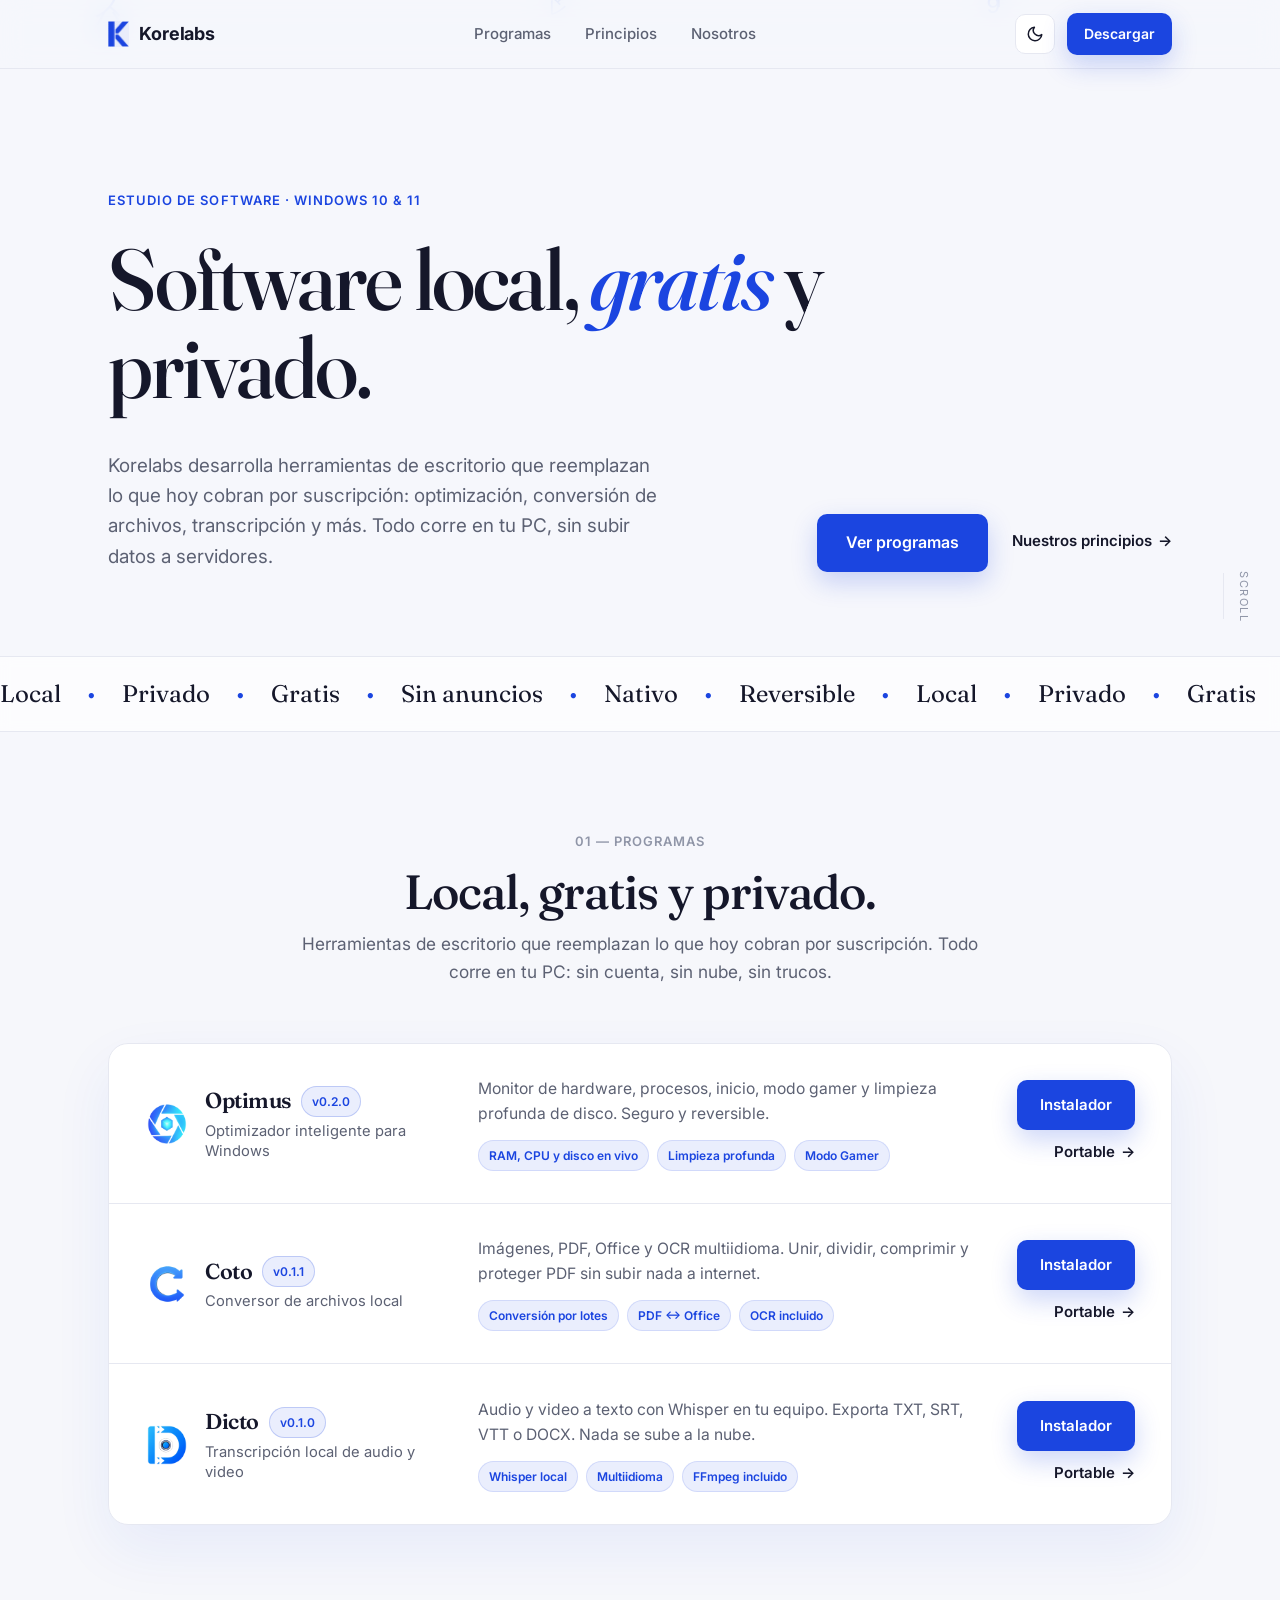
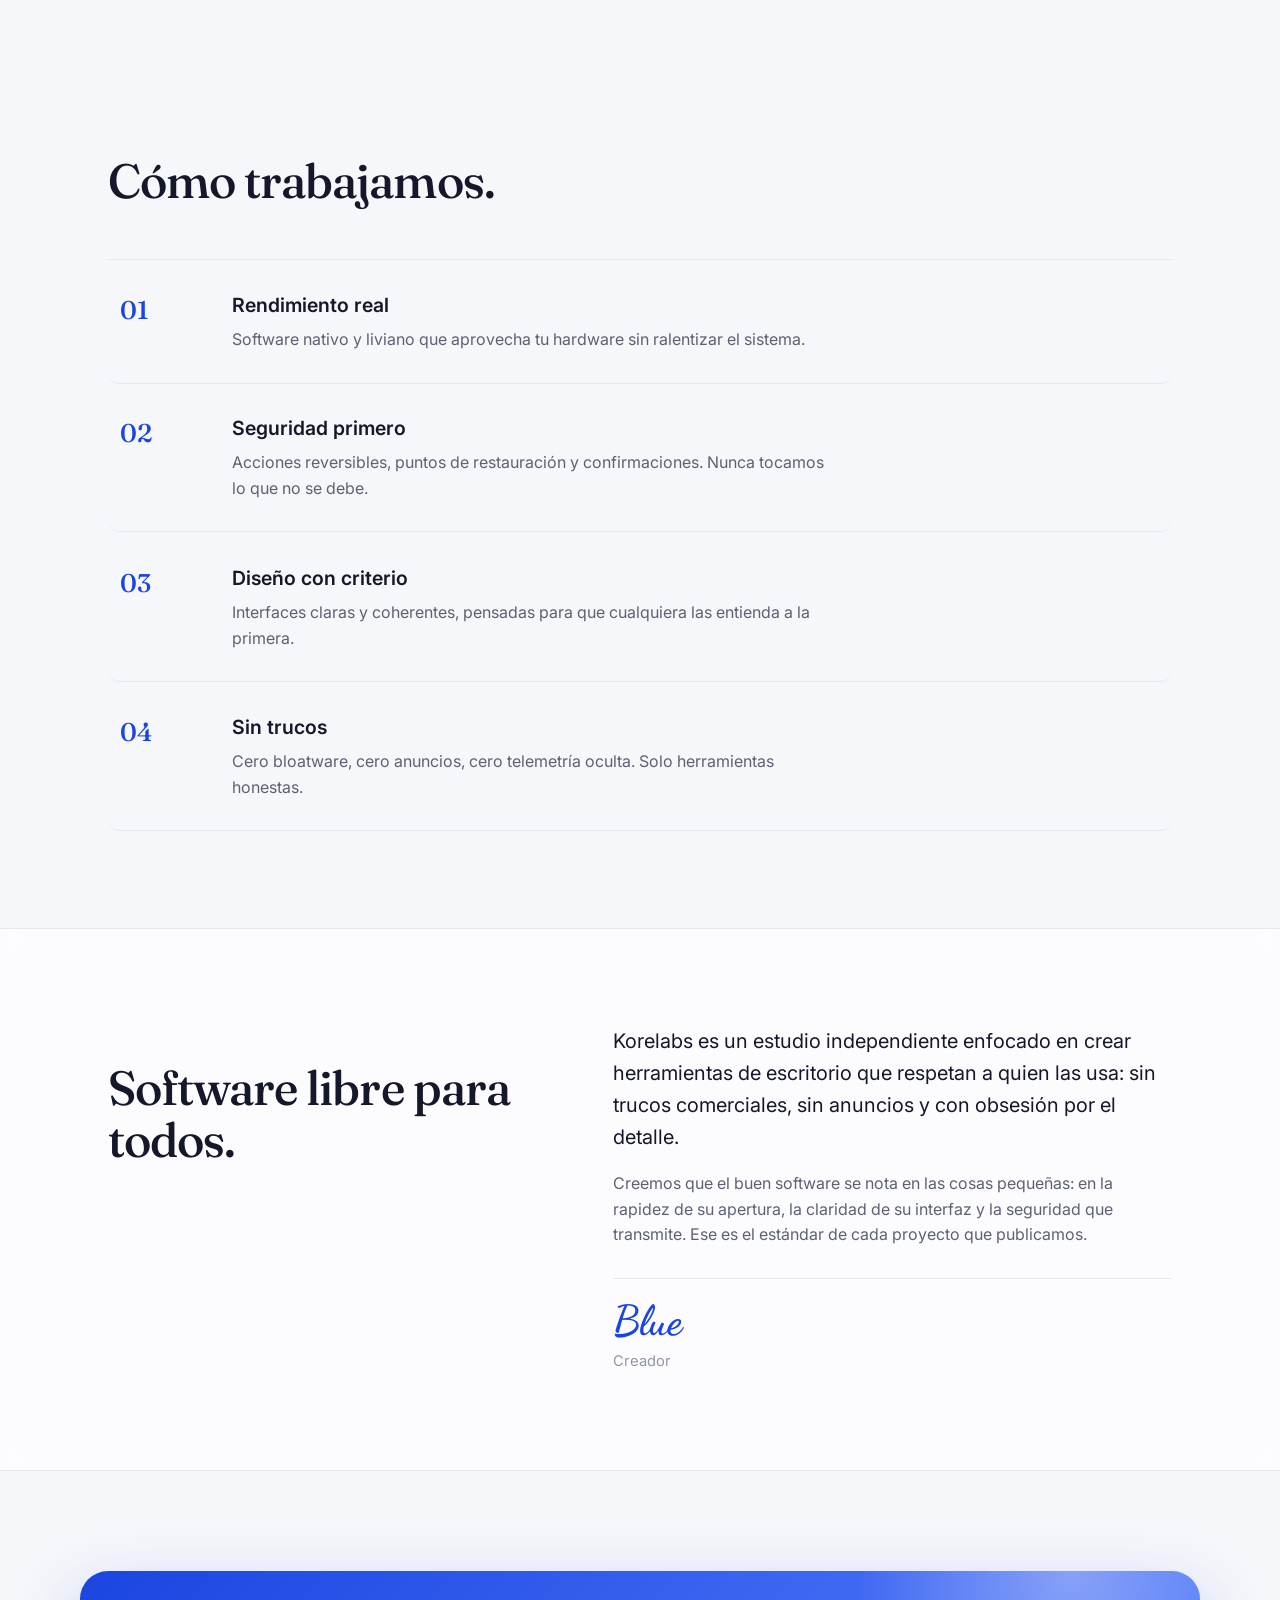
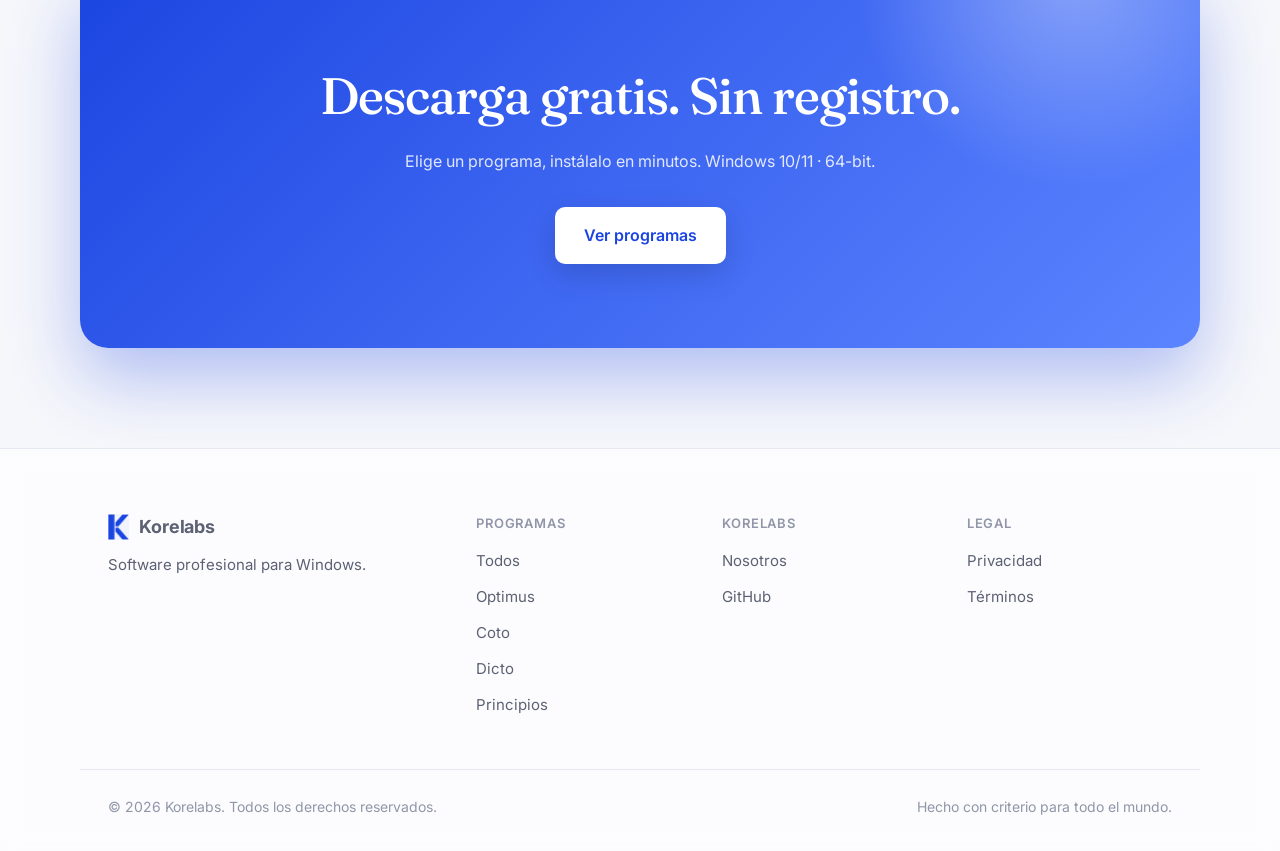
==== commit 46673f24: "Reestructura la landing: lista editorial de programas y elimina sección radar. Co-authored-by: Curso" ====
--- a/index.html
+++ b/index.html
@@ -102,11 +102,8 @@
       </a>
       <nav class="nav__links" aria-label="Navegación principal">
         <a href="#productos">Programas</a>
-        <a href="#optimus">Optimus</a>
-        <a href="#coto">Coto</a>
-        <a href="#dicto">Dicto</a>
-        <a href="#radar">Próximos</a>
         <a href="#principios">Principios</a>
+        <a href="#nosotros">Nosotros</a>
       </nav>
       <div class="nav__actions">
         <button class="theme-toggle" id="themeToggle" type="button" aria-label="Cambiar tema" title="Cambiar tema">
@@ -136,7 +133,7 @@
           </p>
           <div class="hero__cta" data-reveal>
             <a class="btn btn--primary btn--lg" href="#productos">Ver programas</a>
-            <a class="link-arrow" href="#radar">Qué viene después</a>
+            <a class="link-arrow" href="#principios">Nuestros principios</a>
           </div>
         </div>
       </div>
@@ -169,173 +166,84 @@
       <div class="container">
         <div class="section__head section__head--center" data-reveal>
           <span class="kicker">01 — Programas</span>
-          <h2 class="section__title">Tres herramientas, mismo criterio.</h2>
-          <p class="section__lead">Gratis para siempre · 100% local · Sin crear cuenta</p>
-        </div>
-
-        <div class="products-grid">
-          <!-- Optimus -->
-          <article class="product-card" id="optimus" data-reveal>
-            <div class="product-card__head">
-              <div class="product-card__brand">
-                <img src="/assets/img/optimus-logo.png" alt="" width="32" height="32" class="product-card__logo" />
-                <div>
-                  <h3 class="product-card__name">Optimus</h3>
-                  <p class="product-card__tag">Optimizador inteligente para Windows</p>
+          <h2 class="section__title">Local, gratis y privado.</h2>
+          <p class="section__lead">Herramientas de escritorio que reemplazan lo que hoy cobran por suscripción. Todo corre en tu PC: sin cuenta, sin nube, sin trucos.</p>
+        </div>
+
+        <div class="products-list">
+          <article class="product-row" id="optimus" data-reveal>
+            <div class="product-row__brand">
+              <img src="/assets/img/optimus-logo.png" alt="" width="44" height="44" class="product-row__logo" />
+              <div>
+                <div class="product-row__title">
+                  <h3 class="product-row__name">Optimus</h3>
+                  <span class="pill pill--live">v0.2.0</span>
                 </div>
+                <p class="product-row__tag">Optimizador inteligente para Windows</p>
               </div>
-              <span class="pill pill--live">v0.2.0</span>
-            </div>
-            <div class="app app--compact">
-              <div class="app__bar">
-                <span class="app__dots"><i></i><i></i><i></i></span>
-                <span class="app__name"><img src="/assets/img/optimus-logo.png" alt="" class="app__logo" />Optimus</span>
-                <span class="app__win"><i></i><i></i><i></i></span>
-              </div>
-              <div class="app__body app__body--compact">
-                <aside class="app__side">
-                  <span class="app__navitem is-active">Dashboard</span>
-                  <span class="app__navitem">Memoria</span>
-                  <span class="app__navitem">Disco</span>
-                  <span class="app__navitem app__navitem--accent">Limpieza</span>
-                </aside>
-                <div class="app__main">
-                  <div class="app__stats">
-                    <div class="stat"><div class="stat__top"><span>RAM</span><b>42%</b></div><div class="bar"><span style="width:42%"></span></div></div>
-                    <div class="stat"><div class="stat__top"><span>CPU</span><b>18%</b></div><div class="bar"><span style="width:18%"></span></div></div>
-                  </div>
-                  <div class="app__cta"><span class="app__cta-label">Listo</span><span class="app__cta-btn">Optimizar</span></div>
-                </div>
-              </div>
-            </div>
-            <p class="product-card__desc">Monitor de hardware, procesos, inicio, modo gamer y limpieza profunda de disco. Seguro y reversible.</p>
-            <ul class="product-card__features">
-              <li>RAM, CPU, disco y temperatura en vivo</li>
-              <li>Limpieza profunda sin tocar lo crítico</li>
-              <li>Modo Gamer y gestión de inicio</li>
-            </ul>
-            <div class="product-card__actions">
+            </div>
+            <div class="product-row__body">
+              <p class="product-row__desc">Monitor de hardware, procesos, inicio, modo gamer y limpieza profunda de disco. Seguro y reversible.</p>
+              <ul class="product-row__highlights">
+                <li>RAM, CPU y disco en vivo</li>
+                <li>Limpieza profunda</li>
+                <li>Modo Gamer</li>
+              </ul>
+            </div>
+            <div class="product-row__actions">
               <a class="btn btn--primary" href="https://github.com/Korelabs88/optimus-releases/releases/download/v0.2.0/OPTIMUS-0.2.0-Setup.exe" rel="noopener">Instalador</a>
               <a class="link-arrow" href="https://github.com/Korelabs88/optimus-releases/releases/download/v0.2.0/OPTIMUS-0.2.0-Portable.exe" rel="noopener">Portable</a>
             </div>
           </article>
 
-          <!-- Coto -->
-          <article class="product-card" id="coto" data-reveal>
-            <div class="product-card__head">
-              <div class="product-card__brand">
-                <img src="/assets/img/coto-logo.png" alt="" width="32" height="32" class="product-card__logo product-card__logo--round" />
-                <div>
-                  <h3 class="product-card__name">Coto</h3>
-                  <p class="product-card__tag">Conversor de archivos local</p>
+          <article class="product-row" id="coto" data-reveal>
+            <div class="product-row__brand">
+              <img src="/assets/img/coto-logo.png" alt="" width="44" height="44" class="product-row__logo product-row__logo--round" />
+              <div>
+                <div class="product-row__title">
+                  <h3 class="product-row__name">Coto</h3>
+                  <span class="pill pill--live">v0.1.1</span>
                 </div>
+                <p class="product-row__tag">Conversor de archivos local</p>
               </div>
-              <span class="pill pill--live">v0.1.1</span>
-            </div>
-            <div class="app app--compact app--coto">
-              <div class="app__bar">
-                <span class="app__dots"><i></i><i></i><i></i></span>
-                <span class="app__name"><img src="/assets/img/coto-logo.png" alt="" class="app__logo app__logo--round" />Coto</span>
-                <span class="app__win"><i></i><i></i><i></i></span>
-              </div>
-              <div class="app__body app__body--coto">
-                <div class="app__tabs">
-                  <span class="app__tab is-active">Convertir</span>
-                  <span class="app__tab">PDF</span>
-                  <span class="app__tab">Imagen</span>
-                </div>
-                <div class="app__drop">⇅ Arrastra tus archivos aquí</div>
-                <div class="app__row"><span class="app__chip">PNG → JPG</span><span class="app__chip">PDF → Word</span><span class="app__chip">OCR</span></div>
-              </div>
-            </div>
-            <p class="product-card__desc">Imágenes, PDF, Office y OCR multiidioma. Unir, dividir, comprimir y proteger PDF. Sin subir nada a internet.</p>
-            <ul class="product-card__features">
-              <li>Conversión por lotes con OCR incluido</li>
-              <li>PDF ↔ Word, Excel, imágenes</li>
-              <li>Herramientas PDF e imagen integradas</li>
-            </ul>
-            <div class="product-card__actions">
+            </div>
+            <div class="product-row__body">
+              <p class="product-row__desc">Imágenes, PDF, Office y OCR multiidioma. Unir, dividir, comprimir y proteger PDF sin subir nada a internet.</p>
+              <ul class="product-row__highlights">
+                <li>Conversión por lotes</li>
+                <li>PDF ↔ Office</li>
+                <li>OCR incluido</li>
+              </ul>
+            </div>
+            <div class="product-row__actions">
               <a class="btn btn--primary" href="https://github.com/Korelabs88/coto-releases/releases/download/v0.1.1/COTO-0.1.1-Setup.exe" rel="noopener">Instalador</a>
               <a class="link-arrow" href="https://github.com/Korelabs88/coto-releases/releases/download/v0.1.1/COTO-0.1.1-Portable.zip" rel="noopener">Portable</a>
             </div>
           </article>
 
-          <!-- Dicto -->
-          <article class="product-card" id="dicto" data-reveal>
-            <div class="product-card__head">
-              <div class="product-card__brand">
-                <img src="/assets/img/dicto-logo.png" alt="" width="32" height="32" class="product-card__logo product-card__logo--round" />
-                <div>
-                  <h3 class="product-card__name">Dicto</h3>
-                  <p class="product-card__tag">Transcripción local de audio y video</p>
+          <article class="product-row" id="dicto" data-reveal>
+            <div class="product-row__brand">
+              <img src="/assets/img/dicto-logo.png" alt="" width="44" height="44" class="product-row__logo product-row__logo--round" />
+              <div>
+                <div class="product-row__title">
+                  <h3 class="product-row__name">Dicto</h3>
+                  <span class="pill pill--live">v0.1.0</span>
                 </div>
+                <p class="product-row__tag">Transcripción local de audio y video</p>
               </div>
-              <span class="pill pill--live">v0.1.0</span>
-            </div>
-            <div class="app app--compact app--dicto">
-              <div class="app__bar">
-                <span class="app__dots"><i></i><i></i><i></i></span>
-                <span class="app__name"><img src="/assets/img/dicto-logo.png" alt="" class="app__logo app__logo--round" />Dicto</span>
-                <span class="app__win"><i></i><i></i><i></i></span>
-              </div>
-              <div class="app__body app__body--dicto">
-                <div class="app__drop">🎙 Arrastra audio o video aquí</div>
-                <div class="app__row">
-                  <span class="app__chip">MP3 → TXT</span>
-                  <span class="app__chip">MP4 → SRT</span>
-                  <span class="app__chip">Whisper</span>
-                </div>
-                <div class="app__dicto-bar"><span></span></div>
-              </div>
-            </div>
-            <p class="product-card__desc">Audio y video a texto con Whisper en tu equipo. Reuniones, clases y podcasts exportados a TXT, SRT, VTT o DOCX. Nada se sube a la nube.</p>
-            <ul class="product-card__features">
-              <li>Whisper local (tiny → medium)</li>
-              <li>Detección automática de idioma</li>
-              <li>Cola por lotes con FFmpeg incluido</li>
-            </ul>
-            <div class="product-card__actions">
+            </div>
+            <div class="product-row__body">
+              <p class="product-row__desc">Audio y video a texto con Whisper en tu equipo. Exporta TXT, SRT, VTT o DOCX. Nada se sube a la nube.</p>
+              <ul class="product-row__highlights">
+                <li>Whisper local</li>
+                <li>Multiidioma</li>
+                <li>FFmpeg incluido</li>
+              </ul>
+            </div>
+            <div class="product-row__actions">
               <a class="btn btn--primary" href="https://github.com/Korelabs88/dicto-releases/releases/download/v0.1.0/DICTO-0.1.0-Setup.exe" rel="noopener">Instalador</a>
               <a class="link-arrow" href="https://github.com/Korelabs88/dicto-releases/releases/download/v0.1.0/DICTO-0.1.0-Portable.zip" rel="noopener">Portable</a>
             </div>
-          </article>
-        </div>
-      </div>
-    </section>
-
-    <!-- PRÓXIMOS / RADAR -->
-    <section class="section section--radar" id="radar">
-      <div class="container">
-        <div class="section__head" data-reveal>
-          <span class="kicker">02 — En el radar</span>
-          <h2 class="section__title">Lo que hoy es de pago, mañana local y gratis.</h2>
-          <p class="section__lead section__lead--left">Ideas para el próximo programa Korelabs. Misma filosofía: tu PC hace el trabajo, no un servidor con suscripción.</p>
-        </div>
-        <div class="radar-grid">
-          <article class="radar-card" data-reveal>
-            <span class="radar-card__replaces">Alternativa a Loom · Snagit</span>
-            <h3 class="radar-card__title">Captura de pantalla</h3>
-            <p class="radar-card__text">Grabar pantalla, webcam y micrófono. Exportar MP4/GIF localmente, sin límite de minutos ni marca de agua.</p>
-          </article>
-          <article class="radar-card" data-reveal>
-            <span class="radar-card__replaces">Alternativa a HandBrake Pro · CloudConvert</span>
-            <h3 class="radar-card__title">Conversor de video</h3>
-            <p class="radar-card__text">MP4, MKV, AVI, recortar, comprimir y extraer audio con FFmpeg. Por lotes, sin colas en servidores.</p>
-          </article>
-          <article class="radar-card" data-reveal>
-            <span class="radar-card__replaces">Alternativa a DupeGuru · Gemini Photos</span>
-            <h3 class="radar-card__title">Duplicados inteligentes</h3>
-            <p class="radar-card__text">Detectar fotos, videos y archivos repetidos por contenido (hash), no solo por nombre. Liberar espacio con preview.</p>
-          </article>
-          <article class="radar-card" data-reveal>
-            <span class="radar-card__replaces">Alternativa a Eraser · Privacidad premium</span>
-            <h3 class="radar-card__title">Borrado seguro</h3>
-            <p class="radar-card__text">Eliminar archivos de forma irreversible (sobrescritura). Limpiar rastros, papelera y espacio libre.</p>
-          </article>
-          <article class="radar-card" data-reveal>
-            <span class="radar-card__replaces">Alternativa a Bulk Rename · Renamer</span>
-            <h3 class="radar-card__title">Renombrador por lotes</h3>
-            <p class="radar-card__text">Reglas avanzadas: prefijos, fechas EXIF, numeración, regex. Vista previa antes de aplicar.</p>
           </article>
         </div>
       </div>
@@ -345,7 +253,7 @@
     <section class="section" id="principios">
       <div class="container">
         <div class="section__head">
-          <span class="kicker" data-reveal>03 — Principios</span>
+          <span class="kicker" data-reveal>02 — Principios</span>
           <h2 class="section__title" data-reveal>Cómo trabajamos.</h2>
         </div>
 
@@ -386,7 +294,7 @@
     <section class="section section--about" id="nosotros">
       <div class="container about">
         <div class="about__left">
-          <span class="kicker" data-reveal>04 — Nosotros</span>
+          <span class="kicker" data-reveal>03 — Nosotros</span>
           <h2 class="about__title" data-reveal>Software libre para todos.</h2>
         </div>
         <div class="about__right" data-reveal>
@@ -402,7 +310,7 @@
           </p>
           <div class="about__signature">
             <span class="about__name">Blue</span>
-            <span class="about__role">Fundador</span>
+            <span class="about__role">Creador</span>
           </div>
         </div>
       </div>
@@ -411,12 +319,10 @@
     <!-- CTA -->
     <section class="cta">
       <div class="container cta__inner" data-reveal>
-        <h2 class="cta__title">Empieza con Optimus, Coto o Dicto.</h2>
-        <p class="cta__text">Gratis, sin registro y listo en minutos. Windows 10/11 · 64-bit.</p>
+        <h2 class="cta__title">Descarga gratis. Sin registro.</h2>
+        <p class="cta__text">Elige un programa, instálalo en minutos. Windows 10/11 · 64-bit.</p>
         <div class="cta__buttons">
-          <a class="btn btn--primary btn--lg" href="#optimus">Optimus</a>
-          <a class="btn btn--primary btn--lg" href="#coto">Coto</a>
-          <a class="btn btn--primary btn--lg" href="#dicto">Dicto</a>
+          <a class="btn btn--primary btn--lg" href="#productos">Ver programas</a>
         </div>
       </div>
     </section>
@@ -434,10 +340,10 @@
       </div>
       <div class="footer__col">
         <h4>Programas</h4>
+        <a href="#productos">Todos</a>
         <a href="#optimus">Optimus</a>
         <a href="#coto">Coto</a>
         <a href="#dicto">Dicto</a>
-        <a href="#radar">Próximos</a>
         <a href="#principios">Principios</a>
       </div>
       <div class="footer__col">
--- a/assets/css/styles.css
+++ b/assets/css/styles.css
@@ -200,59 +200,74 @@
 .marquee__track .dot { color: var(--accent); }
 @keyframes marquee { from { transform: translateX(0); } to { transform: translateX(-50%); } }
 
-/* ===================== Programas (grid equilibrado) ===================== */
-.section--products { padding-top: 72px; }
-.section__head--center { text-align: center; max-width: 640px; margin-left: auto; margin-right: auto; }
-.section__lead { color: var(--muted); font-size: 1.08rem; margin-top: 12px; }
-.section__lead--left { max-width: 56ch; }
-
-.products-grid { display: grid; grid-template-columns: repeat(3, 1fr); gap: 28px; margin-top: 48px; }
-.product-card {
-  display: flex; flex-direction: column; gap: 18px;
-  padding: 28px; border-radius: var(--radius);
-  background: var(--surface); border: 1px solid var(--line);
-  box-shadow: 0 20px 50px rgba(27, 69, 224, 0.08);
-  transition: transform 0.25s var(--ease), box-shadow 0.25s var(--ease);
-}
-.product-card:hover { transform: translateY(-4px); box-shadow: 0 28px 60px rgba(27, 69, 224, 0.12); }
-.product-card__head { display: flex; align-items: flex-start; justify-content: space-between; gap: 12px; }
-.product-card__brand { display: flex; align-items: center; gap: 14px; }
-.product-card__logo { display: block; height: 32px; width: auto; }
-.product-card__logo--round { border-radius: 8px; }
-.product-card__name { font-family: 'Fraunces', Georgia, serif; font-size: 1.5rem; font-weight: 600; letter-spacing: -0.02em; }
-.product-card__tag { color: var(--muted); font-size: 0.92rem; margin-top: 2px; }
-.product-card__desc { color: var(--muted); font-size: 0.98rem; line-height: 1.55; }
-.product-card__features { list-style: none; display: flex; flex-direction: column; gap: 8px; }
-.product-card__features li { font-size: 0.92rem; color: var(--ink); padding-left: 18px; position: relative; }
-.product-card__features li::before { content: "✓"; position: absolute; left: 0; color: var(--accent); font-weight: 700; }
-.product-card__actions { display: flex; align-items: center; gap: 16px; margin-top: auto; padding-top: 4px; }
-
-.app--compact { box-shadow: none; }
-.app__body--compact { min-height: 200px; grid-template-columns: 110px 1fr; }
-.app__body--coto { display: flex; flex-direction: column; gap: 12px; padding: 16px; min-height: 200px; }
-.app__body--dicto { display: flex; flex-direction: column; gap: 12px; padding: 16px; min-height: 200px; }
-.app__dicto-bar { height: 6px; border-radius: 6px; background: var(--app-side); overflow: hidden; }
-.app__dicto-bar span { display: block; height: 100%; width: 62%; border-radius: 6px; background: linear-gradient(90deg, var(--accent), var(--accent-3)); }
-.app__logo--round { border-radius: 4px; }
-.app__tabs { display: flex; gap: 6px; }
-.app__tab { font-size: 11px; font-weight: 600; padding: 5px 10px; border-radius: 8px; color: var(--muted); background: var(--app-side); border: 1px solid var(--line); }
-.app__tab.is-active { background: var(--accent-soft); color: var(--accent); border-color: rgba(27, 69, 224, 0.2); }
-.app__drop { flex: 1; display: flex; align-items: center; justify-content: center; border: 2px dashed var(--line); border-radius: 12px; color: var(--muted-2); font-size: 12px; min-height: 72px; }
-.app__row { display: flex; flex-wrap: wrap; gap: 6px; }
-.app__chip { font-size: 10px; font-weight: 600; padding: 4px 8px; border-radius: 6px; background: var(--accent-soft); color: var(--accent); }
-
-/* ===================== Radar (próximos programas) ===================== */
-.section--radar { background: var(--glass); backdrop-filter: blur(8px); border-top: 1px solid var(--line); border-bottom: 1px solid var(--line); }
-.radar-grid { display: grid; grid-template-columns: repeat(3, 1fr); gap: 20px; margin-top: 40px; }
-.radar-card {
-  padding: 24px; border-radius: var(--radius);
-  background: var(--surface); border: 1px dashed var(--line);
-  transition: border-color 0.25s ease, transform 0.25s var(--ease);
-}
-.radar-card:hover { transform: translateY(-3px); border-color: var(--accent-3); border-style: solid; }
-.radar-card__replaces { font-size: 11px; font-weight: 600; letter-spacing: 0.04em; text-transform: uppercase; color: var(--accent); }
-.radar-card__title { font-family: 'Fraunces', Georgia, serif; font-size: 1.15rem; font-weight: 600; margin-top: 10px; color: var(--ink); }
-.radar-card__text { color: var(--muted); font-size: 0.92rem; margin-top: 8px; line-height: 1.5; }
+/* ===================== Programas (lista editorial) ===================== */
+.section--products { padding-top: 72px; padding-bottom: 80px; }
+.section__head--center { text-align: center; max-width: 680px; margin-left: auto; margin-right: auto; }
+.section__lead { color: var(--muted); font-size: 1.08rem; margin-top: 12px; line-height: 1.65; }
+
+.products-list {
+  margin-top: 56px;
+  border: 1px solid var(--line);
+  border-radius: calc(var(--radius) + 4px);
+  background: var(--surface);
+  overflow: hidden;
+  box-shadow: 0 24px 60px rgba(27, 69, 224, 0.07);
+}
+
+.product-row {
+  display: grid;
+  grid-template-columns: minmax(220px, 0.95fr) minmax(0, 1.6fr) auto;
+  gap: 28px 32px;
+  align-items: center;
+  padding: 32px 36px;
+  border-bottom: 1px solid var(--line);
+  transition: background 0.22s ease;
+}
+.product-row:last-child { border-bottom: none; }
+.product-row:hover { background: var(--accent-soft); }
+
+.product-row__brand { display: flex; align-items: center; gap: 16px; min-width: 0; }
+.product-row__logo { display: block; width: 44px; height: 44px; flex-shrink: 0; object-fit: contain; }
+.product-row__logo--round { border-radius: 10px; }
+.product-row__title { display: flex; align-items: center; gap: 10px; flex-wrap: wrap; }
+.product-row__name {
+  font-family: 'Fraunces', Georgia, serif;
+  font-size: 1.35rem;
+  font-weight: 600;
+  letter-spacing: -0.02em;
+  line-height: 1.1;
+}
+.product-row__tag { color: var(--muted); font-size: 0.92rem; margin-top: 4px; line-height: 1.4; }
+
+.product-row__body { min-width: 0; }
+.product-row__desc { color: var(--muted); font-size: 0.98rem; line-height: 1.6; max-width: 52ch; }
+.product-row__highlights {
+  list-style: none;
+  display: flex;
+  flex-wrap: wrap;
+  gap: 8px;
+  margin-top: 14px;
+}
+.product-row__highlights li {
+  font-size: 12px;
+  font-weight: 600;
+  padding: 5px 10px;
+  border-radius: 999px;
+  background: var(--accent-soft);
+  color: var(--accent);
+  border: 1px solid rgba(27, 69, 224, 0.12);
+}
+
+.product-row__actions {
+  display: flex;
+  flex-direction: column;
+  align-items: flex-end;
+  gap: 10px;
+  flex-shrink: 0;
+}
+
+.pill { font-size: 12px; font-weight: 600; padding: 5px 10px; border-radius: 999px; background: var(--surface); color: var(--muted); border: 1px solid var(--line); white-space: nowrap; }
+.pill--live { background: var(--accent-soft); color: var(--accent); border-color: rgba(27, 69, 224, 0.22); }
 
 .cta__buttons { display: flex; gap: 14px; justify-content: center; flex-wrap: wrap; }
 
@@ -310,9 +325,6 @@
 .feature-list span { color: var(--muted); font-size: 0.95rem; }
 .showcase__actions { display: flex; align-items: center; gap: 18px; flex-wrap: wrap; margin-top: 26px; }
 .showcase__meta { color: var(--muted-2); font-size: 14px; }
-
-.pill { font-size: 12px; font-weight: 600; padding: 6px 12px; border-radius: 999px; background: var(--surface); color: var(--muted); border: 1px solid var(--line); }
-.pill--live { background: var(--accent-soft); color: var(--accent); border-color: rgba(27, 69, 224, 0.22); }
 
 /* Próximos */
 .soon-grid { margin-top: 56px; display: grid; grid-template-columns: repeat(2, 1fr); gap: 20px; }
@@ -375,12 +387,16 @@
 .footer__bottom { display: flex; justify-content: space-between; gap: 16px; flex-wrap: wrap; margin-top: 52px; padding-top: 26px; border-top: 1px solid var(--line); color: var(--muted-2); font-size: 14px; }
 
 /* ===================== Responsive ===================== */
-@media (max-width: 1200px) {
-  .products-grid { grid-template-columns: repeat(2, 1fr); }
+@media (max-width: 1024px) {
+  .product-row {
+    grid-template-columns: 1fr auto;
+    gap: 20px 24px;
+    padding: 28px 28px;
+  }
+  .product-row__body { grid-column: 1 / -1; }
+  .product-row__desc { max-width: none; }
 }
 @media (max-width: 900px) {
-  .products-grid { grid-template-columns: 1fr; }
-  .radar-grid { grid-template-columns: repeat(2, 1fr); }
   .showcase__grid { grid-template-columns: 1fr; gap: 36px; }
   .about { grid-template-columns: 1fr; gap: 24px; }
   .footer__grid { grid-template-columns: 1fr 1fr; gap: 32px; }
@@ -391,8 +407,22 @@
   .hero__row { flex-direction: column; align-items: flex-start; gap: 28px; }
   .scroll-cue { display: none; }
   .section, .showcase, .cta { padding: 64px 0; }
+  .section--products { padding-bottom: 64px; }
+  .products-list { margin-top: 40px; border-radius: var(--radius); }
+  .product-row {
+    grid-template-columns: 1fr;
+    gap: 18px;
+    padding: 24px 20px;
+  }
+  .product-row__actions {
+    flex-direction: row;
+    align-items: center;
+    justify-content: flex-start;
+    flex-wrap: wrap;
+    padding-top: 4px;
+    border-top: 1px solid var(--line);
+  }
   .soon-grid { grid-template-columns: 1fr; }
-  .radar-grid { grid-template-columns: 1fr; }
   .principle { grid-template-columns: 54px 1fr; gap: 14px; padding: 24px 4px; }
   .principle:hover { padding-left: 4px; }
   .cta__inner { padding: 56px 22px; }
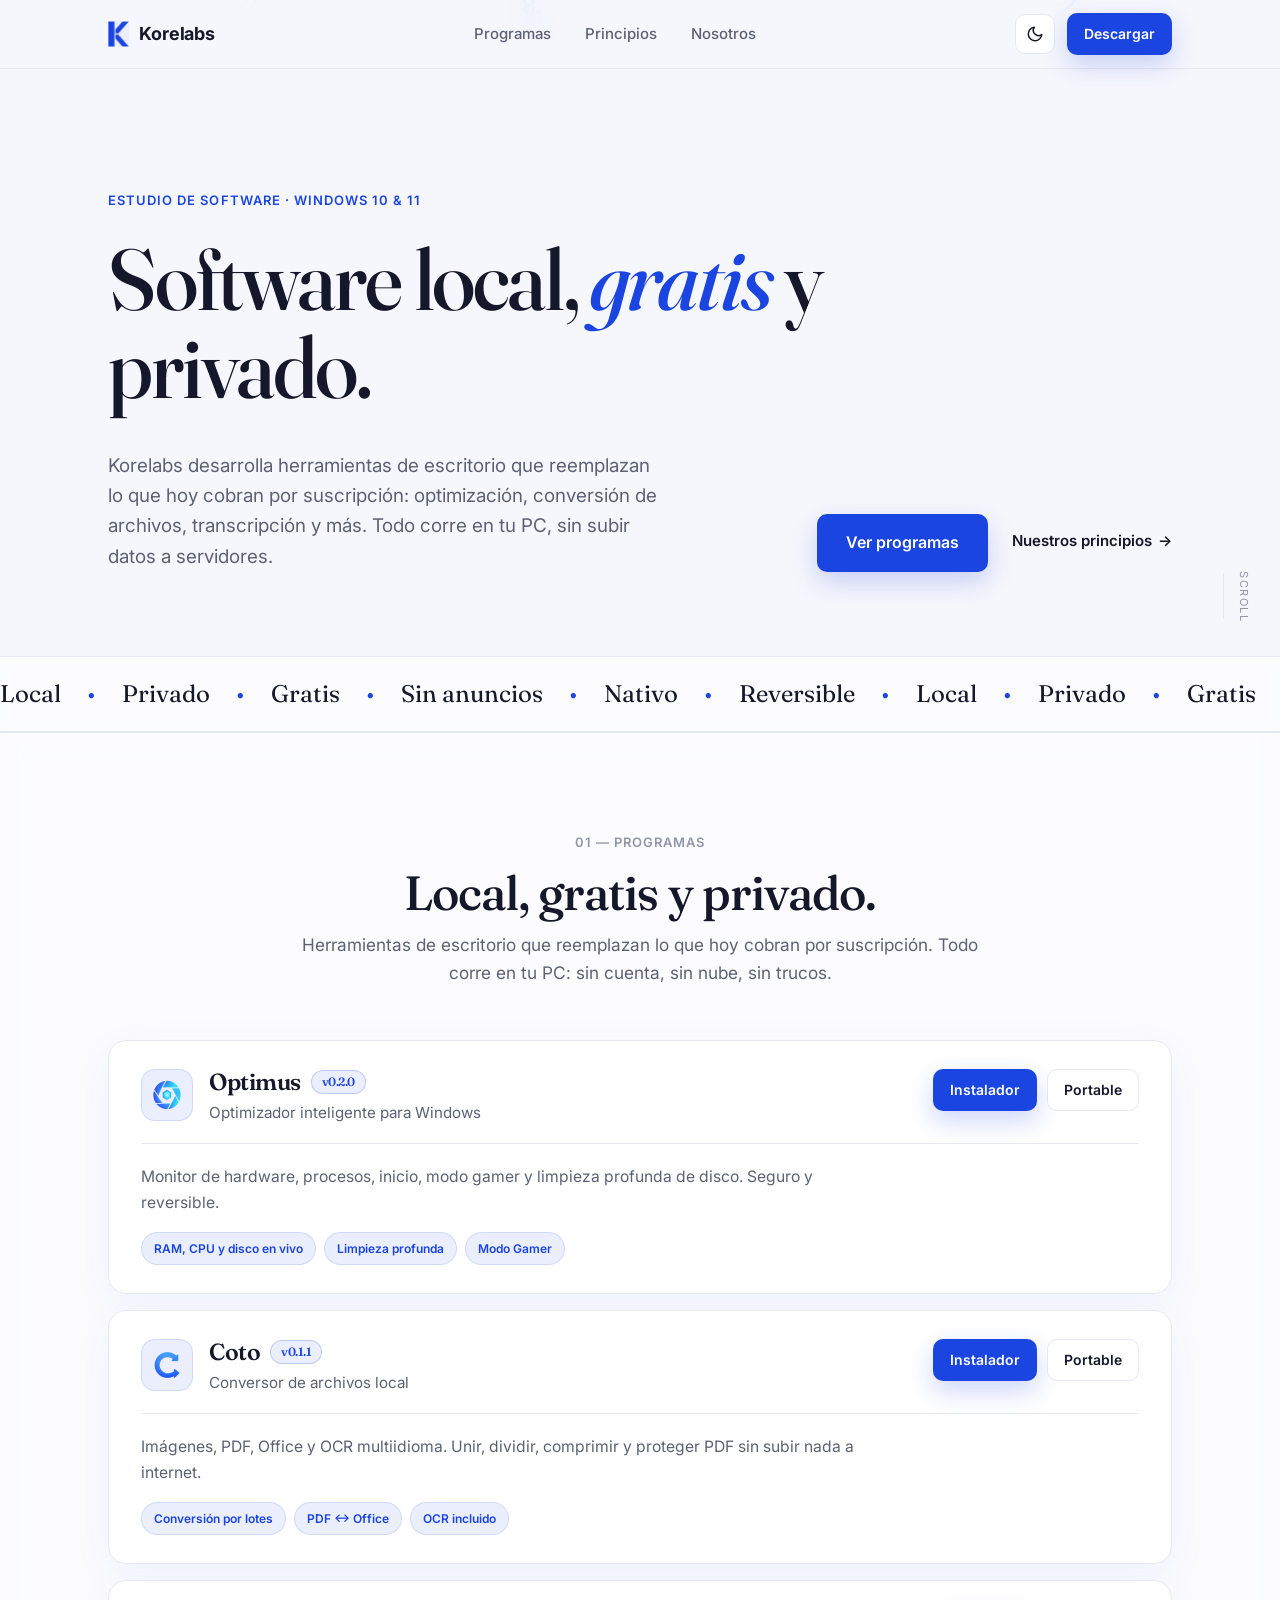
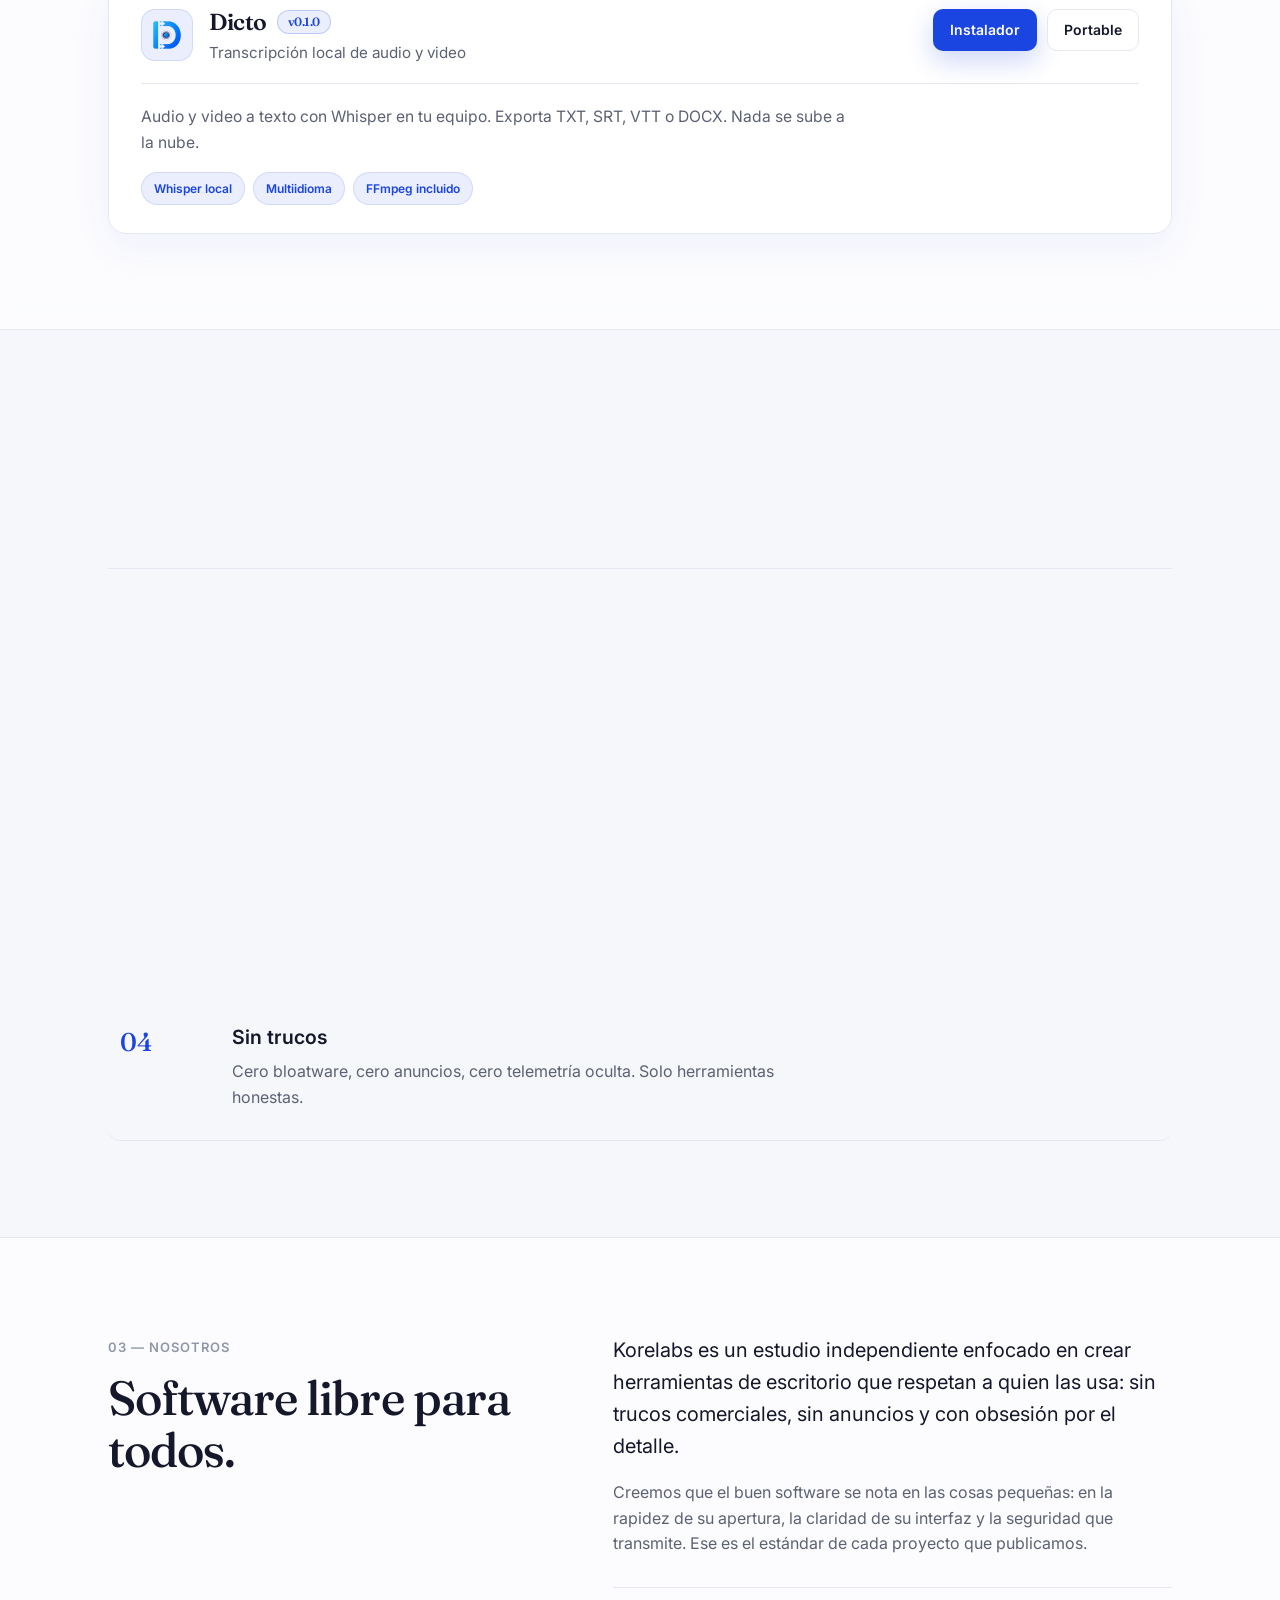
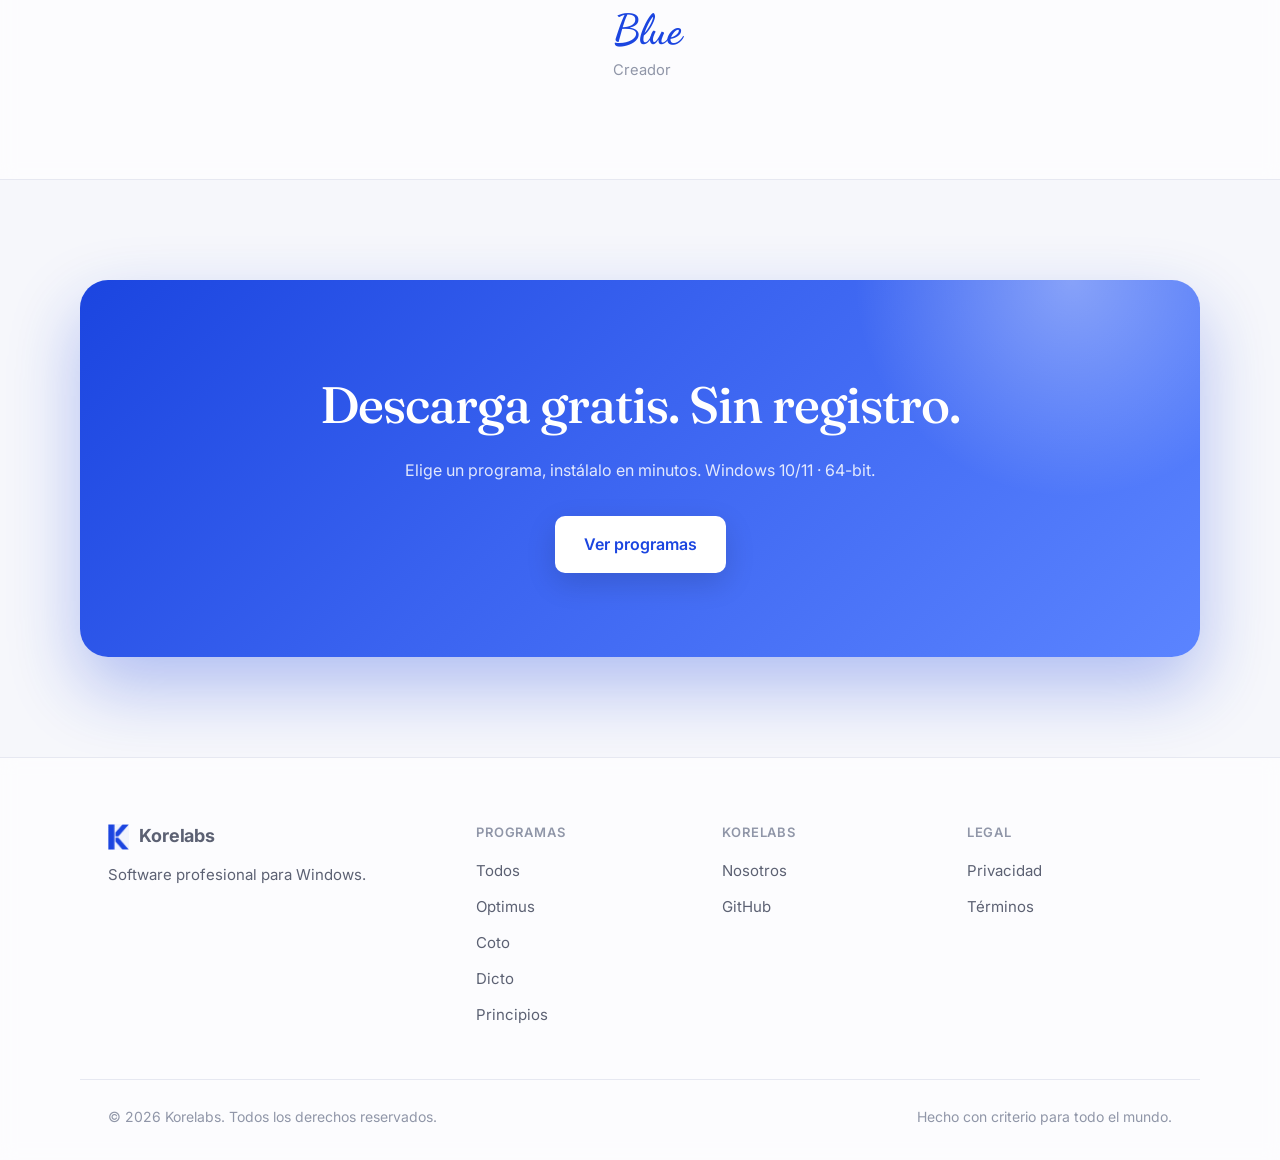
==== commit 55721b95: "Rediseña programas en tarjetas y corrige caché de CSS en Cloudflare. Co-authored-by: Cursor <cursora" ====
--- a/index.html
+++ b/index.html
@@ -39,7 +39,7 @@
   <link rel="preconnect" href="https://fonts.googleapis.com" />
   <link rel="preconnect" href="https://fonts.gstatic.com" crossorigin />
   <link href="https://fonts.googleapis.com/css2?family=Dancing+Script:wght@600;700&family=Fraunces:opsz,wght@9..144,400;9..144,500;9..144,600;9..144,700&family=Inter:wght@400;500;600;700&display=swap" rel="stylesheet" />
-  <link rel="stylesheet" href="/assets/css/styles.css" />
+  <link rel="stylesheet" href="/assets/css/styles.css?v=2" />
 
   <script type="application/ld+json">
   {
@@ -170,79 +170,82 @@
           <p class="section__lead">Herramientas de escritorio que reemplazan lo que hoy cobran por suscripción. Todo corre en tu PC: sin cuenta, sin nube, sin trucos.</p>
         </div>
 
-        <div class="products-list">
-          <article class="product-row" id="optimus" data-reveal>
-            <div class="product-row__brand">
-              <img src="/assets/img/optimus-logo.png" alt="" width="44" height="44" class="product-row__logo" />
-              <div>
-                <div class="product-row__title">
-                  <h3 class="product-row__name">Optimus</h3>
-                  <span class="pill pill--live">v0.2.0</span>
-                </div>
-                <p class="product-row__tag">Optimizador inteligente para Windows</p>
-              </div>
-            </div>
-            <div class="product-row__body">
-              <p class="product-row__desc">Monitor de hardware, procesos, inicio, modo gamer y limpieza profunda de disco. Seguro y reversible.</p>
-              <ul class="product-row__highlights">
+        <div class="products-stack">
+          <article class="product-card" id="optimus" data-reveal>
+            <header class="product-card__head">
+              <div class="product-card__brand">
+                <div class="product-card__icon" aria-hidden="true">
+                  <img src="/assets/img/optimus-logo.png" alt="" width="32" height="32" class="product-card__logo" />
+                </div>
+                <div class="product-card__intro">
+                  <h3 class="product-card__name">Optimus <span class="pill pill--live">v0.2.0</span></h3>
+                  <p class="product-card__tag">Optimizador inteligente para Windows</p>
+                </div>
+              </div>
+              <div class="product-card__downloads">
+                <a class="btn btn--primary btn--sm" href="https://github.com/Korelabs88/optimus-releases/releases/download/v0.2.0/OPTIMUS-0.2.0-Setup.exe" rel="noopener">Instalador</a>
+                <a class="btn btn--secondary btn--sm" href="https://github.com/Korelabs88/optimus-releases/releases/download/v0.2.0/OPTIMUS-0.2.0-Portable.exe" rel="noopener">Portable</a>
+              </div>
+            </header>
+            <div class="product-card__body">
+              <p class="product-card__desc">Monitor de hardware, procesos, inicio, modo gamer y limpieza profunda de disco. Seguro y reversible.</p>
+              <ul class="product-card__features">
                 <li>RAM, CPU y disco en vivo</li>
                 <li>Limpieza profunda</li>
                 <li>Modo Gamer</li>
               </ul>
             </div>
-            <div class="product-row__actions">
-              <a class="btn btn--primary" href="https://github.com/Korelabs88/optimus-releases/releases/download/v0.2.0/OPTIMUS-0.2.0-Setup.exe" rel="noopener">Instalador</a>
-              <a class="link-arrow" href="https://github.com/Korelabs88/optimus-releases/releases/download/v0.2.0/OPTIMUS-0.2.0-Portable.exe" rel="noopener">Portable</a>
-            </div>
           </article>
 
-          <article class="product-row" id="coto" data-reveal>
-            <div class="product-row__brand">
-              <img src="/assets/img/coto-logo.png" alt="" width="44" height="44" class="product-row__logo product-row__logo--round" />
-              <div>
-                <div class="product-row__title">
-                  <h3 class="product-row__name">Coto</h3>
-                  <span class="pill pill--live">v0.1.1</span>
-                </div>
-                <p class="product-row__tag">Conversor de archivos local</p>
-              </div>
-            </div>
-            <div class="product-row__body">
-              <p class="product-row__desc">Imágenes, PDF, Office y OCR multiidioma. Unir, dividir, comprimir y proteger PDF sin subir nada a internet.</p>
-              <ul class="product-row__highlights">
+          <article class="product-card" id="coto" data-reveal>
+            <header class="product-card__head">
+              <div class="product-card__brand">
+                <div class="product-card__icon" aria-hidden="true">
+                  <img src="/assets/img/coto-logo.png" alt="" width="32" height="32" class="product-card__logo" />
+                </div>
+                <div class="product-card__intro">
+                  <h3 class="product-card__name">Coto <span class="pill pill--live">v0.1.1</span></h3>
+                  <p class="product-card__tag">Conversor de archivos local</p>
+                </div>
+              </div>
+              <div class="product-card__downloads">
+                <a class="btn btn--primary btn--sm" href="https://github.com/Korelabs88/coto-releases/releases/download/v0.1.1/COTO-0.1.1-Setup.exe" rel="noopener">Instalador</a>
+                <a class="btn btn--secondary btn--sm" href="https://github.com/Korelabs88/coto-releases/releases/download/v0.1.1/COTO-0.1.1-Portable.zip" rel="noopener">Portable</a>
+              </div>
+            </header>
+            <div class="product-card__body">
+              <p class="product-card__desc">Imágenes, PDF, Office y OCR multiidioma. Unir, dividir, comprimir y proteger PDF sin subir nada a internet.</p>
+              <ul class="product-card__features">
                 <li>Conversión por lotes</li>
                 <li>PDF ↔ Office</li>
                 <li>OCR incluido</li>
               </ul>
             </div>
-            <div class="product-row__actions">
-              <a class="btn btn--primary" href="https://github.com/Korelabs88/coto-releases/releases/download/v0.1.1/COTO-0.1.1-Setup.exe" rel="noopener">Instalador</a>
-              <a class="link-arrow" href="https://github.com/Korelabs88/coto-releases/releases/download/v0.1.1/COTO-0.1.1-Portable.zip" rel="noopener">Portable</a>
-            </div>
           </article>
 
-          <article class="product-row" id="dicto" data-reveal>
-            <div class="product-row__brand">
-              <img src="/assets/img/dicto-logo.png" alt="" width="44" height="44" class="product-row__logo product-row__logo--round" />
-              <div>
-                <div class="product-row__title">
-                  <h3 class="product-row__name">Dicto</h3>
-                  <span class="pill pill--live">v0.1.0</span>
-                </div>
-                <p class="product-row__tag">Transcripción local de audio y video</p>
-              </div>
-            </div>
-            <div class="product-row__body">
-              <p class="product-row__desc">Audio y video a texto con Whisper en tu equipo. Exporta TXT, SRT, VTT o DOCX. Nada se sube a la nube.</p>
-              <ul class="product-row__highlights">
+          <article class="product-card" id="dicto" data-reveal>
+            <header class="product-card__head">
+              <div class="product-card__brand">
+                <div class="product-card__icon" aria-hidden="true">
+                  <img src="/assets/img/dicto-logo.png" alt="" width="32" height="32" class="product-card__logo" />
+                </div>
+                <div class="product-card__intro">
+                  <h3 class="product-card__name">Dicto <span class="pill pill--live">v0.1.0</span></h3>
+                  <p class="product-card__tag">Transcripción local de audio y video</p>
+                </div>
+              </div>
+              <div class="product-card__downloads">
+                <a class="btn btn--primary btn--sm" href="https://github.com/Korelabs88/dicto-releases/releases/download/v0.1.0/DICTO-0.1.0-Setup.exe" rel="noopener">Instalador</a>
+                <a class="btn btn--secondary btn--sm" href="https://github.com/Korelabs88/dicto-releases/releases/download/v0.1.0/DICTO-0.1.0-Portable.zip" rel="noopener">Portable</a>
+              </div>
+            </header>
+            <div class="product-card__body">
+              <p class="product-card__desc">Audio y video a texto con Whisper en tu equipo. Exporta TXT, SRT, VTT o DOCX. Nada se sube a la nube.</p>
+              <ul class="product-card__features">
                 <li>Whisper local</li>
                 <li>Multiidioma</li>
                 <li>FFmpeg incluido</li>
               </ul>
-            </div>
-            <div class="product-row__actions">
-              <a class="btn btn--primary" href="https://github.com/Korelabs88/dicto-releases/releases/download/v0.1.0/DICTO-0.1.0-Setup.exe" rel="noopener">Instalador</a>
-              <a class="link-arrow" href="https://github.com/Korelabs88/dicto-releases/releases/download/v0.1.0/DICTO-0.1.0-Portable.zip" rel="noopener">Portable</a>
             </div>
           </article>
         </div>
--- a/assets/css/styles.css
+++ b/assets/css/styles.css
@@ -121,6 +121,17 @@
 .btn--lg { padding: 15px 28px; font-size: 16px; }
 .btn--primary { background: var(--accent); color: var(--on-accent); box-shadow: 0 10px 26px rgba(27, 69, 224, 0.22); }
 .btn--primary:hover { background: var(--accent-hover); box-shadow: 0 16px 36px rgba(27, 69, 224, 0.3); }
+.btn--secondary {
+  background: var(--surface);
+  color: var(--ink);
+  border: 1px solid var(--line);
+  box-shadow: none;
+}
+.btn--secondary:hover {
+  border-color: var(--accent);
+  color: var(--accent);
+  background: var(--accent-soft);
+}
 
 .btn__k {
   display: block; height: 1.1em; width: auto; aspect-ratio: 698 / 849;
@@ -200,73 +211,137 @@
 .marquee__track .dot { color: var(--accent); }
 @keyframes marquee { from { transform: translateX(0); } to { transform: translateX(-50%); } }
 
-/* ===================== Programas (lista editorial) ===================== */
-.section--products { padding-top: 72px; padding-bottom: 80px; }
+/* ===================== Programas (tarjetas) ===================== */
+.section--products {
+  padding-top: 72px;
+  padding-bottom: 80px;
+  background: var(--glass);
+  backdrop-filter: blur(12px);
+  border-top: 1px solid var(--line);
+  border-bottom: 1px solid var(--line);
+}
 .section__head--center { text-align: center; max-width: 680px; margin-left: auto; margin-right: auto; }
 .section__lead { color: var(--muted); font-size: 1.08rem; margin-top: 12px; line-height: 1.65; }
 
-.products-list {
-  margin-top: 56px;
+.products-stack {
+  display: flex;
+  flex-direction: column;
+  gap: 16px;
+  margin-top: 48px;
+}
+
+.product-card {
+  background: var(--surface);
   border: 1px solid var(--line);
-  border-radius: calc(var(--radius) + 4px);
-  background: var(--surface);
-  overflow: hidden;
-  box-shadow: 0 24px 60px rgba(27, 69, 224, 0.07);
-}
-
-.product-row {
-  display: grid;
-  grid-template-columns: minmax(220px, 0.95fr) minmax(0, 1.6fr) auto;
-  gap: 28px 32px;
+  border-radius: calc(var(--radius) + 2px);
+  padding: 28px 32px;
+  box-shadow: 0 12px 40px rgba(27, 69, 224, 0.06);
+  transition: border-color 0.22s ease, box-shadow 0.22s ease;
+}
+.product-card:hover {
+  border-color: rgba(27, 69, 224, 0.22);
+  box-shadow: 0 16px 48px rgba(27, 69, 224, 0.1);
+}
+:root[data-theme="dark"] .product-card {
+  box-shadow: 0 12px 40px rgba(0, 0, 0, 0.28);
+}
+:root[data-theme="dark"] .product-card:hover {
+  box-shadow: 0 16px 48px rgba(0, 0, 0, 0.36);
+}
+
+.product-card__head {
+  display: flex;
+  align-items: flex-start;
+  justify-content: space-between;
+  gap: 24px;
+  flex-wrap: wrap;
+}
+
+.product-card__brand {
+  display: flex;
+  align-items: flex-start;
+  gap: 16px;
+  min-width: 0;
+  flex: 1;
+}
+
+.product-card__icon {
+  width: 52px;
+  height: 52px;
+  flex-shrink: 0;
+  display: flex;
   align-items: center;
-  padding: 32px 36px;
-  border-bottom: 1px solid var(--line);
-  transition: background 0.22s ease;
-}
-.product-row:last-child { border-bottom: none; }
-.product-row:hover { background: var(--accent-soft); }
-
-.product-row__brand { display: flex; align-items: center; gap: 16px; min-width: 0; }
-.product-row__logo { display: block; width: 44px; height: 44px; flex-shrink: 0; object-fit: contain; }
-.product-row__logo--round { border-radius: 10px; }
-.product-row__title { display: flex; align-items: center; gap: 10px; flex-wrap: wrap; }
-.product-row__name {
+  justify-content: center;
+  border-radius: 14px;
+  background: var(--accent-soft);
+  border: 1px solid rgba(27, 69, 224, 0.12);
+}
+
+.product-card__logo {
+  display: block;
+  width: 32px;
+  height: 32px;
+  object-fit: contain;
+}
+
+.product-card__name {
   font-family: 'Fraunces', Georgia, serif;
-  font-size: 1.35rem;
+  font-size: 1.45rem;
   font-weight: 600;
   letter-spacing: -0.02em;
-  line-height: 1.1;
-}
-.product-row__tag { color: var(--muted); font-size: 0.92rem; margin-top: 4px; line-height: 1.4; }
-
-.product-row__body { min-width: 0; }
-.product-row__desc { color: var(--muted); font-size: 0.98rem; line-height: 1.6; max-width: 52ch; }
-.product-row__highlights {
+  line-height: 1.15;
+  display: flex;
+  align-items: center;
+  gap: 10px;
+  flex-wrap: wrap;
+}
+
+.product-card__tag {
+  color: var(--muted);
+  font-size: 0.95rem;
+  margin-top: 6px;
+  line-height: 1.4;
+}
+
+.product-card__downloads {
+  display: flex;
+  align-items: center;
+  gap: 10px;
+  flex-shrink: 0;
+}
+
+.product-card__body {
+  margin-top: 20px;
+  padding-top: 20px;
+  border-top: 1px solid var(--line);
+}
+
+.product-card__desc {
+  color: var(--muted);
+  font-size: 0.98rem;
+  line-height: 1.65;
+  max-width: 72ch;
+}
+
+.product-card__features {
   list-style: none;
   display: flex;
   flex-wrap: wrap;
   gap: 8px;
-  margin-top: 14px;
-}
-.product-row__highlights li {
+  margin-top: 16px;
+}
+
+.product-card__features li {
   font-size: 12px;
   font-weight: 600;
-  padding: 5px 10px;
+  padding: 6px 12px;
   border-radius: 999px;
   background: var(--accent-soft);
   color: var(--accent);
   border: 1px solid rgba(27, 69, 224, 0.12);
 }
 
-.product-row__actions {
-  display: flex;
-  flex-direction: column;
-  align-items: flex-end;
-  gap: 10px;
-  flex-shrink: 0;
-}
-
-.pill { font-size: 12px; font-weight: 600; padding: 5px 10px; border-radius: 999px; background: var(--surface); color: var(--muted); border: 1px solid var(--line); white-space: nowrap; }
+.pill { font-size: 12px; font-weight: 600; padding: 4px 10px; border-radius: 999px; background: var(--surface); color: var(--muted); border: 1px solid var(--line); white-space: nowrap; }
 .pill--live { background: var(--accent-soft); color: var(--accent); border-color: rgba(27, 69, 224, 0.22); }
 
 .cta__buttons { display: flex; gap: 14px; justify-content: center; flex-wrap: wrap; }
@@ -387,19 +462,13 @@
 .footer__bottom { display: flex; justify-content: space-between; gap: 16px; flex-wrap: wrap; margin-top: 52px; padding-top: 26px; border-top: 1px solid var(--line); color: var(--muted-2); font-size: 14px; }
 
 /* ===================== Responsive ===================== */
-@media (max-width: 1024px) {
-  .product-row {
-    grid-template-columns: 1fr auto;
-    gap: 20px 24px;
-    padding: 28px 28px;
-  }
-  .product-row__body { grid-column: 1 / -1; }
-  .product-row__desc { max-width: none; }
-}
 @media (max-width: 900px) {
   .showcase__grid { grid-template-columns: 1fr; gap: 36px; }
   .about { grid-template-columns: 1fr; gap: 24px; }
   .footer__grid { grid-template-columns: 1fr 1fr; gap: 32px; }
+  .product-card__head { flex-direction: column; align-items: stretch; }
+  .product-card__downloads { width: 100%; }
+  .product-card__downloads .btn { flex: 1; }
 }
 @media (max-width: 760px) {
   .nav__links { display: none; }
@@ -408,20 +477,11 @@
   .scroll-cue { display: none; }
   .section, .showcase, .cta { padding: 64px 0; }
   .section--products { padding-bottom: 64px; }
-  .products-list { margin-top: 40px; border-radius: var(--radius); }
-  .product-row {
-    grid-template-columns: 1fr;
-    gap: 18px;
-    padding: 24px 20px;
-  }
-  .product-row__actions {
-    flex-direction: row;
-    align-items: center;
-    justify-content: flex-start;
-    flex-wrap: wrap;
-    padding-top: 4px;
-    border-top: 1px solid var(--line);
-  }
+  .products-stack { margin-top: 36px; gap: 14px; }
+  .product-card { padding: 22px 20px; }
+  .product-card__body { margin-top: 16px; padding-top: 16px; }
+  .product-card__downloads { flex-direction: column; }
+  .product-card__downloads .btn { width: 100%; }
   .soon-grid { grid-template-columns: 1fr; }
   .principle { grid-template-columns: 54px 1fr; gap: 14px; padding: 24px 4px; }
   .principle:hover { padding-left: 4px; }
